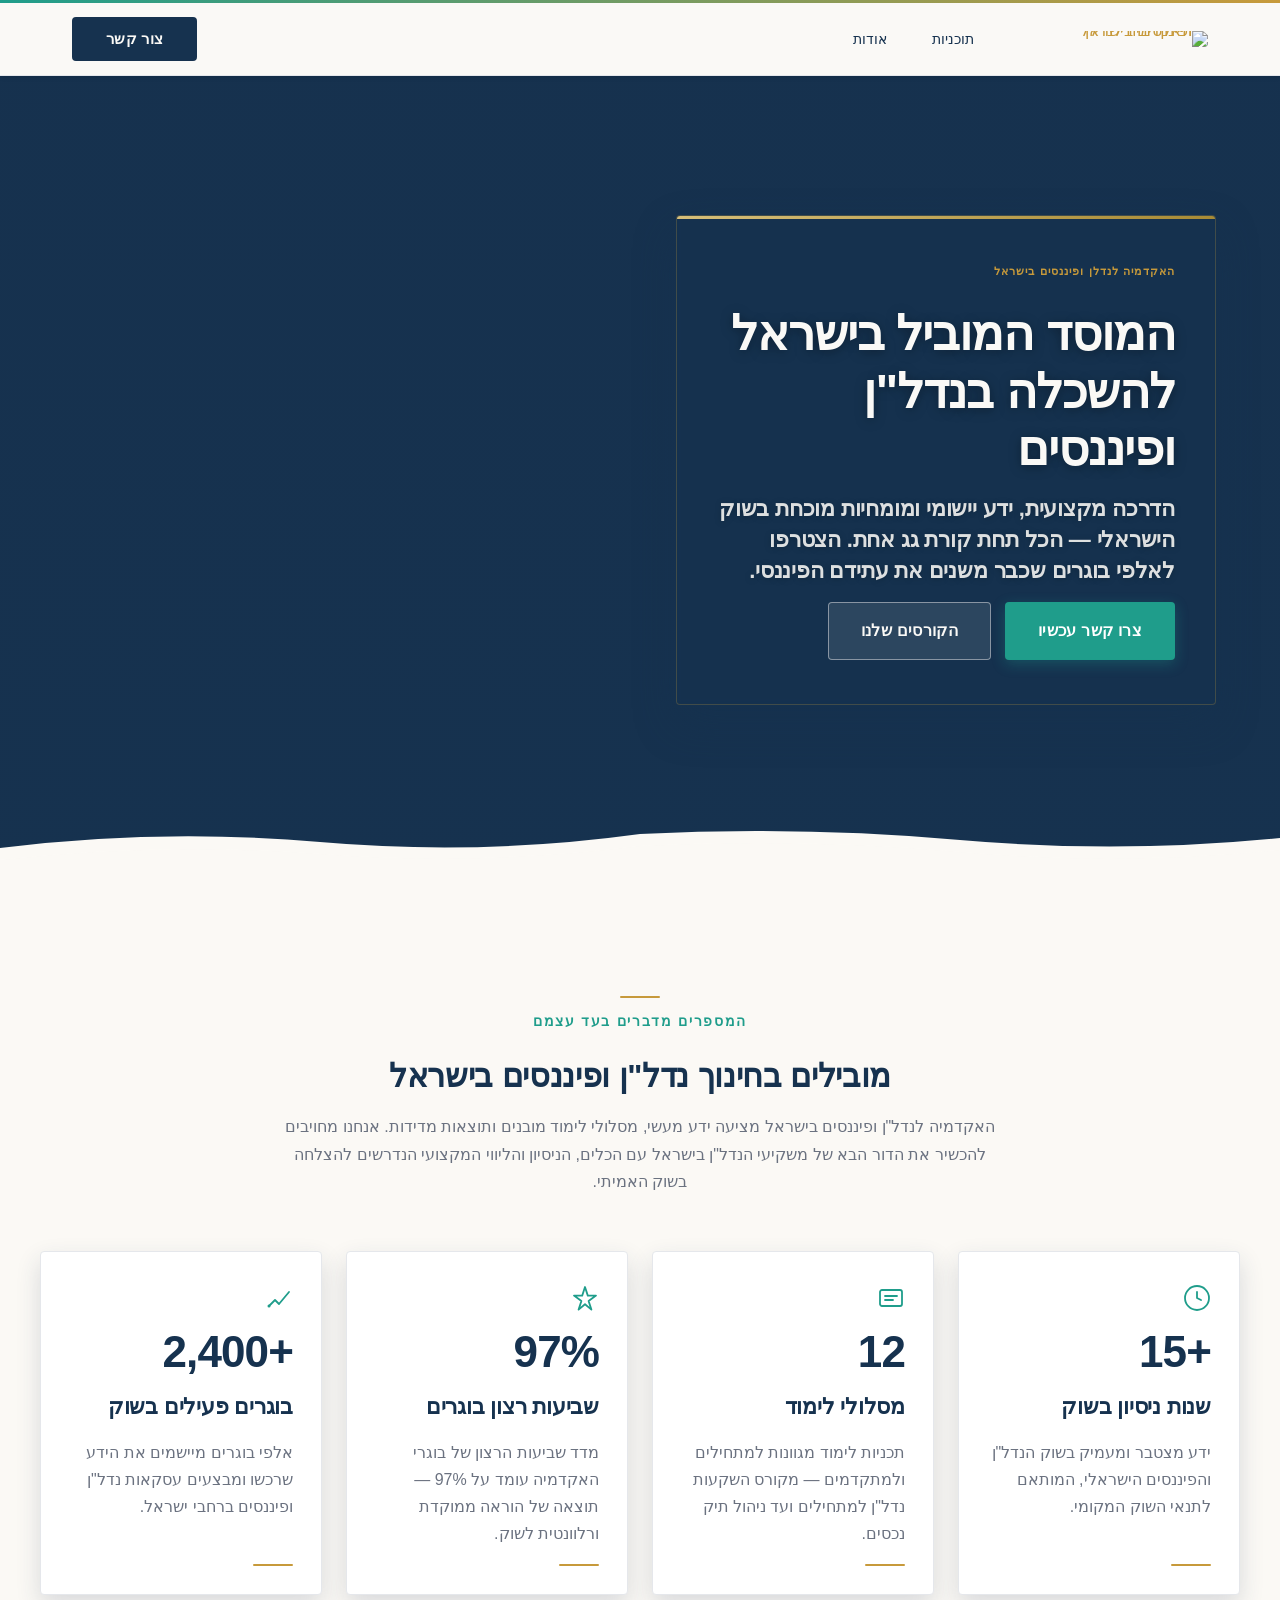
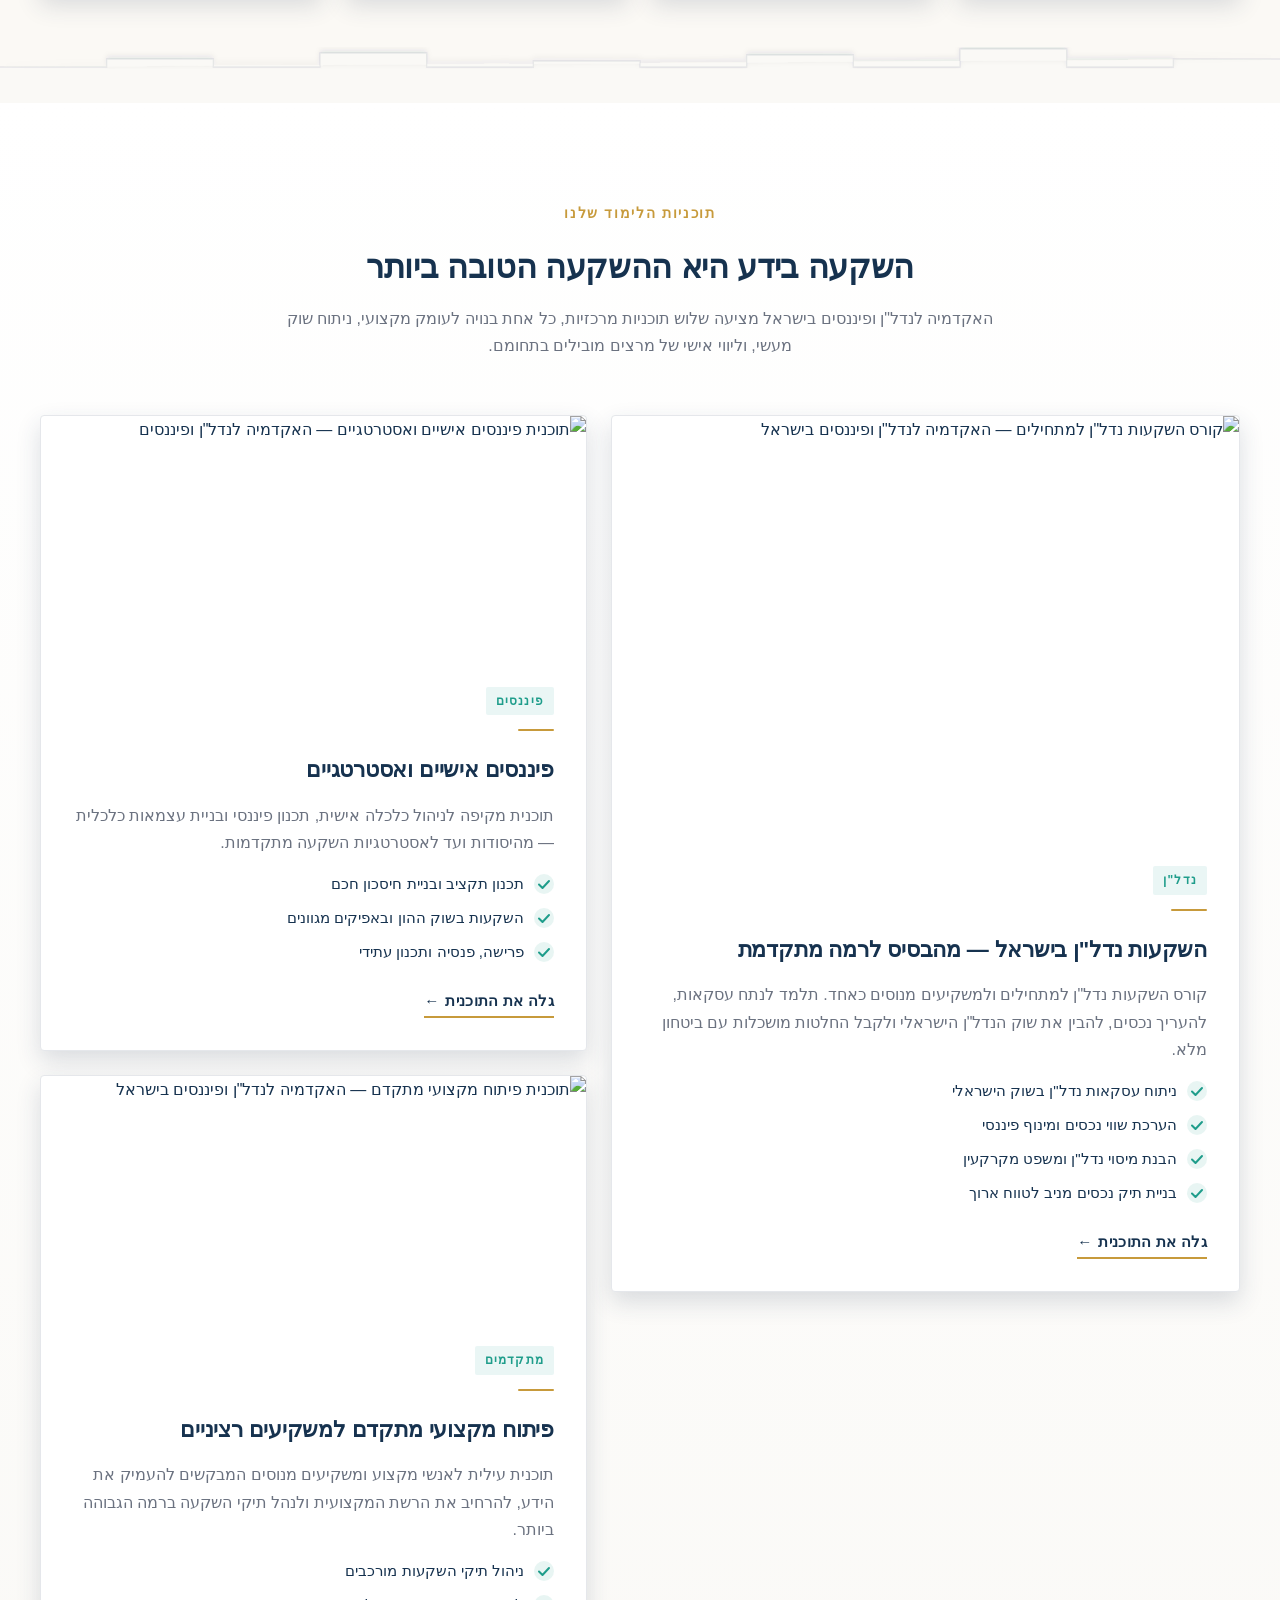
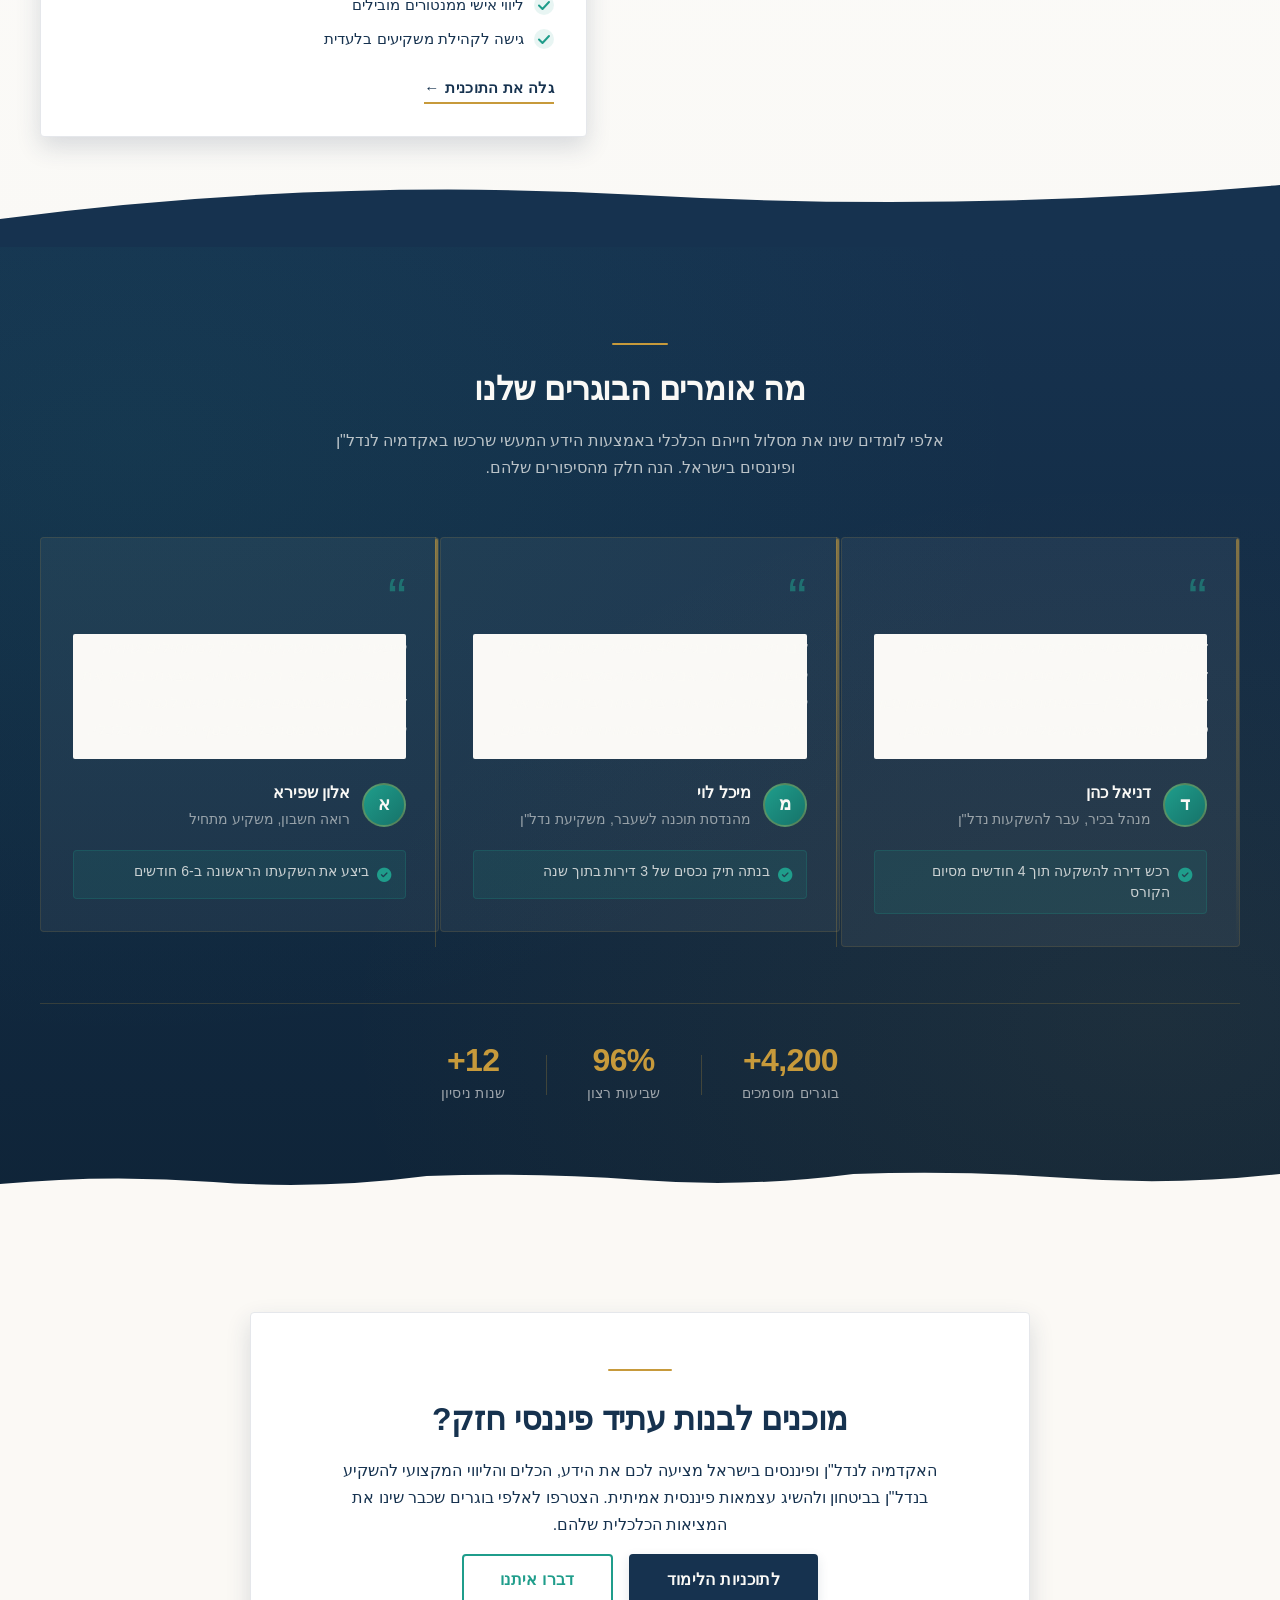
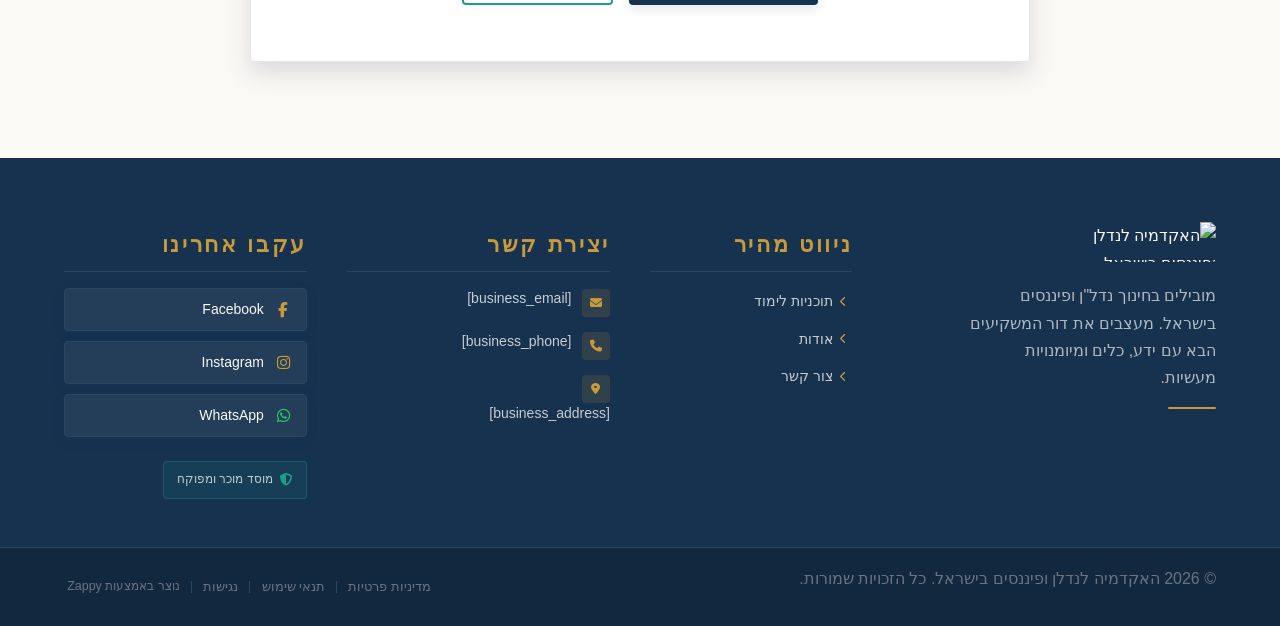
==== public/index.html @ 20defa51 "Background sync: Progressive GitHub Sync" ====
<!DOCTYPE html>
<html lang="he" dir="rtl">
<head>
    <meta charset="UTF-8">
    <meta name="viewport" content="width=device-width, initial-scale=1.0">
    <meta name="robots" content="index, follow">
    <title>קורס השקעות נדל&quot;ן למתחילים — האקדמיה לנדלן ופיננסים בישראל</title>
    <meta name="description" content="רוצה להתחיל להשקיע בנדל&quot;ן ולבנות עתיד פיננסי יציב? האקדמיה לנדל&quot;ן ופיננסים בישראל מציעה ידע מקצועי, כלים מעשיים והכשרה מובילה. הצטרף עכשיו!">
    <meta name="keywords" content="קורס השקעות נדל"ן למתחילים, אקדמיה לנדל"ן ופיננסים בישראל, השקעות נדל"ן, כיצד להשקיע בנדל"ן בישראל, חינוך פיננסי">
    
    <!-- Favicons -->
    <link rel="icon" type="image/x-icon" href="/assets/favicon.ico">
    <link rel="icon" type="image/png" sizes="16x16" href="/assets/favicon-16x16.png">
    <link rel="icon" type="image/png" sizes="32x32" href="/assets/favicon-32x32.png">
    <link rel="icon" type="image/png" sizes="48x48" href="/assets/favicon-48x48.png">
    <link rel="icon" type="image/png" sizes="192x192" href="/assets/favicon-192x192.png">
    <link rel="icon" type="image/png" sizes="512x512" href="/assets/favicon-512x512.png">
    <link rel="apple-touch-icon" href="/assets/apple-touch-icon.png">
    <!-- Zappy Analytics -->
<script>
(function() {
  'use strict';
  
  // Configuration
  var config = {
    websiteId: 'd5d5332a-2173-46cf-801d-e717e546692f',
    apiUrl: 'https://api.zappy5.com/api/analytics/track',
    sessionDuration: 30 * 60 * 1000, // 30 minutes
    visitorDuration: 30 * 24 * 60 * 60 * 1000, // 30 days
    trackPageViews: true,
    trackClicks: true,
    trackFormSubmissions: true
  };
  
  // Generate or retrieve persistent visitor ID (30 days)
  function getVisitorId() {
    var visitorKey = 'zappy_visitor_' + config.websiteId;
    var visitor = null;
    
    try {
      visitor = localStorage.getItem(visitorKey);
      if (visitor) {
        var visitorData = JSON.parse(visitor);
        var now = Date.now();
        
        // Check if visitor ID is still valid (30 days)
        if (now - visitorData.created < config.visitorDuration) {
          // Update last seen timestamp
          visitorData.lastSeen = now;
          localStorage.setItem(visitorKey, JSON.stringify(visitorData));
          return visitorData.id;
        }
      }
    } catch (e) {
      console.warn('Zappy Analytics: LocalStorage not available');
    }
    
    // Generate new visitor ID
    var newVisitorId = 'zv_' + Date.now() + '_' + Math.random().toString(36).substr(2, 9);
    
    try {
      localStorage.setItem(visitorKey, JSON.stringify({
        id: newVisitorId,
        created: Date.now(),
        lastSeen: Date.now()
      }));
    } catch (e) {
      // Continue without local storage
    }
    
    return newVisitorId;
  }
  
  // Generate or retrieve session ID (30 minutes)
  function getSessionId() {
    var sessionKey = 'zappy_session_' + config.websiteId;
    var session = null;
    
    try {
      session = sessionStorage.getItem(sessionKey);
      if (session) {
        var sessionData = JSON.parse(session);
        var now = Date.now();
        
        // Check if session is still valid
        if (now - sessionData.timestamp < config.sessionDuration) {
          // Update timestamp
          sessionData.timestamp = now;
          sessionStorage.setItem(sessionKey, JSON.stringify(sessionData));
          return sessionData.id;
        }
      }
    } catch (e) {
      console.warn('Zappy Analytics: SessionStorage not available');
    }
    
    // Generate new session ID
    var newSessionId = 'zs_' + Date.now() + '_' + Math.random().toString(36).substr(2, 9);
    
    try {
      sessionStorage.setItem(sessionKey, JSON.stringify({
        id: newSessionId,
        timestamp: Date.now()
      }));
    } catch (e) {
      // Continue without session storage
    }
    
    return newSessionId;
  }
  
  var visitorId = getVisitorId();
  var sessionId = getSessionId();
  
  // Track an event
  function trackEvent(eventType, data) {
    data = data || {};
    
    var eventData = {
      website_id: config.websiteId,
      event_type: eventType,
      page_path: window.location.pathname,
      referrer: document.referrer || 'direct',
      visitor_id: visitorId,
      session_id: sessionId,
      metadata: data
    };
    
    // Use sendBeacon if available (better for page unload events)
    if (navigator.sendBeacon) {
      var blob = new Blob([JSON.stringify(eventData)], { type: 'application/json' });
      navigator.sendBeacon(config.apiUrl, blob);
    } else {
      // Fallback to fetch
      fetch(config.apiUrl, {
        method: 'POST',
        headers: {
          'Content-Type': 'application/json'
        },
        body: JSON.stringify(eventData),
        keepalive: true
      }).catch(function(error) {
        console.warn('Zappy Analytics: Failed to track event', error);
      });
    }
  }
  
  // Track page view
  if (config.trackPageViews) {
    trackEvent('pageview', {
      title: document.title,
      url: window.location.href
    });
  }
  
  // Track clicks on important elements
  if (config.trackClicks) {
    document.addEventListener('click', function(e) {
      var target = e.target;
      
      // Track button clicks (counted as actions)
      if (target.tagName === 'BUTTON' || target.closest('button')) {
        var button = target.tagName === 'BUTTON' ? target : target.closest('button');
        trackEvent('click', {
          element: 'button',
          text: button.textContent.trim().substring(0, 100),
          id: button.id || null,
          class: button.className || null
        });
      }
      
      // Track link clicks (navigation - not counted as actions)
      else if (target.tagName === 'A' || target.closest('a')) {
        var link = target.tagName === 'A' ? target : target.closest('a');
        trackEvent('navigation', {
          element: 'link',
          text: link.textContent.trim().substring(0, 100),
          href: link.href,
          external: link.hostname !== window.location.hostname
        });
      }
    }, true);
  }
  
  // Track form submissions
  if (config.trackFormSubmissions) {
    document.addEventListener('submit', function(e) {
      var form = e.target;
      
      trackEvent('form_submit', {
        form_id: form.id || null,
        form_name: form.name || null,
        form_action: form.action || null,
        form_method: form.method || 'GET'
      });
    }, true);
  }
  
  // Track time on page (send on page unload)
  var pageLoadTime = Date.now();
  
  window.addEventListener('beforeunload', function() {
    var timeOnPage = Math.floor((Date.now() - pageLoadTime) / 1000); // in seconds
    
    trackEvent('page_unload', {
      time_on_page: timeOnPage,
      page_path: window.location.pathname
    });
  });
  
  // Expose tracking function globally for custom events
  window.zappyAnalytics = {
    track: trackEvent,
    getVisitorId: function() { return visitorId; },
    getSessionId: function() { return sessionId; }
  };
  
})();
</script>
<!-- End Zappy Analytics -->
    <meta property="og:title" content="קורס השקעות נדל&quot;ן למתחילים — האקדמיה לנדלן ופיננסים בישראל">
  <meta property="og:description" content="רוצה להתחיל להשקיע בנדל&quot;ן ולבנות עתיד פיננסי יציב? האקדמיה לנדל&quot;ן ופיננסים בישראל מציעה ידע מקצועי, כלים מעשיים והכשרה מובילה. הצטרף עכשיו!">
  <meta property="og:type" content="website">
  <meta property="og:locale" content="he_IL">
  
  <meta name="twitter:card" content="summary_large_image">
  <meta name="twitter:title" content="קורס השקעות נדל&quot;ן למתחילים — האקדמיה לנדלן ופיננסים בישראל">
  <meta name="twitter:description" content="רוצה להתחיל להשקיע בנדל&quot;ן ולבנות עתיד פיננסי יציב? האקדמיה לנדל&quot;ן ופיננסים בישראל מציעה ידע מקצועי, כלים מעשיים והכשרה מובילה. הצטרף עכשיו!">
  
  <link rel="stylesheet" href="https://cdnjs.cloudflare.com/ajax/libs/font-awesome/6.4.0/css/all.min.css">

    <!-- Favicons -->
    <link rel="icon" type="image/x-icon" href="/assets/favicon.ico">
    <link rel="icon" type="image/png" sizes="16x16" href="/assets/favicon-16x16.png">
    <link rel="icon" type="image/png" sizes="32x32" href="/assets/favicon-32x32.png">
    <link rel="icon" type="image/png" sizes="48x48" href="/assets/favicon-48x48.png">
    <link rel="icon" type="image/png" sizes="192x192" href="/assets/favicon-192x192.png">
    <link rel="icon" type="image/png" sizes="512x512" href="/assets/favicon-512x512.png">
    <link rel="apple-touch-icon" href="/assets/apple-touch-icon.png">
    <!-- Cookie Consent -->
    <link rel="stylesheet" href="https://cdn.jsdelivr.net/npm/vanilla-cookieconsent@3/dist/cookieconsent.css">
    <script src="https://cdn.jsdelivr.net/npm/vanilla-cookieconsent@3/dist/cookieconsent.umd.js"></script>
    <!-- Mickidum Accessibility Toolbar -->
    <script src="https://cdn.jsdelivr.net/gh/mickidum/acc_toolbar/acctoolbar/acctoolbar.min.js"></script>
    <link rel="stylesheet" href="/styles.css">

    <style id="zappy-dropdown-submenu-styles">
      /* ========== DESKTOP DROPDOWN SUBMENU STYLES ========== */
      /* Base styles for dropdown submenus - parent must be positioned */
      .nav-menu li:has(.sub-menu), nav li:has(.sub-menu), .navbar li:has(.sub-menu), #navMenu li:has(.sub-menu) { position: relative; }
      /* Submenu base - hidden by default */
      .nav-menu .sub-menu, nav .sub-menu, .navbar .sub-menu, #navMenu .sub-menu { display: block !important; position: absolute !important; top: 100%; left: 0; min-width: 220px; background: white; border-radius: 8px; box-shadow: 0 8px 25px rgba(0,0,0,0.15); padding: 8px 0; opacity: 0; visibility: hidden; transform: translateY(10px); transition: all 0.3s ease; z-index: 1000; list-style: none; pointer-events: none; }
      /* CRITICAL: Desktop hover styles to show dropdown */
      .nav-menu li:hover > .sub-menu, nav li:hover > .sub-menu, .navbar li:hover > .sub-menu, #navMenu li:hover > .sub-menu { opacity: 1 !important; visibility: visible !important; transform: translateY(0) !important; pointer-events: auto !important; }
      /* Submenu item styling */
      .sub-menu li { list-style: none; margin: 0; padding: 0; }
      .sub-menu a { display: block !important; padding: 10px 16px !important; color: var(--text-dark, #333) !important; font-weight: 500; text-decoration: none; white-space: nowrap; transition: background-color 0.2s; }
      .sub-menu a:hover { background-color: #f5f5f5; }
      /* RTL (Hebrew/Arabic) dropdown positioning */
      [dir="rtl"] .nav-menu .sub-menu, [dir="rtl"] nav .sub-menu, [dir="rtl"] .navbar .sub-menu, html[lang="he"] .nav-menu .sub-menu, html[lang="he"] nav .sub-menu, html[lang="he"] .navbar .sub-menu, html[lang="ar"] .nav-menu .sub-menu, html[lang="ar"] nav .sub-menu, html[lang="ar"] .navbar .sub-menu { left: auto !important; right: 0 !important; }
      /* Hide empty dropdown menus */
      .sub-menu:empty, .sub-menu:not(:has(li:not(.zappy-hidden-menu-item))), .sub-menu:not(:has(li)) { display: none !important; opacity: 0 !important; visibility: hidden !important; pointer-events: none !important; }
      /* Desktop: show submenu on Menu Group hover */
      li:has(.menu-group-title):hover > .sub-menu { opacity: 1 !important; visibility: visible !important; transform: translateY(0) !important; pointer-events: auto !important; }
      /* Menu Group title styling */
      .nav-menu > li > .menu-group-title, #navMenu > li > .menu-group-title { display: inline-block; padding: 0.5rem 1rem; cursor: default; user-select: none; }
      
      /* ========== MOBILE SUBMENU STYLES ========== */
      @media (max-width: 768px) {
        .nav-menu .sub-menu, nav .sub-menu, .navbar .sub-menu, #navMenu .sub-menu { position: static !important; transform: none !important; box-shadow: none !important; background: transparent !important; max-height: 0; overflow: hidden; opacity: 0; visibility: hidden; transition: max-height 0.3s ease, opacity 0.3s ease; padding: 0 !important; border-radius: 0 !important; }
        .sub-menu.mobile-expanded { max-height: 500px !important; opacity: 1 !important; visibility: visible !important; padding: 8px 0 8px 16px !important; }
        [dir="rtl"] .sub-menu.mobile-expanded, html[lang="he"] .sub-menu.mobile-expanded { padding: 8px 16px 8px 0 !important; }
        /* Disable hover behavior on mobile */
        .nav-menu li:hover > .sub-menu, nav li:hover > .sub-menu, .navbar li:hover > .sub-menu, #navMenu li:hover > .sub-menu { opacity: 0; visibility: hidden; pointer-events: none; }
        .nav-menu li > .sub-menu.mobile-expanded, nav li > .sub-menu.mobile-expanded, .navbar li > .sub-menu.mobile-expanded, #navMenu li > .sub-menu.mobile-expanded { opacity: 1 !important; visibility: visible !important; pointer-events: auto !important; }
        .nav-menu li:has(.sub-menu), nav li:has(.sub-menu), .navbar li:has(.sub-menu), #navMenu li:has(.sub-menu) { display: flex !important; flex-wrap: wrap !important; align-items: center !important; position: relative !important; min-height: 44px !important; }
        .nav-menu li:has(.sub-menu) > a, nav li:has(.sub-menu) > a, .navbar li:has(.sub-menu) > a, #navMenu li:has(.sub-menu) > a { flex: 1 !important; min-width: 0 !important; }
        .nav-menu li:has(.sub-menu) > .menu-group-title, nav li:has(.sub-menu) > .menu-group-title, .navbar li:has(.sub-menu) > .menu-group-title, #navMenu li:has(.sub-menu) > .menu-group-title { flex: 1 !important; min-width: 0 !important; padding: 0 !important; line-height: inherit !important; }
        .nav-menu li:has(.sub-menu) > .sub-menu, nav li:has(.sub-menu) > .sub-menu, .navbar li:has(.sub-menu) > .sub-menu, #navMenu li:has(.sub-menu) > .sub-menu { flex-basis: 100% !important; width: 100% !important; }
        .nav-menu li:has(.sub-menu) > a [class*="chevron"], .nav-menu li:has(.sub-menu) > a [class*="arrow"], .nav-menu li:has(.sub-menu) > a .fa-chevron-down, .nav-menu li:has(.sub-menu) > a .fa-angle-down, nav li:has(.sub-menu) > a [class*="chevron"], nav li:has(.sub-menu) > a [class*="arrow"], #navMenu li:has(.sub-menu) > a [class*="chevron"], #navMenu li:has(.sub-menu) > a [class*="arrow"] { display: none !important; visibility: hidden !important; }
        .mobile-submenu-toggle { display: flex !important; align-items: center !important; justify-content: center !important; width: 44px !important; height: auto !important; background: transparent !important; border: none !important; cursor: pointer !important; color: var(--text-dark) !important; position: static !important; flex-shrink: 0 !important; align-self: stretch !important; z-index: 2 !important; padding: 0 !important; margin: 0 !important; }
        .mobile-submenu-toggle::after { content: '' !important; width: 0 !important; height: 0 !important; border-left: 6px solid transparent !important; border-right: 6px solid transparent !important; border-top: 7px solid currentColor !important; transition: transform 0.3s ease !important; }
        .mobile-submenu-toggle.expanded::after { transform: rotate(180deg) !important; }
        .sub-menu a { padding: 10px 0 !important; display: block !important; color: var(--text-dark) !important; }
        .navbar .sub-menu li a, nav.navbar .sub-menu li a, .zappy-products-dropdown .sub-menu a { color: var(--text-dark) !important; }
      }
      @media (min-width: 769px) { .mobile-submenu-toggle { display: none !important; } }
    </style>

    <style id="mobile-lang-menu-deployed-css">
    @media (max-width: 768px) {
      .lang-switcher,
      .nav-cta-container .lang-switcher,
      .nav-container .lang-switcher,
      .navbar .lang-switcher,
      .navbar .nav-cta-container .lang-switcher,
      .nav-icons-left .lang-switcher,
      .nav-ecommerce-icons .lang-switcher { display: none !important; }
      .mobile-lang-menu { width: 100%; border-top: 1px solid rgba(128,128,128,0.2); padding: 8px 0 0 0; margin-top: 8px; }
      .mobile-lang-toggle { display: flex !important; align-items: center; justify-content: space-between; width: 100%; padding: 12px 16px; background: none; border: none; cursor: pointer; font-size: 15px; color: inherit; font-family: inherit; }
      .mobile-lang-toggle::after { content: ''; display: inline-block; width: 8px; height: 8px; border-right: 2px solid currentColor; border-bottom: 2px solid currentColor; transform: rotate(45deg); transition: transform 0.3s ease; margin-left: 8px; }
      .mobile-lang-toggle.expanded::after { transform: rotate(-135deg); }
      .mobile-lang-options { max-height: 0; overflow: hidden; transition: max-height 0.3s ease; }
      .mobile-lang-options.expanded { max-height: 300px; }
      .mobile-lang-option { display: flex !important; align-items: center; gap: 10px; padding: 10px 24px; text-decoration: none; color: inherit; font-size: 14px; font-family: inherit; }
      .mobile-lang-option:hover { background: rgba(128,128,128,0.1); }
      .mobile-lang-option.active { font-weight: 600; opacity: 0.7; pointer-events: none; }
      .mobile-lang-option img { width: 20px; height: 20px; border-radius: 50%; }
    }
    @media (min-width: 769px) {
      .mobile-lang-menu { display: none !important; }
    }
    </style>

    <style id="zappy-widget-visibility">
      #mic-access-tool-general-button, .mic-access-tool-general-button,
      #mic-init-access-tool .mic-access-tool-general-button, #mic-init-access-tool #mic-access-tool-general-button,
      ._access-icon, #mic-access-tool-box, .mic-access-tool-box,
      #mic-init-access-tool #mic-access-tool-box, div[id*="mic-access-tool-box"], ._access-menu {
        display: none !important; visibility: hidden !important; opacity: 0 !important; pointer-events: none !important;
      }
    </style>
</head>
<body>

  <nav class="navbar" dir="rtl">
  <button class="mobile-toggle" id="mobileToggle" aria-label="Menu">
    <svg class="hamburger-icon" width="24" height="24" viewbox="0 0 24 24" fill="none">
      <path d="M3 12h18M3 6h18M3 18h18" stroke="currentColor" stroke-width="2" stroke-linecap="round"></path>
    </svg>
    <svg class="close-icon" width="24" height="24" viewbox="0 0 24 24" fill="none" style="display: none;">
      <path d="M18 6L6 18M6 6l12 12" stroke="currentColor" stroke-width="2" stroke-linecap="round"></path>
    </svg>
  </button>

  <button class="phone-header-btn" data-phone="[business_phone]" aria-label="Call">
    <svg width="20" height="20" viewbox="0 0 24 24" fill="currentColor">
      <path d="M22 16.92v3a2 2 0 0 1-2.18 2 19.79 19.79 0 0 1-8.63-3.07 19.5 19.5 0 0 1-6-6 19.79 19.79 0 0 1-3.07-8.67A2 2 0 0 1 4.11 2h3a2 2 0 0 1 2 1.72 12.84 12.84 0 0 0 .7 2.81 2 2 0 0 1-.45 2.11L8.09 9.91a16 16 0 0 0 6 6l1.27-1.27a2 2 0 0 1 2.11-.45 12.84 12.84 0 0 0 2.81.7A2 2 0 0 1 22 16.92z"></path>
    </svg>
  </button>

  <div class="nav-container">
    <div class="nav-right-group"><div class="nav-brand">
      <a href="/" class="logo-link">
        <img src="/assets/business-logo.webp" alt="האקדמיה לנדלן ופיננסים בישראל" class="logo">
      </a>
    </div><ul class="nav-menu" id="navMenu"><li><a href="/programs">תוכניות</a></li><li><a href="/about">אודות</a></li></ul></div>

    

    <div class="nav-cta-container">
      <a href="/contact" class="nav-cta-btn">צור קשר</a>
    </div>
  </div>
</nav>
<script>

// Navbar Mobile Menu Toggle and Contrast Fix
(function() {
  // Use 'load' event instead of 'DOMContentLoaded' to ensure we run AFTER all other scripts
  window.addEventListener('load', function() {
    
    // FIX MOBILE BUTTON CONTRAST
    // Detect navbar background color and apply contrasting color to mobile buttons
    const navbar = document.querySelector('.navbar, nav, header');
    if (!navbar) {
      console.log('[Navbar] Navbar element not found');
      return;
    }
    
    // DECLARE VARIABLES EARLY to avoid Temporal Dead Zone errors
    // These are used in multiple places below
    let mobileToggle = document.getElementById('mobileToggle') ||
                       document.querySelector('.mobile-toggle') ||
                       document.querySelector('.hamburger') ||
                       document.querySelector('.hamburger-menu') ||
                       document.querySelector('.menu-toggle') ||
                       document.querySelector('.burger-menu') ||
                       document.querySelector('[aria-label="Menu"]') ||
                       document.querySelector('[aria-label="תפריט"]');
    
    const phoneBtn = document.querySelector('.phone-header-btn');
    
    const computedStyle = window.getComputedStyle(navbar);
    let bgColor = computedStyle.backgroundColor;
    
    console.log('[Navbar] Initial navbar background:', bgColor);
    
    // Check if background is transparent or rgba with 0 alpha
    const isTransparent = bgColor === 'transparent' || 
                         bgColor === 'rgba(0, 0, 0, 0)' ||
                         (bgColor.startsWith('rgba') && bgColor.includes(', 0)'));
    
    if (isTransparent) {
      // Check for background-image or gradient
      const bgImage = computedStyle.backgroundImage;
      if (bgImage && bgImage !== 'none') {
        console.log('[Navbar] Navbar has background image/gradient, using dark text');
        bgColor = 'rgb(240, 240, 240)'; // Assume light background
      } else {
        // Transparent navbar - check body background
        const bodyBg = window.getComputedStyle(document.body).backgroundColor;
        console.log('[Navbar] Navbar transparent, using body background:', bodyBg);
        bgColor = bodyBg;
      }
    }
    
    // Calculate luminance to determine if background is light or dark
    const rgb = bgColor.match(/\d+/g);
    if (rgb && rgb.length >= 3) {
      const r = parseInt(rgb[0]);
      const g = parseInt(rgb[1]);
      const b = parseInt(rgb[2]);
      const luminance = (0.299 * r + 0.587 * g + 0.114 * b) / 255;
      
      // Mobile button colors are set by Claude's AI-generated CSS (same as .nav-menu a)
      // No dynamic color overrides needed - colors come from the generated navbar CSS
      console.log('[Navbar] Mobile button colors preserved from Claude CSS (luminance:', luminance.toFixed(2) + ')');
      
      // FIX ICON SIZES - Ensure SVGs are properly sized and visible
      // INJECT CRITICAL CSS TO OVERRIDE ANY CONFLICTING RULES
      const criticalCSS = document.createElement('style');
      criticalCSS.id = 'zappy-mobile-nav-fix';
      const htmlLang = document.documentElement.lang || 'en';
      const htmlDir = document.documentElement.dir || 'ltr';
      // Check both dir attribute AND lang for RTL detection
      // dir="rtl" is the most reliable indicator
      const isRTL = htmlDir === 'rtl' || htmlLang === 'he' || htmlLang === 'ar';
      
      criticalCSS.textContent = `
        /* Hide mobile buttons on desktop, show only on mobile */
        @media (min-width: 769px) {
          .mobile-toggle,
          .phone-header-btn {
            display: none !important;
          }
        }
        
        /* Show and position mobile buttons correctly on mobile */
        @media (max-width: 768px) {
          .mobile-toggle,
          .phone-header-btn {
            position: absolute !important;
            top: 50% !important;
            transform: translateY(-50%) !important;
            z-index: 1001 !important;
            display: flex !important;
            align-items: center !important;
            justify-content: center !important;
            width: 36px !important;
            height: 36px !important;
            border-radius: 50% !important;
            border: none !important;
            cursor: pointer !important;
            padding: 6px !important;
            background: none !important;
            color: var(--nav-text, var(--text-dark)) !important;
          }
          
          /* LTR positioning (default): hamburger LEFT, phone RIGHT */
          html:not([dir="rtl"]):not([lang="he"]):not([lang="ar"]) .mobile-toggle,
          html[dir="ltr"] .mobile-toggle {
            left: 12px !important;
            right: auto !important;
          }
          html:not([dir="rtl"]):not([lang="he"]):not([lang="ar"]) .phone-header-btn,
          html[dir="ltr"] .phone-header-btn {
            right: 12px !important;
            left: auto !important;
          }
          
          /* RTL positioning: hamburger RIGHT, phone LEFT */
          html[dir="rtl"] .mobile-toggle,
          html[lang="he"] .mobile-toggle,
          html[lang="ar"] .mobile-toggle {
            right: 12px !important;
            left: auto !important;
          }
          html[dir="rtl"] .phone-header-btn,
          html[lang="he"] .phone-header-btn,
          html[lang="ar"] .phone-header-btn {
            left: 12px !important;
            right: auto !important;
          }
          
          /* CRITICAL: Ensure nav-container has min-height on mobile */
          /* All children are positioned absolutely/fixed on mobile, so height:auto collapses to 0 */
          .nav-container {
            min-height: 70px !important;
            position: relative !important;
          }
          
          /* Ensure SVG icons are properly sized and inherit color */
          .mobile-toggle svg,
          .phone-header-btn svg {
            width: 24px !important;
            height: 24px !important;
            /* Don't force display - let JavaScript control hamburger/close toggle */
          }
          
          /* Reset nav-cta-container on mobile - remove desktop box-shadow/padding */
          /* that creates a visible ghost box when CTA button is hidden */
          .nav-cta-container {
            box-shadow: none !important;
            padding: 0 !important;
          }
          
          /* Hide nav-cta-container entirely on mobile when there's no lang-switcher */
          /* (only the CTA button is inside, and it's hidden on mobile) */
          .nav-cta-container:not(:has(.lang-switcher)) {
            display: none !important;
          }
          
          /* CRITICAL: Prevent hero image fade gradient from bleeding over headline text */
          /* The .image-fade-gradient has bottom: -30px (extends below parent) */
          /* On mobile stacked layout, this overlaps the h1 text below the image */
          .hero-image-column {
            overflow: hidden !important;
          }
          .image-fade-gradient {
            bottom: 0 !important;
          }
          
          /* Hide desktop language switcher on mobile - hamburger menu handles it */
          /* High specificity to override stored CSS */
          .lang-switcher,
          .nav-cta-container .lang-switcher,
          .nav-container .lang-switcher,
          .navbar .lang-switcher,
          .navbar .nav-cta-container .lang-switcher {
            display: none !important;
          }
        }
      `;
      
      // Remove existing fix if present and inject new one
      const existing = document.getElementById('zappy-mobile-nav-fix');
      if (existing) existing.remove();
      document.head.appendChild(criticalCSS);
      
      console.log('[Navbar] Critical CSS injected for mobile nav positioning');
      
      // ONLY apply inline positioning styles on mobile viewport
      // On desktop, the CSS handles hiding these buttons with display: none
      // Inline styles were breaking desktop layout by overriding CSS
      const isMobileViewport = window.innerWidth <= 768;
      
      if (mobileToggle) {
        // Icon sizing applies to all viewports for consistency
        const hamburgerIcon = mobileToggle.querySelector('.hamburger-icon');
        const closeIcon = mobileToggle.querySelector('.close-icon');
        
        if (hamburgerIcon) {
          hamburgerIcon.style.setProperty('width', '24px', 'important');
          hamburgerIcon.style.setProperty('height', '24px', 'important');
          hamburgerIcon.style.setProperty('display', 'block', 'important'); // Show hamburger by default
        }
        if (closeIcon) {
          closeIcon.style.setProperty('width', '24px', 'important');
          closeIcon.style.setProperty('height', '24px', 'important');
          closeIcon.style.setProperty('display', 'none', 'important'); // Hide close icon by default
        }
        
        // ONLY set positioning inline styles on mobile
        if (isMobileViewport) {
          mobileToggle.style.setProperty('position', 'absolute', 'important');
          mobileToggle.style.setProperty('top', '50%', 'important');
          mobileToggle.style.setProperty('transform', 'translateY(-50%)', 'important');
          mobileToggle.style.setProperty('z-index', '1001', 'important');
          
          // Clear any inline left/right so CSS can take over based on html[dir]
          mobileToggle.style.removeProperty('left');
          mobileToggle.style.removeProperty('right');
          
          console.log('[Navbar] Mobile toggle positioning applied (mobile viewport)');
        } else {
          // On desktop, clear any positioning styles to let CSS handle it
          mobileToggle.style.removeProperty('position');
          mobileToggle.style.removeProperty('top');
          mobileToggle.style.removeProperty('transform');
          mobileToggle.style.removeProperty('z-index');
          mobileToggle.style.removeProperty('left');
          mobileToggle.style.removeProperty('right');
          console.log('[Navbar] Desktop viewport - cleared mobile toggle inline positioning');
        }
      }
      
      if (phoneBtn) {
        // Icon sizing applies to all viewports
        const phoneIcon = phoneBtn.querySelector('svg');
        if (phoneIcon) {
          phoneIcon.style.width = '24px';
          phoneIcon.style.height = '24px';
          phoneIcon.setAttribute('width', '24');
          phoneIcon.setAttribute('height', '24');
        }
        
        // ONLY set positioning inline styles on mobile
        if (isMobileViewport) {
          phoneBtn.style.setProperty('position', 'absolute', 'important');
          phoneBtn.style.setProperty('top', '50%', 'important');
          phoneBtn.style.setProperty('transform', 'translateY(-50%)', 'important');
          phoneBtn.style.setProperty('z-index', '1001', 'important');
          
          // Clear any inline left/right so CSS can take over based on html[dir]
          phoneBtn.style.removeProperty('left');
          phoneBtn.style.removeProperty('right');
          
          console.log('[Navbar] Phone button positioning applied (mobile viewport)');
        } else {
          // On desktop, clear any positioning styles to let CSS handle it
          phoneBtn.style.removeProperty('position');
          phoneBtn.style.removeProperty('top');
          phoneBtn.style.removeProperty('transform');
          phoneBtn.style.removeProperty('z-index');
          phoneBtn.style.removeProperty('left');
          phoneBtn.style.removeProperty('right');
          console.log('[Navbar] Desktop viewport - cleared phone button inline positioning');
        }
      }
    } else {
      console.log('[Navbar] Could not parse background color:', bgColor);
    }
    
    // MOBILE MENU TOGGLE
    // Re-query in case DOM changed (mobileToggle already declared at top of function)
    mobileToggle = document.getElementById('mobileToggle') ||
                   document.querySelector('.mobile-toggle') ||
                   document.querySelector('.hamburger') ||
                   document.querySelector('.hamburger-menu') ||
                   document.querySelector('.menu-toggle') ||
                   document.querySelector('.burger-menu') ||
                   document.querySelector('[aria-label="Menu"]') ||
                   document.querySelector('[aria-label="תפריט"]');
    
    // EXPANDED SEARCH: Find nav menu by ID or class
    const navMenu = document.getElementById('navMenu') ||
                  document.querySelector('.nav-menu') ||
                  document.querySelector('.nav-links') ||
                  document.querySelector('nav ul:not(.submenu)');
    
    if (!mobileToggle || !navMenu) {
      console.log('[Navbar] Mobile toggle or menu not found:', { toggle: !!mobileToggle, menu: !!navMenu });
      return;
    }
    
    // Ensure navMenu has ID for CSS targeting
    if (!navMenu.id) {
      navMenu.id = 'navMenu';
    }
    
    console.log('[Navbar] Initializing mobile menu...');
    
    // Remove any existing event listeners by cloning the button
    const newToggle = mobileToggle.cloneNode(true);
    mobileToggle.parentNode.replaceChild(newToggle, mobileToggle);
    
    // Toggle menu on button click - use newToggle now
    newToggle.addEventListener('click', function(e) {
      e.preventDefault();
      e.stopPropagation();
      
      const hamburgerIcon = this.querySelector('.hamburger-icon');
      const closeIcon = this.querySelector('.close-icon');
      const isActive = navMenu.classList.contains('active');
      
      if (isActive) {
        // Close menu
        navMenu.classList.remove('active');
        if (hamburgerIcon) hamburgerIcon.style.setProperty('display', 'block', 'important');
        if (closeIcon) closeIcon.style.setProperty('display', 'none', 'important');
        document.body.style.overflow = '';
        console.log('[Navbar] Menu closed');
      } else {
        // Open menu
        navMenu.classList.add('active');
        if (hamburgerIcon) hamburgerIcon.style.setProperty('display', 'none', 'important');
        if (closeIcon) closeIcon.style.setProperty('display', 'block', 'important');
        document.body.style.overflow = 'hidden';
        console.log('[Navbar] Menu opened');
      }
    });
    
    // Close menu when clicking nav links (but NOT dropdown toggles)
    const navLinks = navMenu.querySelectorAll('a');
    navLinks.forEach(function(link) {
      link.addEventListener('click', function() {
        // Don't close if it's a dropdown child (unless it's a real navigation link)
        if (this.getAttribute('href') === '#') return;
        
        const hamburgerIcon = newToggle.querySelector('.hamburger-icon');
        const closeIcon = newToggle.querySelector('.close-icon');
        
        navMenu.classList.remove('active');
        if (hamburgerIcon) hamburgerIcon.style.setProperty('display', 'block', 'important');
        if (closeIcon) closeIcon.style.setProperty('display', 'none', 'important');
        document.body.style.overflow = '';
        console.log('[Navbar] Menu closed (link clicked)');
      });
    });
    
    // DROPDOWN MENU TOGGLE (for mobile and touch devices)
    var dropdownToggles = navMenu.querySelectorAll('.dropdown-toggle');
    dropdownToggles.forEach(function(toggle) {
      toggle.addEventListener('click', function(e) {
        e.preventDefault();
        e.stopPropagation();
        var parent = this.closest('.nav-dropdown');
        if (!parent) return;
        
        // Close other open dropdowns at the same level
        var siblings = parent.parentNode.querySelectorAll('.nav-dropdown.open');
        siblings.forEach(function(sib) {
          if (sib !== parent) sib.classList.remove('open');
        });
        
        parent.classList.toggle('open');
        console.log('[Navbar] Dropdown toggled:', parent.classList.contains('open') ? 'open' : 'closed');
      });
    });
    
    // Close dropdowns when clicking outside
    document.addEventListener('click', function(e) {
      if (!e.target.closest('.nav-dropdown')) {
        var openDropdowns = document.querySelectorAll('.nav-dropdown.open');
        openDropdowns.forEach(function(dd) { dd.classList.remove('open'); });
      }
    });
    
    console.log('[Navbar] Dropdown handlers initialized for ' + dropdownToggles.length + ' dropdowns');
    
    // Phone button functionality (phoneBtn already declared at top of function)
    if (phoneBtn) {
      phoneBtn.addEventListener('click', function() {
        // Get phone number from placeholder in page or use default
        const phoneLinks = document.querySelectorAll('a[href^="tel:"]');
        const phoneNumber = phoneLinks.length > 0 
          ? phoneLinks[0].getAttribute('href').replace('tel:', '')
          : '[business_phone]';
        
        window.location.href = 'tel:' + phoneNumber;
        console.log('[Navbar] Phone button clicked');
      });
    }
    
    console.log('[Navbar] Mobile menu initialized successfully');
    
    // === WHATSAPP BUTTON VISIBILITY FIX ===
    // Ensure WhatsApp floating button is hidden on desktop and visible on mobile
    // IMPORTANT: Only target the floating button by its class, NOT generic wa.me links
    const handleWhatsAppVisibility = function() {
      const whatsappBtn = document.querySelector('.whatsapp-float');
      if (whatsappBtn) {
        const isDesktop = window.innerWidth >= 769;
        if (isDesktop) {
          whatsappBtn.style.setProperty('display', 'none', 'important');
          whatsappBtn.style.setProperty('visibility', 'hidden', 'important');
          whatsappBtn.style.setProperty('opacity', '0', 'important');
          whatsappBtn.style.setProperty('pointer-events', 'none', 'important');
          console.log('[WhatsApp] Button hidden on desktop');
        } else {
          whatsappBtn.style.removeProperty('display');
          whatsappBtn.style.removeProperty('visibility');
          whatsappBtn.style.removeProperty('opacity');
          whatsappBtn.style.removeProperty('pointer-events');
          console.log('[WhatsApp] Button visible on mobile');
        }
      }
    };
    
    // Run on load
    handleWhatsAppVisibility();
    
    // Run on resize with debouncing
    let resizeTimer;
    window.addEventListener('resize', function() {
      clearTimeout(resizeTimer);
      resizeTimer = setTimeout(handleWhatsAppVisibility, 100);
    });
  });
})();

</script>
  
  <main>
    <section class="index-hero-section" data-layout-spec="בית-hero" dir="rtl" data-hero-type="fullscreen-scrim">
  <!-- Background Image -->
  <div class="index-hero-bg">
    <img data-hero-bg="true" data-placeholder="index-hero-image-1" data-context="Professional Israeli academy setting: a bright, elegant conference/classroom space with large windows overlooking a modern city skyline, professionals in business attire engaged in discussion around a polished table with financial charts, architectural blueprints, and real estate models visible. Cool-toned natural light, premium institutional atmosphere, clean and sophisticated." width="1440" height="900" src="/assets/site-index-hero-image-1.webp" alt="האקדמיה לנדלן ופיננסים בישראל - סביבת לימוד מקצועית">
  </div>

  <!-- Scrim Overlay -->
  <div class="index-hero-scrim" aria-hidden="true"></div>

  <!-- Content Container -->
  <div class="index-hero-container">
    <div class="index-hero-card">
      <!-- Brass Accent Line -->
      <div class="index-hero-accent-line" aria-hidden="true"></div>

      <!-- Label -->
      <span class="index-hero-label">האקדמיה לנדלן ופיננסים בישראל</span>

      <!-- Main Headline -->
      <h1 class="index-hero-h1">המוסד המוביל בישראל<br>להשכלה בנדל"ן ופיננסים</h1>

      <!-- Supporting Subtitle -->
      <h3 class="index-hero-subtitle">הדרכה מקצועית, ידע יישומי ומומחיות מוכחת בשוק הישראלי — הכל תחת קורת גג אחת. הצטרפו לאלפי בוגרים שכבר משנים את עתידם הפיננסי.</h3>

      <!-- CTA Buttons -->
      <div class="index-hero-ctas">
        <a href="/contact" class="index-hero-btn-primary">צרו קשר עכשיו</a>
        <a href="/programs" class="index-hero-btn-secondary">הקורסים שלנו</a>
      </div>
    </div>
  </div>

  <!-- Bottom Divider -->
  <div class="index-hero-divider-wrapper">
    <svg data-no-icon-edit="true" aria-hidden="true" viewbox="0 0 1440 80" preserveaspectratio="none" xmlns="http://www.w3.org/2000/svg">
      <defs>
        <linearGradient id="heroFadeGrad" x1="0" y1="0" x2="0" y2="1">
          <stop offset="0%" stop-color="#FAF9F6" stop-opacity="0"></stop>
          <stop offset="100%" stop-color="#FAF9F6" stop-opacity="1"></stop>
        </linearGradient>
      </defs>
      <path d="M0,80 L0,28 Q180,8 360,22 T720,14 Q900,6 1080,20 T1440,18 L1440,80 Z" fill="#FBF9F5"></path>
      <path d="M0,80 L0,40 Q180,22 360,34 T720,26 Q900,18 1080,32 T1440,30 L1440,80 Z" fill="#FBF9F5"></path>
    </svg>
  </div>
</section>

<section class="index-stats-section" data-layout-spec="בית-stats" dir="rtl">
  <div class="index-stats-container">

    <!-- Intro Block -->
    <div class="index-stats-intro">
      <span class="index-stats-eyebrow">המספרים מדברים בעד עצמם</span>
      <h2 class="index-stats-heading">מובילים בחינוך נדל"ן ופיננסים בישראל</h2>
      <p class="index-stats-subtext">האקדמיה לנדל"ן ופיננסים בישראל מציעה ידע מעשי, מסלולי לימוד מובנים ותוצאות מדידות. אנחנו מחויבים להכשיר את הדור הבא של משקיעי הנדל"ן בישראל עם הכלים, הניסיון והליווי המקצועי הנדרשים להצלחה בשוק האמיתי.
      </p>
    </div>

    <!-- Metrics Grid -->
    <div class="index-stats-grid">

      <!-- Metric 1 -->
      <article class="index-stats-card">
        <div class="index-stats-card-icon">
          <svg data-element-type="icon" data-icon-type="svg" width="28" height="28" viewbox="0 0 28 28" fill="none" xmlns="http://www.w3.org/2000/svg" aria-hidden="true">
            <circle cx="14" cy="14" r="12" stroke="currentColor" stroke-width="1.8"></circle>
            <path d="M14 8v6l4 2" stroke="currentColor" stroke-width="1.8" stroke-linecap="round" stroke-linejoin="round"></path>
          </svg>
        </div>
        <div class="index-stats-card-number">+15</div>
        <h3 class="index-stats-card-title">שנות ניסיון בשוק</h3>
        <p class="index-stats-card-desc">ידע מצטבר ומעמיק בשוק הנדל"ן והפיננסים הישראלי, המותאם לתנאי השוק המקומי.</p>
        <div class="index-stats-card-rule"></div>
      </article>

      <!-- Metric 2 -->
      <article class="index-stats-card">
        <div class="index-stats-card-icon">
          <svg data-element-type="icon" data-icon-type="svg" width="28" height="28" viewbox="0 0 28 28" fill="none" xmlns="http://www.w3.org/2000/svg" aria-hidden="true">
            <rect x="3" y="6" width="22" height="16" rx="2" stroke="currentColor" stroke-width="1.8"></rect>
            <path d="M8 12h12M8 16h8" stroke="currentColor" stroke-width="1.8" stroke-linecap="round"></path>
          </svg>
        </div>
        <div class="index-stats-card-number">12</div>
        <h3 class="index-stats-card-title">מסלולי לימוד</h3>
        <p class="index-stats-card-desc">תכניות לימוד מגוונות למתחילים ולמתקדמים — מקורס השקעות נדל"ן למתחילים ועד ניהול תיק נכסים.</p>
        <div class="index-stats-card-rule"></div>
      </article>

      <!-- Metric 3 -->
      <article class="index-stats-card">
        <div class="index-stats-card-icon">
          <svg data-element-type="icon" data-icon-type="svg" width="28" height="28" viewbox="0 0 28 28" fill="none" xmlns="http://www.w3.org/2000/svg" aria-hidden="true">
            <path d="M14 3l2.8 8.6H25l-7.4 5.4 2.8 8.6L14 20.2l-6.4 5.4 2.8-8.6L3 11.6h8.2L14 3z" stroke="currentColor" stroke-width="1.8" stroke-linejoin="round"></path>
          </svg>
        </div>
        <div class="index-stats-card-number">97%</div>
        <h3 class="index-stats-card-title">שביעות רצון בוגרים</h3>
        <p class="index-stats-card-desc">מדד שביעות הרצון של בוגרי האקדמיה עומד על 97% — תוצאה של הוראה ממוקדת ורלוונטית לשוק.</p>
        <div class="index-stats-card-rule"></div>
      </article>

      <!-- Metric 4 -->
      <article class="index-stats-card">
        <div class="index-stats-card-icon">
          <svg data-element-type="icon" data-icon-type="svg" width="28" height="28" viewbox="0 0 28 28" fill="none" xmlns="http://www.w3.org/2000/svg" aria-hidden="true">
            <path d="M4 22l6-6 4 4 10-12" stroke="currentColor" stroke-width="1.8" stroke-linecap="round" stroke-linejoin="round"></path>
            <circle cx="4" cy="22" r="1.5" fill="currentColor"></circle>
          </svg>
        </div>
        <div class="index-stats-card-number">+2,400</div>
        <h3 class="index-stats-card-title">בוגרים פעילים בשוק</h3>
        <p class="index-stats-card-desc">אלפי בוגרים מיישמים את הידע שרכשו ומבצעים עסקאות נדל"ן ופיננסים ברחבי ישראל.</p>
        <div class="index-stats-card-rule"></div>
      </article>

    </div>
    <!-- end grid -->
  </div>

  <!-- Bottom Divider: stepped paper-edge -->
  <div class="index-stats-divider-wrapper">
    <svg data-no-icon-edit="true" aria-hidden="true" viewbox="0 0 1440 72" preserveaspectratio="none" xmlns="http://www.w3.org/2000/svg">
      <path d="M0,72 L0,36 L120,36 L120,28 L240,28 L240,36 L360,36 L360,22 L480,22 L480,36 L600,36 L600,30 L720,30 L720,36 L840,36 L840,24 L960,24 L960,36 L1080,36 L1080,18 L1200,18 L1200,36 L1320,36 L1320,28 L1440,28 L1440,72 Z" fill="#FAF9F6"></path>
      <filter id="step-shadow">
        <feDropShadow dx="0" dy="-2" stddeviation="3" flood-color="rgba(35,57,84,0.10)"></feDropShadow>
      </filter>
      <path d="M0,36 L120,36 L120,28 L240,28 L240,36 L360,36 L360,22 L480,22 L480,36 L600,36 L600,30 L720,30 L720,36 L840,36 L840,24 L960,24 L960,36 L1080,36 L1080,18 L1200,18 L1200,36 L1320,36 L1320,28 L1440,28" fill="#FAF9F6" stroke="rgba(35,57,84,0.08)" stroke-width="1.5" filter="url(#step-shadow)"></path>
    </svg>
  </div>

</section>

<section class="index-programs-section" data-layout-spec="בית-programs" dir="rtl">
  <div class="index-programs-container">

    <!-- Section Header -->
    <div class="index-programs-header">
      <span class="index-programs-eyebrow">תוכניות הלימוד שלנו</span>
      <h2 class="index-programs-title">השקעה בידע היא ההשקעה הטובה ביותר</h2>
      <p class="index-programs-subtitle">האקדמיה לנדל"ן ופיננסים בישראל מציעה שלוש תוכניות מרכזיות, כל אחת בנויה לעומק מקצועי, ניתוח שוק מעשי, וליווי אישי של מרצים מובילים בתחומם.</p>
    </div>

    <!-- Programs Grid -->
    <div class="index-programs-grid">

      <!-- Card 1 — Featured (Real Estate Investment) -->
      <article class="index-programs-card index-programs-card--featured">
        <div class="index-programs-card-image-wrap">
          <img data-placeholder="index-programs-image-1" data-context="Professional real estate investment education scene in Israel — modern classroom with students studying property maps, charts, and financial models. Israeli urban skyline visible through large window. Navy and gold color tones, academic setting." width="600" height="400" src="/assets/site-index-programs-image-1.webp" alt="קורס השקעות נדל&quot;ן למתחילים — האקדמיה לנדל&quot;ן ופיננסים בישראל">
        </div>
        <div class="index-programs-card-body">
          <span class="index-programs-label">נדל"ן</span>
          <div class="index-programs-accent-rule"></div>
          <h3 class="index-programs-card-title">השקעות נדל"ן בישראל — מהבסיס לרמה מתקדמת</h3>
          <p class="index-programs-card-desc">קורס השקעות נדל"ן למתחילים ולמשקיעים מנוסים כאחד. תלמד לנתח עסקאות, להעריך נכסים, להבין את שוק הנדל"ן הישראלי ולקבל החלטות מושכלות עם ביטחון מלא.</p>
          <ul class="index-programs-outcomes">
            <li><span class="index-programs-check" aria-hidden="true"><svg data-element-type="icon" data-icon-type="svg" width="16" height="16" viewbox="0 0 16 16" fill="none" xmlns="http://www.w3.org/2000/svg"><path d="M3 8.5L6.5 12L13 5" stroke="currentColor" stroke-width="2" stroke-linecap="round" stroke-linejoin="round"></path></svg></span>ניתוח עסקאות נדל"ן בשוק הישראלי</li>
            <li><span class="index-programs-check" aria-hidden="true"><svg data-element-type="icon" data-icon-type="svg" width="16" height="16" viewbox="0 0 16 16" fill="none" xmlns="http://www.w3.org/2000/svg"><path d="M3 8.5L6.5 12L13 5" stroke="currentColor" stroke-width="2" stroke-linecap="round" stroke-linejoin="round"></path></svg></span>הערכת שווי נכסים ומינוף פיננסי</li>
            <li><span class="index-programs-check" aria-hidden="true"><svg data-element-type="icon" data-icon-type="svg" width="16" height="16" viewbox="0 0 16 16" fill="none" xmlns="http://www.w3.org/2000/svg"><path d="M3 8.5L6.5 12L13 5" stroke="currentColor" stroke-width="2" stroke-linecap="round" stroke-linejoin="round"></path></svg></span>הבנת מיסוי נדל"ן ומשפט מקרקעין</li>
            <li><span class="index-programs-check" aria-hidden="true"><svg data-element-type="icon" data-icon-type="svg" width="16" height="16" viewbox="0 0 16 16" fill="none" xmlns="http://www.w3.org/2000/svg"><path d="M3 8.5L6.5 12L13 5" stroke="currentColor" stroke-width="2" stroke-linecap="round" stroke-linejoin="round"></path></svg></span>בניית תיק נכסים מניב לטווח ארוך</li>
          </ul>
          <a href="/programs/real-estate" class="index-programs-cta">גלה את התוכנית <span aria-hidden="true">←</span></a>
        </div>
      </article>

      <!-- Cards 2 & 3 — Side Column -->
      <div class="index-programs-side-col">

        <!-- Card 2 — Personal Finance -->
        <article class="index-programs-card index-programs-card--side">
          <div class="index-programs-card-image-wrap index-programs-card-image-wrap--side">
            <img data-placeholder="index-programs-image-2" data-context="Personal and strategic finance education — Israeli professional reviewing financial planning charts, budgets, and investment portfolios on a modern desk. Clean academic environment with warm lighting, navy and gold accents." width="600" height="400" src="/assets/site-index-programs-image-2.webp" alt="תוכנית פיננסים אישיים ואסטרטגיים — האקדמיה לנדל&quot;ן ופיננסים">
          </div>
          <div class="index-programs-card-body">
            <span class="index-programs-label">פיננסים</span>
            <div class="index-programs-accent-rule"></div>
            <h3 class="index-programs-card-title">פיננסים אישיים ואסטרטגיים</h3>
            <p class="index-programs-card-desc">תוכנית מקיפה לניהול כלכלה אישית, תכנון פיננסי ובניית עצמאות כלכלית — מהיסודות ועד לאסטרטגיות השקעה מתקדמות.</p>
            <ul class="index-programs-outcomes">
              <li><span class="index-programs-check" aria-hidden="true"><svg data-element-type="icon" data-icon-type="svg" width="16" height="16" viewbox="0 0 16 16" fill="none" xmlns="http://www.w3.org/2000/svg"><path d="M3 8.5L6.5 12L13 5" stroke="currentColor" stroke-width="2" stroke-linecap="round" stroke-linejoin="round"></path></svg></span>תכנון תקציב ובניית חיסכון חכם</li>
              <li><span class="index-programs-check" aria-hidden="true"><svg data-element-type="icon" data-icon-type="svg" width="16" height="16" viewbox="0 0 16 16" fill="none" xmlns="http://www.w3.org/2000/svg"><path d="M3 8.5L6.5 12L13 5" stroke="currentColor" stroke-width="2" stroke-linecap="round" stroke-linejoin="round"></path></svg></span>השקעות בשוק ההון ובאפיקים מגוונים</li>
              <li><span class="index-programs-check" aria-hidden="true"><svg data-element-type="icon" data-icon-type="svg" width="16" height="16" viewbox="0 0 16 16" fill="none" xmlns="http://www.w3.org/2000/svg"><path d="M3 8.5L6.5 12L13 5" stroke="currentColor" stroke-width="2" stroke-linecap="round" stroke-linejoin="round"></path></svg></span>פרישה, פנסיה ותכנון עתידי</li>
            </ul>
            <a href="/programs/finance" class="index-programs-cta">גלה את התוכנית <span aria-hidden="true">←</span></a>
          </div>
        </article>

        <!-- Card 3 — Advanced Professional -->
        <article class="index-programs-card index-programs-card--side">
          <div class="index-programs-card-image-wrap index-programs-card-image-wrap--side">
            <img data-placeholder="index-programs-image-3" data-context="Advanced professional development for serious real estate and finance learners in Israel — small mastermind group session with expert instructor, whiteboards with complex financial models, professional conference room setting, navy and gold tones." width="600" height="400" src="/assets/site-index-programs-image-3.webp" alt="תוכנית פיתוח מקצועי מתקדם — האקדמיה לנדל&quot;ן ופיננסים בישראל">
          </div>
          <div class="index-programs-card-body">
            <span class="index-programs-label">מתקדמים</span>
            <div class="index-programs-accent-rule"></div>
            <h3 class="index-programs-card-title">פיתוח מקצועי מתקדם למשקיעים רציניים</h3>
            <p class="index-programs-card-desc">תוכנית עילית לאנשי מקצוע ומשקיעים מנוסים המבקשים להעמיק את הידע, להרחיב את הרשת המקצועית ולנהל תיקי השקעה ברמה הגבוהה ביותר.</p>
            <ul class="index-programs-outcomes">
              <li><span class="index-programs-check" aria-hidden="true"><svg data-element-type="icon" data-icon-type="svg" width="16" height="16" viewbox="0 0 16 16" fill="none" xmlns="http://www.w3.org/2000/svg"><path d="M3 8.5L6.5 12L13 5" stroke="currentColor" stroke-width="2" stroke-linecap="round" stroke-linejoin="round"></path></svg></span>ניהול תיקי השקעות מורכבים</li>
              <li><span class="index-programs-check" aria-hidden="true"><svg data-element-type="icon" data-icon-type="svg" width="16" height="16" viewbox="0 0 16 16" fill="none" xmlns="http://www.w3.org/2000/svg"><path d="M3 8.5L6.5 12L13 5" stroke="currentColor" stroke-width="2" stroke-linecap="round" stroke-linejoin="round"></path></svg></span>ליווי אישי ממנטורים מובילים</li>
              <li><span class="index-programs-check" aria-hidden="true"><svg data-element-type="icon" data-icon-type="svg" width="16" height="16" viewbox="0 0 16 16" fill="none" xmlns="http://www.w3.org/2000/svg"><path d="M3 8.5L6.5 12L13 5" stroke="currentColor" stroke-width="2" stroke-linecap="round" stroke-linejoin="round"></path></svg></span>גישה לקהילת משקיעים בלעדית</li>
            </ul>
            <a href="/programs/advanced" class="index-programs-cta">גלה את התוכנית <span aria-hidden="true">←</span></a>
          </div>
        </article>

      </div><!-- /.index-programs-side-col -->
    </div><!-- /.index-programs-grid -->

  </div><!-- /.index-programs-container -->

  <!-- Bottom Arc Divider → dark testimonials section -->
  <div class="index-programs-divider-wrapper">
    <svg data-no-icon-edit="true" aria-hidden="true" viewbox="0 0 1200 70" preserveaspectratio="none" xmlns="http://www.w3.org/2000/svg">
      <path d="M0,70 L0,42 Q300,0 600,18 Q900,36 1200,8 L1200,70 Z" fill="#16324F"></path>
    </svg>
  </div>

</section>

<section class="index-testimonials-section" data-layout-spec="בית-testimonials" dir="rtl">
  <div class="index-testimonials-container">

    <!-- Intro Block -->
    <div class="index-testimonials-intro">
      <div class="index-testimonials-brass-rule"></div>
      <h2 class="index-testimonials-heading">מה אומרים הבוגרים שלנו</h2>
      <p class="index-testimonials-subheading">אלפי לומדים שינו את מסלול חייהם הכלכלי באמצעות הידע המעשי שרכשו באקדמיה לנדל"ן ופיננסים בישראל. הנה חלק מהסיפורים שלהם.</p>
    </div>

    <!-- Testimonials Grid -->
    <div class="index-testimonials-grid">

      <!-- Card 1 -->
      <article class="index-testimonials-card">
        <div class="index-testimonials-quote-mark" aria-hidden="true">“</div>
        <blockquote class="index-testimonials-quote">
          <p>לפני שהצטרפתי לאקדמיה לא ידעתי מאיפה להתחיל. הקורס נתן לי מפת דרכים ברורה להשקעות נדל"ן — מניתוח עסקאות ועד מימון נכון. כבר בעסקה הראשונה שלי הרגשתי בטוח ומוכן.</p>
        </blockquote>
        <footer class="index-testimonials-card-footer">
          <div class="index-testimonials-avatar" aria-hidden="true">
            <span>ד</span>
          </div>
          <div class="index-testimonials-identity">
            <cite class="index-testimonials-name">דניאל כהן</cite>
            <span class="index-testimonials-role">מנהל בכיר, עבר להשקעות נדל"ן</span>
          </div>
        </footer>
        <div class="index-testimonials-outcome">
          <span class="index-testimonials-outcome-icon" aria-hidden="true"><i class="fa fa-check-circle"></i></span>
          <span>רכש דירה להשקעה תוך 4 חודשים מסיום הקורס</span>
        </div>
      </article>

      <!-- Vertical Divider -->
      <div class="index-testimonials-divider-line" aria-hidden="true"></div>

      <!-- Card 2 -->
      <article class="index-testimonials-card">
        <div class="index-testimonials-quote-mark" aria-hidden="true">“</div>
        <blockquote class="index-testimonials-quote">
          <p>עברתי קריירה בגיל 40 מהייטק לעולם הנדל"ן. הפחד היה גדול, אבל הסגל המקצועי של האקדמיה ליווה אותי צעד אחר צעד. היום אני מנהל תיק נכסים עצמאי ומרוויח יותר מאי פעם.</p>
        </blockquote>
        <footer class="index-testimonials-card-footer">
          <div class="index-testimonials-avatar" aria-hidden="true">
            <span>מ</span>
          </div>
          <div class="index-testimonials-identity">
            <cite class="index-testimonials-name">מיכל לוי</cite>
            <span class="index-testimonials-role">מהנדסת תוכנה לשעבר, משקיעת נדל"ן</span>
          </div>
        </footer>
        <div class="index-testimonials-outcome">
          <span class="index-testimonials-outcome-icon" aria-hidden="true"><i class="fa fa-check-circle"></i></span>
          <span>בנתה תיק נכסים של 3 דירות בתוך שנה</span>
        </div>
      </article>

      <!-- Vertical Divider -->
      <div class="index-testimonials-divider-line" aria-hidden="true"></div>

      <!-- Card 3 -->
      <article class="index-testimonials-card">
        <div class="index-testimonials-quote-mark" aria-hidden="true">“</div>
        <blockquote class="index-testimonials-quote">
          <p>חיפשתי קורס השקעות נדל"ן למתחילים שיהיה מעמיק ומעשי, לא רק תיאוריה. מצאתי בדיוק את זה. הכלים הפיננסיים שלמדתי שינו לגמרי את הדרך שבה אני מסתכל על כסף ועל עתיד כלכלי.</p>
        </blockquote>
        <footer class="index-testimonials-card-footer">
          <div class="index-testimonials-avatar" aria-hidden="true">
            <span>א</span>
          </div>
          <div class="index-testimonials-identity">
            <cite class="index-testimonials-name">אלון שפירא</cite>
            <span class="index-testimonials-role">רואה חשבון, משקיע מתחיל</span>
          </div>
        </footer>
        <div class="index-testimonials-outcome">
          <span class="index-testimonials-outcome-icon" aria-hidden="true"><i class="fa fa-check-circle"></i></span>
          <span>ביצע את השקעתו הראשונה ב-6 חודשים</span>
        </div>
      </article>

    </div>
    <!-- End Grid -->

    <!-- Trust Bar -->
    <div class="index-testimonials-trust-bar">
      <div class="index-testimonials-trust-item">
        <span class="index-testimonials-trust-number">4,200+</span>
        <span class="index-testimonials-trust-label">בוגרים מוסמכים</span>
      </div>
      <div class="index-testimonials-trust-sep" aria-hidden="true"></div>
      <div class="index-testimonials-trust-item">
        <span class="index-testimonials-trust-number">96%</span>
        <span class="index-testimonials-trust-label">שביעות רצון</span>
      </div>
      <div class="index-testimonials-trust-sep" aria-hidden="true"></div>
      <div class="index-testimonials-trust-item">
        <span class="index-testimonials-trust-number">12+</span>
        <span class="index-testimonials-trust-label">שנות ניסיון</span>
      </div>
    </div>

  </div>

  <!-- Bottom Divider: brass rule expanding to shallow wave -->
  <div class="index-testimonials-bottom-divider-wrapper">
    <svg data-no-icon-edit="true" aria-hidden="true" viewbox="0 0 1200 70" preserveaspectratio="none" xmlns="http://www.w3.org/2000/svg">
      <path d="M0,70 L0,38 Q100,28 200,36 T400,30 Q500,26 600,34 T800,28 Q900,24 1000,32 T1200,28 L1200,70 Z" fill="#FBF9F5"></path>
    </svg>
  </div>

</section>

<section class="index-cta-section" data-layout-spec="בית-cta" dir="rtl">
  <div class="index-cta-container">
    <div class="index-cta-panel">
      <div class="index-cta-accent-line"></div>
      <h2 class="index-cta-heading">מוכנים לבנות עתיד פיננסי חזק?</h2>
      <p class="index-cta-description">האקדמיה לנדל"ן ופיננסים בישראל מציעה לכם את הידע, הכלים והליווי המקצועי להשקיע בנדל"ן בביטחון ולהשיג עצמאות פיננסית אמיתית. הצטרפו לאלפי בוגרים שכבר שינו את המציאות הכלכלית שלהם.</p>
      <div class="index-cta-buttons">
        <a href="/courses" class="index-cta-btn-primary">לתוכניות הלימוד</a>
        <a href="/contact" class="index-cta-btn-secondary">דברו איתנו</a>
      </div>
    </div>
  </div>
</section>
  </main>
  
  <footer class="site-footer" dir="rtl">
  <div class="footer-main">
    <div class="footer-container">
      <div class="footer-grid">

        <!-- Company Info -->
        <div class="footer-col footer-col--brand">
          <div class="footer-logo-wrap">
            <img src="/assets/business-logo.webp" alt="האקדמיה לנדלן ופיננסים בישראל" class="logo">
          </div>
          <p class="footer-tagline">מובילים בחינוך נדל"ן ופיננסים בישראל. מעצבים את דור המשקיעים הבא עם ידע, כלים ומיומנויות מעשיות.</p>
          <div class="footer-accent-line"></div>
        </div>

        <!-- Quick Links -->
        <div class="footer-col">
          <h3 class="footer-heading">ניווט מהיר</h3>
          <ul class="footer-links">
            <li><a href="/programs"><i class="fas fa-chevron-left footer-link-icon"></i>תוכניות לימוד</a></li>
            <li><a href="/about"><i class="fas fa-chevron-left footer-link-icon"></i>אודות</a></li>
            <li><a href="/contact"><i class="fas fa-chevron-left footer-link-icon"></i>צור קשר</a></li>
          </ul>
        </div>

        <!-- Contact Info -->
        <div class="footer-col">
          <h3 class="footer-heading">יצירת קשר</h3>
          <ul class="footer-contact">
            <li>
              <span class="contact-icon"><i class="fas fa-envelope"></i></span>
              <a href="mailto:[business_email]">[business_email]</a>
            </li>
            <li>
              <span class="contact-icon"><i class="fas fa-phone"></i></span>
              <a href="tel:[business_phone]">[business_phone]</a>
            </li>
            <li><a href="/"><span class="contact-icon"><i class="fas fa-map-marker-alt"></i></span>
              <span class="contact-text">[business_address]</span></a></li>
          </ul>
        </div>

        <!-- Social Media -->
        <div class="footer-col footer-col--social">
          <h3 class="footer-heading">עקבו אחרינו</h3>
          <div class="footer-social-grid">
            <a href="[facebook_handle]" aria-label="Facebook" class="social-btn"><i class="fab fa-facebook-f"></i><span>Facebook</span></a>
            <a href="[instagram_handle]" aria-label="Instagram" class="social-btn"><i class="fab fa-instagram"></i><span>Instagram</span></a>
            <a href="[whatsapp_handle]" aria-label="WhatsApp" class="social-btn social-btn--whatsapp"><i class="fab fa-whatsapp"></i><span>WhatsApp</span></a>
          </div>
          <div class="footer-badge">
            <i class="fas fa-shield-alt"></i>
            <span>מוסד מוכר ומפוקח</span>
          </div>
        </div>

      </div>
    </div>
  </div>

  <!-- Bottom Bar -->
  <div class="footer-bottom">
    <div class="footer-container">
      <div class="footer-bottom-inner">
        <p class="footer-copyright">© 2026 האקדמיה לנדלן ופיננסים בישראל. כל הזכויות שמורות.</p>
        <div class="footer-legal">
          <a href="/privacy">מדיניות פרטיות</a>
          <span class="footer-sep" aria-hidden="true"></span>
          <a href="/terms">תנאי שימוש</a>
          <span class="footer-sep" aria-hidden="true"></span>
          <a href="/accessibility">נגישות</a>
          <span class="footer-sep" aria-hidden="true"></span>
          <a href="https://zappy5.com" target="_blank" class="zappy-attribution">נוצר באמצעות Zappy</a>
        </div>
      </div>
    </div>
  </div>
</footer>
  
  <a href="https://wa.me/[whatsapp_handle]" class="whatsapp-float" aria-label="WhatsApp">
    <i class="fab fa-whatsapp"></i>
  </a>
  
  <div data-integration="accessibility:toolbar"></div>

    <script src="/script.js"></script>

    <script id="zappy-mobile-submenu-script">
    (function() {
      function initMobileSubmenuToggles() {
        if (window.innerWidth > 768) {
          document.querySelectorAll('.mobile-submenu-toggle').forEach(function(btn) { btn.remove(); });
          document.querySelectorAll('.sub-menu.mobile-expanded').forEach(function(menu) { menu.classList.remove('mobile-expanded'); });
          return;
        }
        var items = document.querySelectorAll('.nav-menu li:has(.sub-menu), nav li:has(.sub-menu), .navbar li:has(.sub-menu), #navMenu li:has(.sub-menu)');
        items.forEach(function(li) {
          if (li.querySelector('.mobile-submenu-toggle')) return;
          var submenu = li.querySelector('.sub-menu');
          var parentLink = li.querySelector(':scope > a');
          if (!submenu || !parentLink) return;
          var toggleBtn = document.createElement('button');
          toggleBtn.className = 'mobile-submenu-toggle';
          toggleBtn.setAttribute('aria-label', 'Toggle submenu');
          toggleBtn.setAttribute('type', 'button');
          parentLink.insertAdjacentElement('afterend', toggleBtn);
          toggleBtn.addEventListener('click', function(e) {
            e.preventDefault(); e.stopPropagation();
            document.querySelectorAll('.sub-menu.mobile-expanded').forEach(function(menu) {
              if (menu !== submenu) { menu.classList.remove('mobile-expanded'); var t = menu.parentElement.querySelector('.mobile-submenu-toggle'); if(t) t.classList.remove('expanded'); }
            });
            submenu.classList.toggle('mobile-expanded');
            toggleBtn.classList.toggle('expanded');
          });
        });
      }
      if (document.readyState === 'loading') { document.addEventListener('DOMContentLoaded', initMobileSubmenuToggles); }
      else { initMobileSubmenuToggles(); }
      var resizeTimer; window.addEventListener('resize', function() { clearTimeout(resizeTimer); resizeTimer = setTimeout(initMobileSubmenuToggles, 250); });
      // Re-initialize when mobile menu becomes visible (MutationObserver)
      var observer = new MutationObserver(function(mutations) {
        mutations.forEach(function(mutation) {
          if (mutation.type === 'attributes') {
            var target = mutation.target;
            if (target.classList && (target.classList.contains('active') || target.classList.contains('open'))) {
              setTimeout(initMobileSubmenuToggles, 100);
            }
          }
        });
      });
      setTimeout(function() {
        document.querySelectorAll('.mobile-menu, .nav-menu, #navMenu, nav').forEach(function(menu) {
          observer.observe(menu, { attributes: true, attributeFilter: ['class', 'style'] });
        });
      }, 500);
    })();
    </script>

    <script id="zappy-mobile-lang-menu-script">
    (function() {
      function initMobileLangMenu() {
        if (window.innerWidth > 768) {
          var existingMenu = document.querySelector('.mobile-lang-menu');
          if (existingMenu) existingMenu.remove();
          return;
        }
        if (document.querySelector('.mobile-lang-menu')) return;
        var switcher = document.querySelector('.lang-switcher');
        if (!switcher) return;
        var dropdown = switcher.querySelector('.lang-switcher-dropdown');
        if (!dropdown) return;
        var options = dropdown.querySelectorAll('.lang-option');
        if (options.length === 0) return;
        var navMenu = document.getElementById('navMenu') || document.querySelector('.nav-menu') || document.querySelector('nav ul');
        if (!navMenu) return;
        var currentLang = document.documentElement.lang || 'en';
        var langConfigs = {
          he: {name:'עברית',flag:'https://api.iconify.design/circle-flags/il.svg'},
          en: {name:'English',flag:'https://api.iconify.design/circle-flags/us.svg'},
          ar: {name:'العربية',flag:'https://api.iconify.design/circle-flags/sa.svg'},
          fr: {name:'Français',flag:'https://api.iconify.design/circle-flags/fr.svg'},
          es: {name:'Español',flag:'https://api.iconify.design/circle-flags/es.svg'},
          de: {name:'Deutsch',flag:'https://api.iconify.design/circle-flags/de.svg'},
          ru: {name:'Русский',flag:'https://api.iconify.design/circle-flags/ru.svg'},
          zh: {name:'中文',flag:'https://api.iconify.design/circle-flags/cn.svg'},
          ja: {name:'日本語',flag:'https://api.iconify.design/circle-flags/jp.svg'},
          pt: {name:'Português',flag:'https://api.iconify.design/circle-flags/br.svg'},
          it: {name:'Italiano',flag:'https://api.iconify.design/circle-flags/it.svg'},
          ko: {name:'한국어',flag:'https://api.iconify.design/circle-flags/kr.svg'}
        };
        var container = document.createElement('div');
        container.className = 'mobile-lang-menu';
        var currentConfig = langConfigs[currentLang] || {name:currentLang,flag:''};
        var toggleBtn = document.createElement('button');
        toggleBtn.className = 'mobile-lang-toggle';
        toggleBtn.type = 'button';
        var currentFlagHtml = currentConfig.flag ? '<img src="' + currentConfig.flag + '" width="20" height="20" alt="" style="border-radius:50%;margin-right:8px;margin-left:8px;">' : '';
        toggleBtn.innerHTML = currentFlagHtml + currentConfig.name;
        container.appendChild(toggleBtn);
        var optionsDiv = document.createElement('div');
        optionsDiv.className = 'mobile-lang-options';
        var currentLink = document.createElement('a');
        currentLink.className = 'mobile-lang-option active';
        currentLink.href = '#';
        currentLink.innerHTML = currentFlagHtml + currentConfig.name;
        optionsDiv.appendChild(currentLink);
        options.forEach(function(opt) {
          var link = document.createElement('a');
          link.className = 'mobile-lang-option';
          link.href = opt.getAttribute('href');
          link.innerHTML = opt.innerHTML;
          optionsDiv.appendChild(link);
        });
        container.appendChild(optionsDiv);
        navMenu.appendChild(container);
        toggleBtn.addEventListener('click', function(e) {
          e.preventDefault();
          e.stopPropagation();
          toggleBtn.classList.toggle('expanded');
          optionsDiv.classList.toggle('expanded');
        });
      }
      if (document.readyState === 'loading') { document.addEventListener('DOMContentLoaded', initMobileLangMenu); }
      else { initMobileLangMenu(); }
      window.addEventListener('resize', function() { clearTimeout(window._mlrt); window._mlrt = setTimeout(initMobileLangMenu, 250); });
    })();
    </script>
</body>
</html>
---- styles.css ----
/* Self-hosted fonts (Inter + Rubik for multi-language support) */

/* Inter font (English / LTR languages) */
@font-face {
  font-family: 'Inter';
  font-style: normal;
  font-weight: 400;
  font-display: swap;
  src: url('assets/fonts/Inter-Regular.woff2') format('woff2');
}

@font-face {
  font-family: 'Inter';
  font-style: normal;
  font-weight: 500;
  font-display: swap;
  src: url('assets/fonts/Inter-Medium.woff2') format('woff2');
}

@font-face {
  font-family: 'Inter';
  font-style: normal;
  font-weight: 600;
  font-display: swap;
  src: url('assets/fonts/Inter-SemiBold.woff2') format('woff2');
}

@font-face {
  font-family: 'Inter';
  font-style: normal;
  font-weight: 700;
  font-display: swap;
  src: url('assets/fonts/Inter-Bold.woff2') format('woff2');
}

/* Rubik font (Hebrew / RTL languages) */
@font-face {
  font-family: 'Rubik';
  font-style: normal;
  font-weight: 400;
  font-display: swap;
  src: url('assets/fonts/Rubik-Regular.woff2') format('woff2');
}

@font-face {
  font-family: 'Rubik';
  font-style: normal;
  font-weight: 500;
  font-display: swap;
  src: url('assets/fonts/Rubik-Medium.woff2') format('woff2');
}

@font-face {
  font-family: 'Rubik';
  font-style: normal;
  font-weight: 600;
  font-display: swap;
  src: url('assets/fonts/Rubik-SemiBold.woff2') format('woff2');
}

@font-face {
  font-family: 'Rubik';
  font-style: normal;
  font-weight: 700;
  font-display: swap;
  src: url('assets/fonts/Rubik-Bold.woff2') format('woff2');
}


/* Self-hosted fonts (Inter + Rubik for multi-language support) */

/* Inter font (English / LTR languages) */
@font-face {
  font-family: 'Inter';
  font-style: normal;
  font-weight: 400;
  font-display: swap;
  src: url('assets/fonts/Inter-Regular.woff2') format('woff2');
}

@font-face {
  font-family: 'Inter';
  font-style: normal;
  font-weight: 500;
  font-display: swap;
  src: url('assets/fonts/Inter-Medium.woff2') format('woff2');
}

@font-face {
  font-family: 'Inter';
  font-style: normal;
  font-weight: 600;
  font-display: swap;
  src: url('assets/fonts/Inter-SemiBold.woff2') format('woff2');
}

@font-face {
  font-family: 'Inter';
  font-style: normal;
  font-weight: 700;
  font-display: swap;
  src: url('assets/fonts/Inter-Bold.woff2') format('woff2');
}

/* Rubik font (Hebrew / RTL languages) */
@font-face {
  font-family: 'Rubik';
  font-style: normal;
  font-weight: 400;
  font-display: swap;
  src: url('assets/fonts/Rubik-Regular.woff2') format('woff2');
}

@font-face {
  font-family: 'Rubik';
  font-style: normal;
  font-weight: 500;
  font-display: swap;
  src: url('assets/fonts/Rubik-Medium.woff2') format('woff2');
}

@font-face {
  font-family: 'Rubik';
  font-style: normal;
  font-weight: 600;
  font-display: swap;
  src: url('assets/fonts/Rubik-SemiBold.woff2') format('woff2');
}

@font-face {
  font-family: 'Rubik';
  font-style: normal;
  font-weight: 700;
  font-display: swap;
  src: url('assets/fonts/Rubik-Bold.woff2') format('woff2');
}
:root {
  --primary: #16324F;
  --secondary: #1F9D8B;
  --accent: #C79A3B;
  --bg-light: #FAF9F6;
  --bg-dark: #16324F;
  --text-dark: #16324F;
  --text-light: #FAF9F6;
  --text-muted: #6B7280;
  --border-light: #E5E7EB;
  --border-dark: #2A4663;
  --nav-bg: #FAF9F6;
  --nav-text: #16324F;
  --nav-text-hover: #1F9D8B;

  --radius-sm: 2px;
  --radius-card: 4px;
  --radius-btn: 4px;
  --radius-img: 4px;
  --radius-badge: 2px;
  --radius-input: 4px;

  --shadow-subtle: 0 4px 12px rgba(35,57,84,0.12);
  --shadow-card: 0 10px 24px rgba(35,57,84,0.16);
  --shadow-elevated: 0 18px 40px rgba(35,57,84,0.22);
  --shadow-btn-hover: 0 10px 24px rgba(35,57,84,0.16);

  --spacing-section: 96px;
  --spacing-section-mobile: 56px;
  --spacing-card-padding: 32px;
  --spacing-card-gap: 24px;
  --spacing-element-gap: 16px;

  --transition-default: all 0.25s ease;
  --transition-hover: all 0.2s ease;

  --gradient-primary: linear-gradient(180deg, #25456E 0%, #1D3557 100%);
  --gradient-gold-shine: linear-gradient(180deg, #C7AE63 0%, #B49A47 100%);
  --gradient-secondary: linear-gradient(180deg, #1CAD84 0%, #169873 100%);
  --gradient-gold-accent: linear-gradient(135deg, #D7BF79 0%, #A88B35 100%);
  --gradient-dark-section: linear-gradient(180deg, #FBF9F5 0%, #F3EFE8 100%);
  --gradient-overlay-dark: linear-gradient(180deg, rgba(29,53,87,0.08) 0%, rgba(29,53,87,0.18) 100%);
  --gradient-light-section: linear-gradient(180deg, #FFFFFF 0%, #FBF9F5 100%);
  --gradient-overlay-light: linear-gradient(180deg, rgba(255,255,255,0.9) 0%, rgba(251,249,245,0.78) 100%);
}

*,
*::before,
*::after {
  box-sizing: border-box;
  margin: 0;
  padding: 0;
}

html {
  font-size: 16px !important;
  direction: rtl;
  scroll-behavior: smooth;
  -webkit-text-size-adjust: 100%;
  -moz-text-size-adjust: 100%;
  text-size-adjust: 100%;
}

body {
  font-size: 16px !important;
  line-height: 1.7 !important;
  font-family: 'Rubik', sans-serif;
  color: var(--text-dark);
  background-color: var(--bg-light);
  direction: rtl;
  text-align: right;
  -webkit-font-smoothing: antialiased;
  -moz-osx-font-smoothing: grayscale;
}

h1,
h2,
h3,
h4,
h5,
h6 {
  font-family: 'Rubik', sans-serif;
  color: var(--text-dark);
  letter-spacing: -0.01em;
}

h1 {
  font-size: 48px !important;
  font-weight: 700 !important;
  line-height: 1.2 !important;
  margin-bottom: 1rem !important;
  margin-top: 0.5rem !important;
}

h2 {
  font-size: 32px !important;
  font-weight: 600 !important;
  line-height: 1.3 !important;
  margin-bottom: 1rem !important;
  margin-top: 0.5rem !important;
}

h3 {
  font-size: 22px !important;
  font-weight: 600 !important;
  line-height: 1.4 !important;
  margin-bottom: 1rem !important;
  margin-top: 0.5rem !important;
}

h4 {
  font-size: 18px;
  font-weight: 600;
  line-height: 1.4;
  margin-bottom: 0.75rem;
  margin-top: 0.5rem;
}

h5 {
  font-size: 16px;
  font-weight: 600;
  line-height: 1.5;
  margin-bottom: 0.75rem;
  margin-top: 0.5rem;
}

h6 {
  font-size: 14px;
  font-weight: 600;
  line-height: 1.5;
  margin-bottom: 0.75rem;
  margin-top: 0.5rem;
}

p {
  font-size: 16px !important;
  font-weight: 400 !important;
  line-height: 1.7 !important;
  margin-bottom: 1rem !important;
  font-family: 'Rubik', sans-serif;
}

small,
.small-text {
  font-size: 14px !important;
  font-weight: 400 !important;
  line-height: 1.6 !important;
}

span,
div,
li,
td,
th,
label,
input,
textarea,
select,
button {
  font-family: 'Rubik', sans-serif;
}

a {
  color: var(--accent, var(--primary));
  text-decoration: none;
  transition: var(--transition-hover);
}

a:hover {
  color: var(--primary);
  text-decoration: underline;
}

.site-footer a {
  color: inherit;
}

.site-footer a:hover {
  color: inherit;
  opacity: 0.85;
}

ul,
ol {
  list-style: none;
  padding: 0;
  margin: 0;
}

img,
video,
svg {
  max-width: 100%;
  height: auto;
  display: block;
}

img {
  border-radius: var(--radius-img);
}

table {
  border-collapse: collapse;
  width: 100%;
}

input,
textarea,
select {
  border-radius: var(--radius-input);
  border: 1px solid var(--border-light);
  padding: 10px 14px;
  font-size: 16px;
  color: var(--text-dark);
  background-color: #ffffff;
  transition: var(--transition-default);
  outline: none;
  width: 100%;
}

input:focus,
textarea:focus,
select:focus {
  border-color: var(--secondary);
  box-shadow: 0 0 0 3px rgba(31, 157, 139, 0.15);
}

button {
  cursor: pointer;
  border: none;
  background: none;
  font-family: 'Rubik', sans-serif;
}

hr {
  border: none;
  border-top: 1px solid var(--border-light);
  margin: 2rem 0;
}

blockquote {
  border-right: 4px solid var(--accent);
  padding: 1rem 1.5rem;
  margin: 1.5rem 0;
  color: var(--text-muted);
  font-style: italic;
  background: var(--bg-light);
  border-radius: var(--radius-sm);
}

code,
pre {
  font-family: 'Rubik', sans-serif;
  font-size: 14px;
  background: var(--border-light);
  border-radius: var(--radius-sm);
  padding: 2px 6px;
}

pre {
  padding: 1rem;
  overflow-x: auto;
}

.container {
  max-width: 1200px;
  margin: 0 auto;
  padding: 0 20px;
  width: 100%;
}

.container-narrow {
  max-width: 800px;
  margin: 0 auto;
  padding: 0 20px;
  width: 100%;
}

.container-wide {
  max-width: 1400px;
  margin: 0 auto;
  padding: 0 20px;
  width: 100%;
}

.btn {
  display: inline-flex;
  align-items: center;
  justify-content: center;
  gap: 8px;
  border-radius: var(--radius-btn);
  padding: 14px 32px;
  font-weight: 600;
  font-size: 16px;
  text-transform: none;
  transition: var(--transition-hover);
  cursor: pointer;
  border: 2px solid transparent;
  text-decoration: none;
  line-height: 1;
  font-family: 'Rubik', sans-serif;
}

.btn:hover {
  box-shadow: var(--shadow-btn-hover);
  text-decoration: none;
  transform: translateY(-1px);
}

.btn:active {
  transform: translateY(0);
}

.btn-primary {
  background-color: var(--primary);
  color: var(--text-light);
  border-color: var(--primary);
}

.btn-primary:hover {
  background-color: #1a3d60;
  border-color: #1a3d60;
  color: var(--text-light);
}

.btn-secondary {
  background-color: var(--secondary);
  color: var(--text-light);
  border-color: var(--secondary);
}

.btn-secondary:hover {
  background-color: #1a8a79;
  border-color: #1a8a79;
  color: var(--text-light);
}

.btn-accent {
  background: var(--gradient-gold-accent);
  color: #ffffff;
  border-color: transparent;
}

.btn-accent:hover {
  opacity: 0.92;
  color: #ffffff;
}

.btn-outline {
  background-color: transparent;
  color: var(--primary);
  border-color: var(--primary);
}

.btn-outline:hover {
  background-color: var(--primary);
  color: var(--text-light);
}

.btn-outline-light {
  background-color: transparent;
  color: var(--text-light);
  border-color: var(--text-light);
}

.btn-outline-light:hover {
  background-color: var(--text-light);
  color: var(--primary);
}

.btn-sm {
  padding: 8px 20px;
  font-size: 14px;
}

.btn-lg {
  padding: 18px 44px;
  font-size: 18px;
}

.section {
  padding: var(--spacing-section) 0;
}

.section-light {
  background: var(--gradient-light-section);
}

.section-dark {
  background: var(--gradient-primary);
  color: var(--text-light);
}

.section-muted {
  background: var(--gradient-dark-section);
}

.card {
  background: #ffffff;
  border-radius: var(--radius-card);
  padding: var(--spacing-card-padding);
  box-shadow: var(--shadow-card);
  border: 1px solid var(--border-light);
  transition: var(--transition-default);
}

.card:hover {
  box-shadow: var(--shadow-elevated);
  transform: translateY(-2px);
}

.badge {
  display: inline-flex;
  align-items: center;
  justify-content: center;
  border-radius: var(--radius-badge);
  padding: 4px 10px;
  font-size: 12px;
  font-weight: 600;
  line-height: 1;
}

.badge-primary {
  background-color: var(--primary);
  color: var(--text-light);
}

.badge-secondary {
  background-color: var(--secondary);
  color: var(--text-light);
}

.badge-accent {
  background-color: var(--accent);
  color: #ffffff;
}

.text-primary { color: var(--primary); }
.text-secondary { color: var(--secondary); }
.text-accent { color: var(--accent); }
.text-muted { color: var(--text-muted); }
.text-light { color: var(--text-light); }
.text-dark { color: var(--text-dark); }

.bg-primary { background-color: var(--primary); }
.bg-secondary { background-color: var(--secondary); }
.bg-accent { background-color: var(--accent); }
.bg-light { background-color: var(--bg-light); }
.bg-dark { background-color: var(--bg-dark); }
.bg-white { background-color: #ffffff; }

.text-center { text-align: center; }
.text-right { text-align: right; }
.text-left { text-align: left; }

.d-flex { display: flex; }
.d-grid { display: grid; }
.d-block { display: block; }
.d-none { display: none; }

.flex-center {
  display: flex;
  align-items: center;
  justify-content: center;
}

.flex-between {
  display: flex;
  align-items: center;
  justify-content: space-between;
}

.flex-wrap { flex-wrap: wrap; }
.flex-column { flex-direction: column; }

.gap-sm { gap: 8px; }
.gap-md { gap: var(--spacing-element-gap); }
.gap-lg { gap: var(--spacing-card-gap); }
.gap-xl { gap: var(--spacing-card-padding); }

.mt-0 { margin-top: 0; }
.mb-0 { margin-bottom: 0; }
.mt-1 { margin-top: 0.5rem; }
.mb-1 { margin-bottom: 0.5rem; }
.mt-2 { margin-top: 1rem; }
.mb-2 { margin-bottom: 1rem; }
.mt-3 { margin-top: 1.5rem; }
.mb-3 { margin-bottom: 1.5rem; }
.mt-4 { margin-top: 2rem; }
.mb-4 { margin-bottom: 2rem; }

.w-100 { width: 100%; }
.h-100 { height: 100%; }

.visually-hidden {
  position: absolute;
  width: 1px;
  height: 1px;
  padding: 0;
  margin: -1px;
  overflow: hidden;
  clip: rect(0, 0, 0, 0);
  white-space: nowrap;
  border: 0;
}

.whatsapp-float {
  position: fixed;
  bottom: 20px;
  left: 20px;
  width: 60px;
  height: 60px;
  background: #25D366;
  color: white;
  border-radius: 50%;
  display: flex;
  align-items: center;
  justify-content: center;
  font-size: 30px;
  z-index: 999;
  box-shadow: 0 4px 12px rgba(0,0,0,0.15);
  text-decoration: none;
  transition: transform 0.3s, box-shadow 0.3s;
}

.whatsapp-float:hover {
  transform: scale(1.1);
  box-shadow: 0 6px 20px rgba(0,0,0,0.2);
  color: white;
  text-decoration: none;
}

@media (max-width: 1024px) {
  h1 { font-size: 36px !important; }
  h2 { font-size: 28px !important; }
  h3 { font-size: 20px !important; }
  p  { font-size: 15px !important; }

  .section {
    padding: 72px 0;
  }
}

@media (max-width: 768px) {
  h1 {
    font-size: 28px !important;
    margin-bottom: 1rem !important;
    margin-top: 0.5rem !important;
  }
  h2 {
    font-size: 22px !important;
    margin-bottom: 1rem !important;
    margin-top: 0.5rem !important;
  }
  h3 {
    font-size: 18px !important;
    margin-bottom: 1rem !important;
    margin-top: 0.5rem !important;
  }
  p { font-size: 14px !important; }

  .section {
    padding: var(--spacing-section-mobile) 0;
  }

  .container,
  .container-narrow,
  .container-wide {
    padding: 0 16px;
  }

  .btn {
    padding: 12px 24px;
    font-size: 15px;
  }

  .btn-lg {
    padding: 14px 32px;
    font-size: 16px;
  }

  .card {
    padding: 20px;
  }
}

@media (min-width: 769px) {
  .whatsapp-float {
    display: none !important;
  }
}

@media (max-width: 480px) {
  .container,
  .container-narrow,
  .container-wide {
    padding: 0 12px;
  }

  .btn {
    padding: 11px 20px;
    font-size: 14px;
    width: 100%;
  }

  .btn + .btn {
    margin-top: 8px;
  }
}

/* Navbar Styles */
:root {
  --nav-bg: #FAF9F6;
  --nav-text: #16324F;
  --nav-text-hover: #1F9D8B;
  --primary: #16324F;
  --secondary: #1F9D8B;
  --accent: #C79A3B;
  --bg-light: #FAF9F6;
  --bg-dark: #16324F;
  --text-dark: #16324F;
  --text-light: #FAF9F6;
  --text-muted: #6B7280;
  --border-light: #E5E7EB;
  --border-dark: #2A4663;
}

.navbar {
  background-color: var(--nav-bg);
  border-bottom: 1px solid var(--border-light);
  position: fixed;
  top: 0;
  right: 0;
  left: 0;
  z-index: 1000;
  width: 100%;
  box-shadow: 0 1px 8px rgba(22, 50, 79, 0.07);
}

.navbar::before {
  content: '';
  display: block;
  height: 3px;
  background: linear-gradient(to left, var(--accent), var(--secondary));
  width: 100%;
}

.nav-container {
  max-width: 1200px;
  margin: 0 auto;
  padding: 0 24px;
  display: flex;
  align-items: center;
  flex-direction: row-reverse;
  height: 72px;
  gap: 0;
}

.nav-brand {
  flex-shrink: 0;
  margin-left: 40px;
}

.logo-link {
  display: flex;
  align-items: center;
  text-decoration: none;
}

.logo {
  max-height: 40px;
  height: auto;
  width: auto;
  display: block;
}

.nav-menu {
  display: flex;
  flex-direction: row-reverse;
  align-items: center;
  list-style: none;
  margin: 0;
  padding: 0;
  gap: 4px;
  flex: 1;
  justify-content: flex-start;
}

.nav-item {
  position: relative;
}

.nav-link {
  display: inline-block;
  color: var(--nav-text);
  text-decoration: none;
  font-size: 15px;
  font-weight: 500;
  padding: 8px 16px;
  border-radius: 4px;
  letter-spacing: 0.01em;
  transition: all 0.2s ease;
  position: relative;
}

.nav-link::after {
  content: '';
  position: absolute;
  bottom: 4px;
  right: 16px;
  left: 16px;
  height: 2px;
  background-color: var(--accent);
  transform: scaleX(0);
  transform-origin: right center;
  transition: transform 0.2s ease;
  border-radius: 1px;
}

.nav-link:hover {
  color: var(--nav-text-hover);
  background-color: rgba(31, 157, 139, 0.06);
}

.nav-link:hover::after {
  transform: scaleX(1);
}

.nav-cta-container {
  margin-right: auto;
  flex-shrink: 0;
}

.nav-cta-btn {
  display: inline-block;
  background-color: var(--primary);
  color: var(--text-light);
  text-decoration: none;
  padding: 14px 32px;
  border-radius: 4px;
  font-size: 15px;
  font-weight: 600;
  letter-spacing: 0.02em;
  text-transform: none;
  transition: all 0.2s ease;
  border: 2px solid var(--primary);
  white-space: nowrap;
}

.nav-cta-btn:hover {
  background-color: transparent;
  color: var(--primary);
  box-shadow: 0 10px 24px rgba(35, 57, 84, 0.16);
}

.mobile-toggle {
  display: none;
  background: none;
  border: none;
  cursor: pointer;
  color: var(--nav-text);
  padding: 8px;
  border-radius: 4px;
  align-items: center;
  justify-content: center;
  transition: all 0.2s ease;
  position: absolute;
  right: 16px;
  top: 50%;
  transform: translateY(-50%);
  margin-top: 3px;
  z-index: 1001;
}

.mobile-toggle:hover {
  background-color: rgba(22, 50, 79, 0.08);
}

.phone-header-btn {
  display: none;
  background: none;
  border: none;
  cursor: pointer;
  color: var(--nav-text);
  padding: 8px;
  border-radius: 4px;
  align-items: center;
  justify-content: center;
  transition: all 0.2s ease;
  position: absolute;
  left: 16px;
  top: 50%;
  transform: translateY(-50%);
  margin-top: 3px;
  z-index: 1001;
}

.phone-header-btn:hover {
  background-color: rgba(22, 50, 79, 0.08);
  color: var(--secondary);
}

@media (max-width: 768px) {
  .navbar {
    position: fixed;
  }

  .mobile-toggle {
    display: flex;
  }

  .phone-header-btn {
    display: flex;
  }

  .nav-container {
    height: 64px;
    padding: 0 64px;
    justify-content: center;
  }

  .nav-brand {
    margin-left: 0;
  }

  .nav-menu {
    display: none;
    flex-direction: column;
    position: absolute;
    top: 100%;
    right: 0;
    left: 0;
    background-color: var(--nav-bg);
    border-top: 1px solid var(--border-light);
    border-bottom: 3px solid var(--accent);
    padding: 16px 0;
    gap: 4px;
    box-shadow: 0 8px 24px rgba(22, 50, 79, 0.12);
  }

  .nav-menu.is-open {
    display: flex;
  }

  .nav-item {
    width: 100%;
    text-align: right;
  }

  .nav-link {
    display: block;
    padding: 12px 24px;
    border-radius: 0;
    font-size: 16px;
  }

  .nav-link::after {
    display: none;
  }

  .nav-cta-container {
    display: none;
  }
}
:root {
  --nav-bg: #FAF9F6;
  --nav-text: #16324F;
  --nav-text-hover: #1F9D8B;
  --primary: #16324F;
  --secondary: #1F9D8B;
  --accent: #C79A3B;
  --bg-light: #FAF9F6;
  --bg-dark: #16324F;
  --text-dark: #16324F;
  --text-light: #FAF9F6;
  --text-muted: #6B7280;
  --border-light: #E5E7EB;
  --border-dark: #2A4663;
}

.navbar {
  background-color: var(--nav-bg);
  border-bottom: 1px solid var(--border-light);
  position: fixed;
  top: 0;
  right: 0;
  left: 0;
  z-index: 1000;
  width: 100%;
  box-shadow: 0 1px 8px rgba(22, 50, 79, 0.07);
}

.navbar::before {
  content: '';
  display: block;
  height: 3px;
  background: linear-gradient(to left, var(--accent), var(--secondary));
  width: 100%;
}

.nav-container {
  max-width: 1200px;
  margin: 0 auto;
  padding: 0 24px;
  display: flex;
  align-items: center;
  flex-direction: row-reverse;
  height: 72px;
  gap: 0;
}

.nav-brand {
  flex-shrink: 0;
  margin-left: 40px;
}

.logo-link {
  display: flex;
  align-items: center;
  text-decoration: none;
}

.logo {
  max-height: 40px;
  height: auto;
  width: auto;
  display: block;
}

.nav-menu {
  display: flex;
  flex-direction: row-reverse;
  align-items: center;
  list-style: none;
  margin: 0;
  padding: 0;
  gap: 4px;
  flex: 1;
  justify-content: flex-start;
}

.nav-item {
  position: relative;
}

.nav-link {
  display: inline-block;
  color: var(--nav-text);
  text-decoration: none;
  font-size: 15px;
  font-weight: 500;
  padding: 8px 16px;
  border-radius: 4px;
  letter-spacing: 0.01em;
  transition: all 0.2s ease;
  position: relative;
}

.nav-link::after {
  content: '';
  position: absolute;
  bottom: 4px;
  right: 16px;
  left: 16px;
  height: 2px;
  background-color: var(--accent);
  transform: scaleX(0);
  transform-origin: right center;
  transition: transform 0.2s ease;
  border-radius: 1px;
}

.nav-link:hover {
  color: var(--nav-text-hover);
  background-color: rgba(31, 157, 139, 0.06);
}

.nav-link:hover::after {
  transform: scaleX(1);
}

.nav-cta-container {
  margin-right: auto;
  flex-shrink: 0;
}

.nav-cta-btn {
  display: inline-block;
  background-color: var(--primary);
  color: var(--text-light);
  text-decoration: none;
  padding: 14px 32px;
  border-radius: 4px;
  font-size: 15px;
  font-weight: 600;
  letter-spacing: 0.02em;
  text-transform: none;
  transition: all 0.2s ease;
  border: 2px solid var(--primary);
  white-space: nowrap;
}

.nav-cta-btn:hover {
  background-color: transparent;
  color: var(--primary);
  box-shadow: 0 10px 24px rgba(35, 57, 84, 0.16);
}

.mobile-toggle {
  display: none;
  background: none;
  border: none;
  cursor: pointer;
  color: var(--nav-text);
  padding: 8px;
  border-radius: 4px;
  align-items: center;
  justify-content: center;
  transition: all 0.2s ease;
  position: absolute;
  right: 16px;
  top: 50%;
  transform: translateY(-50%);
  margin-top: 3px;
  z-index: 1001;
}

.mobile-toggle:hover {
  background-color: rgba(22, 50, 79, 0.08);
}

.phone-header-btn {
  display: none;
  background: none;
  border: none;
  cursor: pointer;
  color: var(--nav-text);
  padding: 8px;
  border-radius: 4px;
  align-items: center;
  justify-content: center;
  transition: all 0.2s ease;
  position: absolute;
  left: 16px;
  top: 50%;
  transform: translateY(-50%);
  margin-top: 3px;
  z-index: 1001;
}

.phone-header-btn:hover {
  background-color: rgba(22, 50, 79, 0.08);
  color: var(--secondary);
}

@media (max-width: 768px) {
  .navbar {
    position: fixed;
  }

  .mobile-toggle {
    display: flex;
  }

  .phone-header-btn {
    display: flex;
  }

  .nav-container {
    height: 64px;
    padding: 0 64px;
    justify-content: center;
  }

  .nav-brand {
    margin-left: 0;
  }

  .nav-menu {
    display: none;
    flex-direction: column;
    position: absolute;
    top: 100%;
    right: 0;
    left: 0;
    background-color: var(--nav-bg);
    border-top: 1px solid var(--border-light);
    border-bottom: 3px solid var(--accent);
    padding: 16px 0;
    gap: 4px;
    box-shadow: 0 8px 24px rgba(22, 50, 79, 0.12);
  }

  .nav-menu.is-open {
    display: flex;
  }

  .nav-item {
    width: 100%;
    text-align: right;
  }

  .nav-link {
    display: block;
    padding: 12px 24px;
    border-radius: 0;
    font-size: 16px;
  }

  .nav-link::after {
    display: none;
  }

  .nav-cta-container {
    display: none;
  }
}


/* ============================================
   NAVBAR LAYOUT - POST-GENERATION FIXES
   Structural layout only - colors from Claude
   ============================================ */

/* Base navbar styles - structural only, colors from AI */
.navbar {
  position: sticky;
  top: 0;
  width: 100%;
  z-index: 1000;
  /* Background color is set by Claude's CSS - don't override */
  box-shadow: 0 2px 4px rgba(0,0,0,0.1);
}

/* ============================================
   DESKTOP LAYOUT (>768px)
   ============================================ */

/* Nav container - constrains max width and provides padding */
.nav-container {
  display: flex;
  align-items: center;
  gap: 1rem;
  position: relative;
  max-width: 1400px;
  margin: 0 auto;
  padding: 1rem 2rem;
  width: 100%;
  box-sizing: border-box;
  min-height: 70px;
}

/* Logo styling (desktop) — mobile logo stays at 110px/35px, do not adjust */
.logo {
  max-height: 40px;
  max-width: 160px !important;
  height: auto;
  width: auto;
  display: block;
  object-fit: contain;
  transition: opacity 0.3s ease;
}

.logo:hover {
  opacity: 0.8;
}

.logo-link {
  display: inline-flex;
  align-items: center;
  text-decoration: none;
  line-height: 0;
}

.logo-link:focus {
  outline: none;
}

/* Remove browser default dark focus box on mouse-click; preserve for keyboard (:focus-visible). */
.navbar a:focus:not(:focus-visible),
.navbar button:focus:not(:focus-visible),
.nav-menu a:focus:not(:focus-visible) {
  outline: none;
}
.navbar a:focus-visible,
.navbar button:focus-visible,
.nav-menu a:focus-visible {
  outline: 2px solid var(--primary-color, var(--primary, #16324F));
  outline-offset: 2px;
}

/* Nav brand container */
.nav-brand {
  display: flex;
  align-items: center;
  flex-shrink: 0;
  margin: 0;
}

/* Navigation menu - positioned adjacent to logo */
.nav-menu {
  display: flex;
  list-style: none;
  gap: 0.2rem;
  margin: 0;
  padding: 0;
  align-items: center;
  flex-wrap: nowrap;
  flex: 1;
  min-width: 0;
}

.nav-menu li {
  margin: 0;
  padding: 0;
}

.nav-menu > li > a,
.nav-menu > .nav-item > a {
  text-decoration: none;
  transition: color 0.3s ease;
  font-weight: 500;
  font-size: 0.9rem;
  padding: 0.5rem 0.65rem;
  white-space: nowrap;
  color: var(--nav-text, var(--text-dark)) !important;
}

.nav-menu > li > a:hover,
.nav-menu > .nav-item > a:hover {
  color: var(--nav-text-hover, var(--secondary)) !important;
}

/* CTA Container - pushed to end of navbar */
.nav-cta-container {
  margin-left: auto;
  display: flex;
  align-items: center;
  align-self: center;
  height: auto;
  max-height: none;
  padding-top: 0;
  padding-bottom: 0;
}

.nav-cta-item {
  list-style: none;
  margin: 0;
  padding: 0;
}

/* CTA button - prevent stretching to fill navbar height.
   AI CSS provides colors/gradients/etc - we only constrain sizing.
   display: inline-flex + max-height: 44px keeps it as a compact pill. */
.nav-cta-btn {
  display: inline-flex;
  align-items: center;
  align-self: center;
  height: auto;
  max-height: 44px;
  padding-top: 0.5rem;
  padding-bottom: 0.5rem;
  white-space: nowrap;
  box-sizing: border-box;
  overflow: hidden;
}

/* ============================================
   LTR DESKTOP LAYOUT (English, Spanish, French)
   ============================================ */
html[dir="ltr"] .nav-container,
html[lang="en"] .nav-container,
html[lang="es"] .nav-container,
html[lang="fr"] .nav-container {
  justify-content: flex-start;
}

html[dir="ltr"] .nav-menu,
html[lang="en"] .nav-menu,
html[lang="es"] .nav-menu,
html[lang="fr"] .nav-menu {
  margin-left: 0;
  margin-right: 0;
}

html[dir="ltr"] .nav-cta-container,
html[lang="en"] .nav-cta-container,
html[lang="es"] .nav-cta-container,
html[lang="fr"] .nav-cta-container {
  margin-left: auto;
  margin-right: 0;
}

/* ============================================
   RTL DESKTOP LAYOUT (Hebrew, Arabic)
   ============================================ */
html[dir="rtl"] .nav-container,
html[lang="he"] .nav-container,
html[lang="ar"] .nav-container {
  flex-direction: row-reverse;
  justify-content: space-between;
}

/* CTA on the left in RTL */
html[dir="rtl"] .nav-cta-container,
html[lang="he"] .nav-cta-container,
html[lang="ar"] .nav-cta-container {
  order: -1;
  margin: 0;
}

/* Wrapper groups menu and logo together on the right */
html[dir="rtl"] .nav-right-group,
html[lang="he"] .nav-right-group,
html[lang="ar"] .nav-right-group {
  display: flex;
  align-items: center;
  gap: 1rem;
  order: 1;
  flex: 1;
  min-width: 0;
  flex-direction: row-reverse;
}

/* Within wrapper: Logo on far right, menu to its left */
html[dir="rtl"] .nav-right-group .nav-brand,
html[lang="he"] .nav-right-group .nav-brand,
html[lang="ar"] .nav-right-group .nav-brand {
  order: 2;
}

html[dir="rtl"] .nav-right-group .nav-menu,
html[lang="he"] .nav-right-group .nav-menu,
html[lang="ar"] .nav-right-group .nav-menu {
  order: 1;
}

/* ============================================
   DROPDOWN MENUS (Desktop)
   ============================================ */
.nav-dropdown {
  position: relative;
}

.dropdown-toggle {
  background: none;
  border: none;
  cursor: pointer;
  font-family: 'Rubik', sans-serif;
  font-size: 0.9rem;
  font-weight: 500;
  display: inline-flex;
  align-items: center;
  gap: 4px;
  padding: 0.5rem 0.65rem;
  color: var(--nav-text, var(--text-dark)) !important;
  transition: color 0.3s ease;
  white-space: nowrap;
}

.dropdown-toggle:hover {
  color: var(--nav-text-hover, var(--secondary)) !important;
}

.dropdown-arrow {
  width: 10px;
  height: 10px;
  flex-shrink: 0;
  transition: transform 0.2s ease;
}

.nav-dropdown:hover .dropdown-arrow,
.nav-dropdown.open .dropdown-arrow {
  transform: rotate(180deg);
}

.nav-dropdown {
  overflow: visible !important;
}

.dropdown-menu {
  display: none;
  position: absolute;
  top: calc(100% + 8px);
  min-width: 220px;
  background: var(--bg-light, #ffffff);
  box-shadow: 0 8px 24px rgba(0,0,0,0.15);
  border-radius: 8px;
  padding: 8px 0;
  z-index: 100001;
  list-style: none;
  margin: 0;
}

html[dir="rtl"] .dropdown-menu,
html[lang="he"] .dropdown-menu,
html[lang="ar"] .dropdown-menu {
  right: 0;
  left: auto;
}

html[dir="ltr"] .dropdown-menu,
html:not([dir="rtl"]):not([lang="he"]):not([lang="ar"]) .dropdown-menu {
  left: 0;
  right: auto;
}

@media (min-width: 769px) {
  .nav-dropdown:hover > .dropdown-menu {
    display: block;
  }
}

.dropdown-menu li {
  margin: 0;
  padding: 0;
}

.dropdown-menu li a {
  display: block;
  padding: 10px 20px;
  text-decoration: none;
  white-space: nowrap;
  font-weight: 400;
  font-size: 0.9em;
  color: var(--text-dark, #1a1a1a) !important;
  transition: background 0.2s ease, color 0.2s ease;
}

.dropdown-menu li a:hover {
  background: rgba(128,128,128,0.1);
  color: var(--nav-text-hover, var(--accent, var(--primary))) !important;
}

/* Desktop: Hide mobile-only elements */
@media (min-width: 769px) {
  .mobile-toggle,
  .phone-header-btn {
    display: none !important;
  }
  
  /* Hide Contact in nav-menu on desktop (it shows in CTA container instead) */
  .nav-menu .mobile-contact-link {
    display: none !important;
  }
  
  /* When .nav-right-group wrapper is absent, the nav-container has 3 direct
     children (brand, menu, CTA) with space-between. flex:1 makes the menu
     fill the gap, and justify-content:flex-start pushes items toward the
     logo side instead of centering them in the available space. */
  .nav-menu {
    flex: 1 !important;
    justify-content: flex-start !important;
  }
}

/* ============================================
   MOBILE RESPONSIVE (≤768px)
   ============================================ */
@media (max-width: 768px) {
  /* Reset nav-container for mobile */
  /* CRITICAL: Reset position properties to prevent conflict with AI-generated mobile CSS */
  /* Some AI generations set .nav-container to position:fixed for slide-out menus, */
  /* position:relative is needed so .nav-brand (position:absolute) centers within it */
  .nav-container {
    padding: 0.75rem 1rem;
    gap: 0;
    justify-content: center !important;
    position: relative !important;
    top: auto !important;
    right: auto !important;
    left: auto !important;
    height: auto !important;
    min-height: 70px !important; /* Ensure height for absolutely positioned mobile buttons */
    width: 100% !important;
  }
  
  /* Show mobile elements - positioned as direct children of navbar */
  .mobile-toggle {
    position: absolute;
    top: 50%;
    transform: translateY(-50%);
    left: 12px; /* LTR default - hamburger on left */
    right: auto;
    display: flex !important;
    align-items: center;
    justify-content: center;
    background: none;
    border: none;
    cursor: pointer;
    padding: 6px;
    z-index: 1001;
    width: 36px !important;
    height: 36px !important;
    color: var(--nav-text, var(--text-dark)) !important;
  }
  
  .phone-header-btn {
    position: absolute;
    top: 50%;
    transform: translateY(-50%);
    right: 12px; /* LTR default - phone on right */
    left: auto;
    display: flex !important;
    align-items: center;
    justify-content: center;
    background: none;
    border: none;
    cursor: pointer;
    padding: 6px;
    z-index: 1001;
    width: 36px !important;
    height: 36px !important;
    color: var(--nav-text, var(--text-dark)) !important;
  }
  
  /* Ensure logo-link is centered */
  .logo-link, .nav-brand a {
    display: flex !important;
    justify-content: center !important;
    margin: 0 auto !important;
  }
  
  .mobile-toggle svg,
  .phone-header-btn svg {
    width: 24px !important;
    height: 24px !important;
    color: inherit !important;
    fill: none !important;
    stroke: currentColor !important;
    stroke-width: 2 !important;
    transition: opacity 0.3s ease;
  }
  
  .mobile-toggle svg path,
  .phone-header-btn svg path {
    stroke: currentColor !important;
  }
  
  .mobile-toggle img,
  .phone-header-btn img {
    width: 24px !important;
    height: 24px !important;
    /* Filter removed - preserve original image colors */
    /* ColorContrastService will handle contrast adjustments */
  }
  
  .mobile-toggle:hover svg,
  .phone-header-btn:hover svg {
    opacity: 0.8;
  }
  
  /* Remove default button styles */
  .mobile-toggle:focus,
  .mobile-toggle:active,
  .phone-header-btn:focus,
  .phone-header-btn:active {
    outline: none;
    border: none;
    box-shadow: none;
  }
  
  /* Center logo on mobile - applies to both LTR and RTL */
  /* RTL selectors added for higher specificity to override desktop RTL rules */
  /* IMPORTANT: Do NOT use margin shorthand (margin: 0 auto) — it resets margin-top
     which breaks AI centering hacks (top:50% + margin-top:-Npx).
     Use explicit left/right + transform for robust vertical centering. */
  .nav-brand,
  html[dir="rtl"] .nav-brand,
  html[lang="he"] .nav-brand,
  html[lang="ar"] .nav-brand,
  html[dir="rtl"] .nav-right-group .nav-brand,
  html[lang="he"] .nav-right-group .nav-brand,
  html[lang="ar"] .nav-right-group .nav-brand {
    position: absolute !important;
    left: 50% !important;
    top: 50% !important;
    transform: translate(-50%, -50%) !important;
    margin: 0 !important;
    text-align: center;
    order: 0 !important;
  }
  
  /* Mobile logo size: fixed at 35px/110px — do not adjust, especially for e-commerce/catalog sites */
  .logo {
    max-height: 35px !important;
    max-width: 110px !important;
  }
  
  /* Hide RTL wrapper on mobile */
  .nav-right-group {
    display: contents !important;
  }
  
  /* Hide CTA container on mobile - Contact will be in hamburger menu */
  .nav-cta-container {
    display: none !important;
  }
  
  /* Mobile menu - hidden by default */
  /* CRITICAL: flex-direction: column must have !important to override any desktop rules */
  .nav-menu {
    position: fixed;
    top: 70px;
    width: 50%;
    max-width: 300px;
    /* Mobile menu is position:fixed so it CANNOT inherit background from navbar.
       When --nav-bg is transparent (hero-overlay navbars), the menu would be invisible.
       Always use a solid background derived from the palette. */
    background-color: var(--bg-light, #ffffff) !important;
    flex-direction: column !important;
    gap: 0;
    padding: 20px 0;
    box-shadow: 0 4px 12px rgba(0,0,0,0.15);
    display: none;
    z-index: 999;
    margin: 0 !important;
    /* Align menu items to top, not center */
    align-items: stretch !important;
    justify-content: flex-start !important;
  }
  
  .nav-menu.active {
    display: flex !important;
    flex-direction: column !important;
  }
  
  .nav-menu li {
    width: 100%;
  }
  
  /* Show mobile-contact-link in hamburger menu */
  .nav-menu .mobile-contact-link {
    display: block !important;
  }
  
  /* LTR mobile menu text alignment - left aligned */
  html[dir="ltr"] .nav-menu a,
  html:not([dir="rtl"]):not([lang="he"]):not([lang="ar"]) .nav-menu a {
    text-align: left !important;
  }
  
  .nav-menu a {
    display: block;
    padding: 15px 30px;
    width: 100%;
    font-weight: 500;
  }
  
  /* Mobile dropdown menus */
  .nav-dropdown {
    position: static;
  }
  
  .dropdown-toggle {
    display: flex;
    width: 100%;
    padding: 15px 30px;
    font-weight: 500;
    justify-content: space-between;
  }
  
  .dropdown-menu {
    position: static !important;
    box-shadow: none !important;
    border-radius: 0 !important;
    padding: 0 !important;
    background: rgba(128,128,128,0.06) !important;
    min-width: auto !important;
    max-height: 0 !important;
    overflow: hidden !important;
    opacity: 1 !important;
    visibility: visible !important;
    transform: none !important;
    transition: max-height 0.3s ease !important;
  }
  
  .nav-dropdown .dropdown-menu {
    display: block;
    max-height: 0 !important;
    overflow: hidden !important;
  }
  
  .nav-dropdown.open > .dropdown-menu {
    display: block !important;
    max-height: 500px !important;
    overflow: visible !important;
    padding: 0.5rem 0 !important;
  }
  
  .dropdown-menu li a {
    padding: 12px 30px 12px 50px !important;
    font-size: 0.9em;
  }
  
  html[dir="rtl"] .dropdown-menu li a,
  html[lang="he"] .dropdown-menu li a,
  html[lang="ar"] .dropdown-menu li a {
    padding: 12px 50px 12px 30px !important;
  }

  /* Mobile submenu links: use nav panel text color instead of desktop submenu color.
     Desktop submenu uses light bg + dark text, but mobile submenu is inline (transparent)
     within the nav panel which may be dark. Cannot use 'inherit' because the container
     chain (.sub-menu, li) has dark color — only nav <a> tags get light color explicitly. */
  .navbar .sub-menu li a,
  nav.navbar .sub-menu li a,
  .nav-menu .sub-menu a,
  .zappy-products-dropdown .sub-menu a,
  .sub-menu a {
    color: var(--nav-text, var(--text-dark)) !important;
  }
  .mobile-submenu-toggle {
    color: var(--nav-text, var(--text-dark)) !important;
  }

  /* Force sub-menu hidden by default on mobile */
  .navbar .zappy-products-dropdown .sub-menu,
  .navbar .zappy-products-dropdown > .sub-menu {
    display: none !important;
    position: static !important;
    max-height: 0 !important;
    overflow: hidden !important;
     !important;
    visibility: hidden !important;
    pointer-events: none !important;
    box-shadow: none !important;
    border: none !important;
    padding: 0 !important;
    transform: none !important;
  }
  /* Disable hover-triggered dropdowns on mobile — only open via click (.open class) */
  .navbar .zappy-products-dropdown:hover .sub-menu,
  .navbar .zappy-products-dropdown:hover > .sub-menu,
  .navbar .zappy-products-dropdown:focus-within .sub-menu,
  .navbar .zappy-products-dropdown:focus-within > .sub-menu,
  .navbar .menu-item-has-children:hover > .sub-menu,
  .navbar .nav-dropdown:hover > .dropdown-menu {
    display: none !important;
     !important;
    visibility: hidden !important;
    max-height: 0 !important;
    pointer-events: none !important;
  }
  .navbar .zappy-products-dropdown.open .sub-menu,
  .navbar .zappy-products-dropdown.open > .sub-menu,
  .navbar .zappy-products-dropdown .sub-menu.mobile-expanded,
  .navbar .zappy-products-dropdown > .sub-menu.mobile-expanded,
  .navbar .menu-item-has-children.open > .sub-menu,
  .navbar .menu-item-has-children > .sub-menu.mobile-expanded,
  .navbar .nav-dropdown.open > .dropdown-menu {
    display: block !important;
    opacity: 1 !important;
    visibility: visible !important;
    max-height: 500px !important;
    pointer-events: auto !important;
    position: static !important;
    overflow: visible !important;
    padding: 0.5rem 0 !important;
  }

  /* Prevent hero image fade gradient from bleeding over headline text below */
  /* The .image-fade-gradient has bottom: -30px which extends below parent; */
  /* on mobile stacked layout this overlaps the h1 text */
  .hero-image-column {
    overflow: hidden !important;
  }
  .image-fade-gradient {
    bottom: 0 !important;
  }
}

/* ============================================
   LTR POSITIONING (English, Spanish, French, etc.)
   For LTR mobile: hamburger on LEFT, phone on RIGHT
   Uses !important to override any inline styles
   ============================================ */
@media (max-width: 768px) {
  html[dir="ltr"] .mobile-toggle,
  html:not([dir="rtl"]):not([lang="he"]):not([lang="ar"]) .mobile-toggle {
    left: 12px !important;
    right: auto !important;
  }
  
  html[dir="ltr"] .phone-header-btn,
  html:not([dir="rtl"]):not([lang="he"]):not([lang="ar"]) .phone-header-btn {
    right: 12px !important;
    left: auto !important;
  }
  
  html[dir="ltr"] .nav-menu,
  html:not([dir="rtl"]):not([lang="he"]):not([lang="ar"]) .nav-menu {
    left: 0 !important;
    right: auto !important;
  }
}

/* ============================================
   RTL POSITIONING (Hebrew, Arabic)
   For RTL mobile: hamburger on RIGHT, phone on LEFT
   (natural mirror of LTR layout)
   Uses !important to override any inline styles
   ============================================ */
@media (max-width: 768px) {
  html[dir="rtl"] .mobile-toggle,
  html[lang="he"] .mobile-toggle,
  html[lang="ar"] .mobile-toggle {
    left: auto !important;
    right: 12px !important;
  }
  
  html[dir="rtl"] .phone-header-btn,
  html[lang="he"] .phone-header-btn,
  html[lang="ar"] .phone-header-btn {
    left: 12px !important;
    right: auto !important;
  }
  
  html[dir="rtl"] .nav-menu,
  html[lang="he"] .nav-menu,
  html[lang="ar"] .nav-menu {
    right: 0 !important;
    left: auto !important;
  }
  
  html[dir="rtl"] .nav-menu a,
  html[lang="he"] .nav-menu a,
  html[lang="ar"] .nav-menu a {
    text-align: right !important;
  }
  
  /* Hide desktop language switcher on mobile - hamburger menu handles it */
  /* High specificity to override stored CSS */
  .lang-switcher,
  .nav-cta-container .lang-switcher,
  .nav-container .lang-switcher,
  .navbar .lang-switcher,
  .navbar .nav-cta-container .lang-switcher {
    display: none !important;
  }
}

/* ============================================
   CLONED SITE NAVBAR FIXES
   For sites without nav-right-group wrapper
   ============================================ */

/* Force navbar to be truly full width */
header {
  width: 100% !important;
  max-width: 100% !important;
  margin: 0 !important;
  padding: 0 !important;
  box-sizing: border-box !important;
}

.navbar {
  width: 100% !important;
  max-width: 100% !important;
  margin: 0 !important;
  left: 0 !important;
  right: 0 !important;
}

nav.navbar {
  position: fixed;
  top: 0;
  left: 0;
  right: 0;
  width: 100vw !important;
  max-width: none !important;
}

/* Constrained nav-container - content limited to 1200px and centered */
.nav-container {
  width: 100% !important;
  max-width: 1200px !important;
  margin: 0 auto !important;
  padding: 0 2rem !important;
  box-sizing: border-box !important;
  display: flex !important;
  align-items: center !important;
  justify-content: space-between !important;
}

/* RTL layout for cloned sites (without nav-right-group) */
/* Base RTL styles - apply to all screens */
html[dir="rtl"] .nav-container,
html[lang="he"] .nav-container,
html[lang="ar"] .nav-container {
  justify-content: space-between !important;
}

/* Logo stays on right in RTL - DESKTOP ONLY */
/* On mobile, logo should be centered (handled by mobile media query) */
@media (min-width: 769px) {
  html[dir="rtl"] .nav-brand,
  html[dir="rtl"] .logo-link,
  html[lang="he"] .nav-brand,
  html[lang="he"] .logo-link,
  html[lang="ar"] .nav-brand,
  html[lang="ar"] .logo-link {
    order: 2 !important;
    margin-left: 1.5rem !important;
  }
}

/* Base RTL nav-menu styles - display:flex but NOT flex-direction (that's desktop-only) */
html[dir="rtl"] .nav-menu,
html[lang="he"] .nav-menu,
html[lang="ar"] .nav-menu {
  order: 1 !important;
  margin-right: 0 !important;
  margin-left: 0 !important;
}

/* CTA button pushed to far left in RTL */
html[dir="rtl"] .cta-button,
html[dir="rtl"] a.cta-button,
html[dir="rtl"] .nav-cta-btn,
html[lang="he"] .cta-button,
html[lang="he"] a.cta-button,
html[lang="he"] .nav-cta-btn,
html[lang="ar"] .cta-button,
html[lang="ar"] a.cta-button,
html[lang="ar"] .nav-cta-btn {
  order: 0 !important;
  margin-right: auto !important;
  margin-left: 0 !important;
}

/* DESKTOP ONLY: Horizontal flex layout for RTL navbar - prevents breaking mobile vertical menu */
@media (min-width: 769px) {
  html[dir="rtl"] .nav-container,
  html[lang="he"] .nav-container,
  html[lang="ar"] .nav-container {
    flex-direction: row-reverse !important;
  }
  
  html[dir="rtl"] .nav-menu,
  html[lang="he"] .nav-menu,
  html[lang="ar"] .nav-menu {
    display: flex !important;
    flex-direction: row !important;
    align-items: center !important;
    gap: 1.5rem !important;
    /* flex:1 ensures menu fills space between brand and CTA so items
       stay adjacent to the logo instead of centering when the
       .nav-right-group wrapper is absent (cloned sites, etc.).
       justify-content: flex-start pushes items toward the logo
       (in RTL, flex-start = right side, adjacent to the brand). */
    flex: 1 !important;
    justify-content: flex-start !important;
  }
}

/* ============================================
   END NAVBAR FIXES
   ============================================ */

/* Post-generation fix: Remove main element margin-top and padding-top */
main { margin-top: 0 !important; padding-top: 0 !important; }


/* Footer Styles */
:root {
  --primary: #16324F;
  --secondary: #1F9D8B;
  --accent: #C79A3B;
  --bg-light: #FAF9F6;
  --bg-dark: #16324F;
  --text-dark: #16324F;
  --text-light: #FAF9F6;
  --text-muted: #6B7280;
  --border-light: #E5E7EB;
  --border-dark: #2A4663;
}

.site-footer {
  font-family: 'Rubik', sans-serif;
  direction: rtl;
  background-color: var(--bg-dark);
  color: var(--text-light);
}

.footer-container {
  max-width: 1200px;
  margin: 0 auto;
  padding: 0 1.5rem;
}

/* ── MAIN SECTION ── */
.footer-main {
  padding: 4rem 0 3rem;
  border-bottom: 1px solid var(--border-dark);
}

.footer-grid {
  display: grid;
  grid-template-columns: 1.6fr 1fr 1.3fr 1.2fr;
  gap: 2.5rem;
  align-items: start;
}

/* ── BRAND COL ── */
.footer-logo-wrap {
  margin-bottom: 1.25rem;
  min-height: 40px;
  display: flex;
  align-items: center;
}

.footer-logo-wrap .logo {
  display: block;
  max-width: 150px;
  height: auto;
  object-fit: contain;
}

.footer-tagline {
  font-size: 0.875rem;
  line-height: 1.75;
  color: rgba(250, 249, 246, 0.68);
  margin: 0 0 1.25rem;
  max-width: 28ch;
}

.footer-accent-line {
  width: 48px;
  height: 2px;
  background: var(--accent);
  border-radius: 2px;
}

/* ── HEADINGS ── */
.footer-heading {
  font-size: 0.8rem;
  font-weight: 700;
  letter-spacing: 0.12em;
  text-transform: uppercase;
  color: var(--accent);
  margin: 0 0 1.25rem;
  padding-bottom: 0.6rem;
  border-bottom: 1px solid var(--border-dark);
}

/* ── NAV LINKS ── */
.footer-links {
  list-style: none;
  margin: 0;
  padding: 0;
  display: flex;
  flex-direction: column;
  gap: 0.6rem;
}

.footer-links li a {
  display: flex;
  align-items: center;
  gap: 0.45rem;
  color: rgba(250, 249, 246, 0.78);
  text-decoration: none;
  font-size: 0.9rem;
  line-height: 1.5;
  border-radius: 4px;
  padding: 0.2rem 0.3rem;
  transition: all 0.2s ease;
}

.footer-links li a:hover {
  color: var(--text-light);
  padding-right: 0.6rem;
}

.footer-link-icon {
  font-size: 0.65rem;
  color: var(--accent);
  flex-shrink: 0;
  transition: all 0.2s ease;
}

.footer-links li a:hover .footer-link-icon {
  color: var(--secondary);
}

/* ── CONTACT ── */
.footer-contact {
  list-style: none;
  margin: 0;
  padding: 0;
  display: flex;
  flex-direction: column;
  gap: 0.9rem;
}

.footer-contact li {
  display: flex;
  align-items: flex-start;
  gap: 0.65rem;
}

.contact-icon {
  display: flex;
  align-items: center;
  justify-content: center;
  width: 28px;
  height: 28px;
  background: rgba(199, 154, 59, 0.15);
  border-radius: 4px;
  flex-shrink: 0;
  margin-top: 0.05rem;
}

.contact-icon i {
  font-size: 0.75rem;
  color: var(--accent);
}

.footer-contact a,
.footer-contact .contact-text {
  font-size: 0.875rem;
  color: rgba(250, 249, 246, 0.78);
  text-decoration: none;
  line-height: 1.55;
  transition: all 0.2s ease;
}

.footer-contact a:hover {
  color: var(--text-light);
}

/* ── SOCIAL ── */
.footer-social-grid {
  display: flex;
  flex-direction: column;
  gap: 0.6rem;
  margin-bottom: 1.5rem;
}

.social-btn {
  display: flex;
  align-items: center;
  gap: 0.65rem;
  padding: 0.55rem 0.85rem;
  border-radius: 4px;
  background: rgba(255, 255, 255, 0.06);
  border: 1px solid var(--border-dark);
  color: rgba(250, 249, 246, 0.82);
  text-decoration: none;
  font-size: 0.875rem;
  transition: all 0.2s ease;
  box-shadow: 0 4px 12px rgba(35, 57, 84, 0.12);
}

.social-btn i {
  font-size: 0.95rem;
  width: 18px;
  text-align: center;
  color: var(--accent);
  transition: all 0.2s ease;
}

.social-btn:hover {
  background: rgba(199, 154, 59, 0.12);
  border-color: var(--accent);
  color: var(--text-light);
  transform: translateX(-3px);
}

.social-btn:hover i {
  color: var(--accent);
}

.social-btn--whatsapp i {
  color: #25D366;
}

.social-btn--whatsapp:hover {
  border-color: #25D366;
  background: rgba(37, 211, 102, 0.1);
}

.social-btn--whatsapp:hover i {
  color: #25D366;
}

/* ── BADGE ── */
.footer-badge {
  display: inline-flex;
  align-items: center;
  gap: 0.45rem;
  padding: 0.45rem 0.8rem;
  background: rgba(31, 157, 139, 0.12);
  border: 1px solid rgba(31, 157, 139, 0.3);
  border-radius: 4px;
  font-size: 0.78rem;
  color: rgba(250, 249, 246, 0.75);
}

.footer-badge i {
  color: var(--secondary);
  font-size: 0.8rem;
}

/* ── BOTTOM BAR ── */
.footer-bottom {
  background: rgba(0, 0, 0, 0.2);
  padding: 1.1rem 0;
}

.footer-bottom-inner {
  display: flex;
  align-items: center;
  justify-content: space-between;
  flex-wrap: wrap;
  gap: 0.75rem;
}

.footer-copyright {
  font-size: 0.8rem;
  color: rgba(250, 249, 246, 0.55);
  margin: 0;
}

.footer-legal {
  display: flex;
  align-items: center;
  flex-wrap: wrap;
  gap: 0.5rem;
}

.footer-legal a {
  font-size: 0.8rem;
  color: rgba(250, 249, 246, 0.6);
  text-decoration: none;
  border-radius: 4px;
  padding: 0.1rem 0.2rem;
  transition: all 0.2s ease;
}

.footer-legal a:hover {
  color: var(--text-light);
}

.footer-sep {
  display: inline-block;
  width: 1px;
  height: 12px;
  background: var(--border-dark);
  vertical-align: middle;
}

.zappy-attribution {
  font-size: 0.78rem !important;
  color: rgba(199, 154, 59, 0.7) !important;
  text-decoration: none;
  border-radius: 4px;
  transition: all 0.2s ease;
}

.zappy-attribution:hover {
  color: var(--accent) !important;
}

/* ── RESPONSIVE ── */
@media (max-width: 1024px) {
  .footer-grid {
    grid-template-columns: 1fr 1fr;
    gap: 2.5rem 2rem;
  }

  .footer-col--brand {
    grid-column: 1 / -1;
  }

  .footer-tagline {
    max-width: 100%;
  }
}

@media (max-width: 767px) {
  .footer-main {
    padding: 3rem 0 2.5rem;
  }

  .footer-grid {
    grid-template-columns: 1fr;
    gap: 2rem;
  }

  .footer-col--brand {
    grid-column: auto;
  }

  .footer-social-grid {
    flex-direction: row;
    flex-wrap: wrap;
  }

  .social-btn {
    flex: 1 1 calc(50% - 0.3rem);
    min-width: 120px;
  }

  .footer-bottom-inner {
    flex-direction: column;
    align-items: flex-start;
    gap: 0.6rem;
  }

  .footer-legal {
    gap: 0.4rem;
  }
}


/* Footer Contrast Guard — overrides dark-on-dark text */
.site-footer .contact-list a,
.site-footer .contact-list li,
.site-footer .contact-list span,
.site-footer .footer-legal a,
.site-footer .copyright p,
.site-footer .footer-description,
.site-footer .footer-bottom a,
.site-footer .footer-bottom p,
.site-footer .footer-bottom span:not(.separator) {
  color: #6B7280 !important;
}
.site-footer .contact-list a:hover,
.site-footer .footer-legal a:hover,
.site-footer .footer-bottom a:hover {
  color: #FAF9F6 !important;
}
.site-footer .footer-legal .separator {
  color: #2A4663 !important;
}
/* index-hero */
.index-hero-section {
  position: relative;
  width: 100%;
  min-height: 100vh;
  overflow: visible;
  background: var(--bg-dark);
  color: var(--text-light);
  display: flex;
  align-items: center;
  padding-bottom: 80px;
}

/* ── Background Image ── */
.index-hero-section .index-hero-bg {
  position: absolute;
  inset: 0;
  z-index: 0;
  overflow: hidden;
}

.index-hero-section .index-hero-bg img {
  display: block;
  width: 100%;
  height: 100%;
  object-fit: cover;
  object-position: center center;
  border-radius: 0;
}

/* ── Scrim Overlay ── */
.index-hero-section .index-hero-scrim {
  position: absolute;
  inset: 0;
  z-index: 1;
  pointer-events: none;
  background-color: rgba(22, 50, 79, 0.55);
  background-image:
    linear-gradient(
      to bottom,
      rgba(22, 50, 79, 0.25) 0%,
      rgba(22, 50, 79, 0.65) 55%,
      rgba(22, 50, 79, 0.82) 100%
    );
}

/* ── Container ── */
.index-hero-section .index-hero-container {
  position: relative;
  z-index: 10;
  width: 100%;
  max-width: 1200px;
  margin: 0 auto;
  padding: 140px 24px 40px;
  display: flex;
  justify-content: flex-start;
  align-items: center;
}

/* ── Card ── */
.index-hero-section .index-hero-card {
  background: rgba(22, 50, 79, 0.72);
  backdrop-filter: blur(2px);
  border: 1px solid rgba(199, 154, 59, 0.25);
  border-radius: 4px;
  padding: 40px 40px 44px;
  max-width: 540px;
  width: 100%;
  box-shadow: 0 18px 40px rgba(22, 50, 79, 0.38);
  position: relative;
}

/* ── Brass Accent Line ── */
.index-hero-section .index-hero-accent-line {
  position: absolute;
  top: 0;
  inset-inline-start: 0;
  inset-inline-end: 0;
  height: 3px;
  border-radius: 4px 4px 0 0;
  background: linear-gradient(135deg, #D7BF79 0%, #A88B35 100%);
}

/* ── Label ── */
.index-hero-section .index-hero-label {
  display: inline-block;
  font-family: 'Rubik', sans-serif;
  font-size: 11px;
  font-weight: 700;
  letter-spacing: 0.1em;
  text-transform: uppercase;
  color: var(--accent);
  margin-bottom: 16px;
  text-align: right;
}

/* ── H1 ── */
.index-hero-section .index-hero-h1 {
  font-family: 'Rubik', sans-serif;
  font-size: 3rem;
  font-weight: 800;
  line-height: 1.2;
  letter-spacing: -0.02em;
  color: var(--text-light);
  margin: 0 0 20px 0;
  text-align: right;
  text-shadow: 0 2px 12px rgba(0, 0, 0, 0.35);
}

/* ── Subtitle H3 ── */
.index-hero-section .index-hero-subtitle {
  font-family: 'Rubik', sans-serif;
  font-size: 1.0625rem;
  font-weight: 400;
  line-height: 1.75;
  color: rgba(250, 249, 246, 0.88);
  margin: 0 0 32px 0;
  text-align: right;
  text-shadow: 0 1px 6px rgba(0, 0, 0, 0.25);
}

/* ── CTA Buttons ── */
.index-hero-section .index-hero-ctas {
  display: flex;
  flex-direction: row;
  gap: 14px;
  flex-wrap: wrap;
  justify-content: flex-start;
}

.index-hero-section .index-hero-btn-primary {
  display: inline-block;
  background: var(--secondary);
  color: #FFFFFF;
  font-family: 'Rubik', sans-serif;
  font-size: 1rem;
  font-weight: 700;
  letter-spacing: 0.02em;
  padding: 14px 32px;
  border-radius: 4px;
  border: 1px solid rgba(31, 157, 139, 0.7);
  text-decoration: none;
  box-shadow: 0 4px 14px rgba(31, 157, 139, 0.32);
  transition: all 0.25s ease;
  white-space: nowrap;
}

.index-hero-section .index-hero-btn-primary:hover {
  background: #178a79;
  box-shadow: 0 10px 24px rgba(31, 157, 139, 0.4);
  transform: translateY(-2px);
  color: #FFFFFF;
}

.index-hero-section .index-hero-btn-secondary {
  display: inline-block;
  background: rgba(250, 249, 246, 0.10);
  color: var(--text-light);
  font-family: 'Rubik', sans-serif;
  font-size: 1rem;
  font-weight: 600;
  letter-spacing: 0.02em;
  padding: 14px 32px;
  border-radius: 4px;
  border: 1px solid rgba(250, 249, 246, 0.45);
  text-decoration: none;
  transition: all 0.25s ease;
  white-space: nowrap;
}

.index-hero-section .index-hero-btn-secondary:hover {
  background: rgba(250, 249, 246, 0.20);
  border-color: rgba(250, 249, 246, 0.75);
  box-shadow: 0 10px 24px rgba(22, 50, 79, 0.22);
  transform: translateY(-2px);
  color: var(--text-light);
}

/* ── Bottom Divider ── */
.index-hero-section .index-hero-divider-wrapper {
  position: absolute;
  bottom: 0;
  left: 0;
  width: 100%;
  height: 80px;
  pointer-events: none;
  z-index: 5;
}

.index-hero-section .index-hero-divider-wrapper svg {
  display: block;
  width: 100%;
  height: 100%;
}

/* ── Responsive: Tablet ── */
@media (max-width: 1024px) {
  .index-hero-section .index-hero-card {
    max-width: 480px;
  }
}

/* ── Responsive: Mobile ── */
@media (max-width: 768px) {
  .index-hero-section {
    min-height: 100svh;
    align-items: flex-start;
    padding-bottom: 80px;
  }

  .index-hero-section .index-hero-container {
    padding: 110px 16px 32px;
    justify-content: center;
  }

  .index-hero-section .index-hero-card {
    max-width: 100%;
    padding: 28px 24px 32px;
  }

  .index-hero-section .index-hero-h1 {
    font-size: 2rem;
    line-height: 1.25;
  }

  .index-hero-section .index-hero-subtitle {
    font-size: 0.9375rem;
    line-height: 1.7;
    margin-bottom: 24px;
  }

  .index-hero-section .index-hero-ctas {
    flex-direction: column;
    gap: 12px;
  }

  .index-hero-section .index-hero-btn-primary,
  .index-hero-section .index-hero-btn-secondary {
    width: 100%;
    text-align: center;
    padding: 14px 24px;
  }
}

/* index-stats */
.index-stats-section {
  position: relative;
  overflow: visible;
  background: #FBF9F5;
  color: var(--text-dark);
  padding: 96px 24px 108px;
  direction: rtl;
}

.index-stats-section .index-stats-container {
  max-width: 1200px;
  margin: 0 auto;
  width: 100%;
}

/* ── Intro Block ─────────────────────────────────────────── */
.index-stats-section .index-stats-intro {
  text-align: center;
  max-width: 720px;
  margin: 0 auto 56px;
}

.index-stats-section .index-stats-eyebrow {
  display: inline-block;
  font-family: 'Rubik', sans-serif;
  font-size: 0.875rem;
  font-weight: 700;
  letter-spacing: 0.12em;
  text-transform: uppercase;
  color: var(--secondary);
  margin-bottom: 14px;
  position: relative;
}

.index-stats-section .index-stats-eyebrow::before {
  content: '';
  display: block;
  width: 40px;
  height: 2px;
  background: var(--accent);
  margin: 0 auto 12px;
  border-radius: 1px;
}

.index-stats-section .index-stats-heading {
  font-family: 'Rubik', sans-serif;
  font-size: 2rem;
  font-weight: 700;
  line-height: 1.3;
  color: var(--text-dark);
  margin: 0 0 20px;
  text-align: center;
}

.index-stats-section .index-stats-subtext {
  font-family: 'Rubik', sans-serif;
  font-size: 1rem;
  line-height: 1.7;
  color: var(--text-muted);
  text-align: center;
  margin: 0;
  max-width: none !important;
}

/* ── Metrics Grid ────────────────────────────────────────── */
.index-stats-section .index-stats-grid {
  display: grid;
  grid-template-columns: repeat(4, 1fr);
  gap: 24px;
  direction: rtl;
}

/* ── Metric Card ─────────────────────────────────────────── */
.index-stats-section .index-stats-card {
  background: #FFFFFF;
  border: 1px solid var(--border-light);
  border-radius: 4px;
  padding: 32px 28px 28px;
  box-shadow: 0 10px 24px rgba(35,57,84,0.16);
  display: flex;
  flex-direction: column;
  align-items: flex-start;
  text-align: right;
  position: relative;
  transition: transform 0.25s ease, box-shadow 0.25s ease;
  min-width: 0;
}

.index-stats-section .index-stats-card:hover {
  transform: translateY(-2px);
  box-shadow: 0 18px 40px rgba(35,57,84,0.22);
}

.index-stats-section .index-stats-card-icon {
  color: var(--secondary);
  margin-bottom: 18px;
  line-height: 1;
  flex-shrink: 0;
}

.index-stats-section .index-stats-card-number {
  font-family: 'Rubik', sans-serif;
  font-size: 2.75rem;
  font-weight: 800;
  line-height: 1;
  color: var(--primary);
  margin-bottom: 10px;
  letter-spacing: -0.02em;
}

.index-stats-section .index-stats-card-title {
  font-family: 'Rubik', sans-serif;
  font-size: 1.125rem;
  font-weight: 700;
  line-height: 1.4;
  color: var(--text-dark);
  margin: 0 0 12px;
}

.index-stats-section .index-stats-card p.index-stats-card-desc,
.index-stats-section .index-stats-card-desc {
  font-family: 'Rubik', sans-serif;
  font-size: 1rem;
  line-height: 1.7;
  color: var(--text-muted);
  margin: 0 0 20px;
  flex: 1;
}

.index-stats-section .index-stats-card-rule {
  width: 40px;
  height: 2px;
  background: var(--accent);
  border-radius: 1px;
  margin-top: auto;
}

/* ── Bottom Divider ──────────────────────────────────────── */
.index-stats-section .index-stats-divider-wrapper {
  position: absolute;
  bottom: 0;
  left: 0;
  width: 100%;
  height: 72px;
  pointer-events: none;
  z-index: 5;
}

.index-stats-section .index-stats-divider-wrapper svg {
  display: block;
  width: 100%;
  height: 100%;
}

/* ── Responsive: Tablet ──────────────────────────────────── */
@media (max-width: 1024px) {
  .index-stats-section .index-stats-grid {
    grid-template-columns: repeat(2, 1fr);
  }

  .index-stats-section .index-stats-heading {
    font-size: 1.75rem;
  }
}

/* ── Responsive: Mobile ──────────────────────────────────── */
@media (max-width: 768px) {
  .index-stats-section {
    padding: 56px 16px 96px;
  }

  .index-stats-section .index-stats-intro {
    margin-bottom: 36px;
  }

  .index-stats-section .index-stats-heading {
    font-size: 1.5rem;
  }

  .index-stats-section .index-stats-grid {
    grid-template-columns: 1fr !important;
    gap: 16px;
  }

  .index-stats-section .index-stats-card {
    padding: 24px 20px 20px;
  }

  .index-stats-section .index-stats-card-number {
    font-size: 2.25rem;
  }
}

@media (max-width: 480px) {
  .index-stats-section .index-stats-card-number {
    font-size: 2rem;
  }
}

/* index-programs */
.index-programs-section {
  position: relative;
  overflow: visible;
  background-color: #FAF9F6;
  background-image: linear-gradient(180deg, #FFFFFF 0%, #FAF9F6 100%);
  color: var(--text-dark);
  padding: 96px 24px 110px;
  direction: rtl;
}

.index-programs-section .index-programs-container {
  max-width: 1200px;
  margin: 0 auto;
  position: relative;
  z-index: 1;
}

/* ── Section Header ──────────────────────────────────── */
.index-programs-section .index-programs-header {
  text-align: center;
  max-width: 720px;
  margin: 0 auto 56px;
}

.index-programs-section .index-programs-eyebrow {
  display: inline-block;
  font-family: 'Rubik', sans-serif;
  font-size: 0.875rem;
  font-weight: 700;
  letter-spacing: 0.12em;
  text-transform: uppercase;
  color: var(--accent);
  margin-bottom: 14px;
}

.index-programs-section .index-programs-title {
  font-family: 'Rubik', sans-serif;
  font-size: 2rem;
  font-weight: 800;
  line-height: 1.3;
  letter-spacing: -0.01em;
  color: var(--text-dark);
  margin: 0 0 18px;
}

.index-programs-section .index-programs-subtitle {
  font-family: 'Rubik', sans-serif;
  font-size: 1rem;
  line-height: 1.75;
  color: var(--text-muted);
  margin: 0;
  text-align: center;
}

/* ── Programs Grid ───────────────────────────────────── */
.index-programs-section .index-programs-grid {
  display: grid;
  grid-template-columns: 1fr;
  gap: 24px;
  direction: rtl;
}

@media (min-width: 900px) {
  .index-programs-section .index-programs-grid {
    grid-template-columns: 1.15fr 1fr;
    align-items: start;
  }
}

/* Side column stacks the two smaller cards */
.index-programs-section .index-programs-side-col {
  display: flex;
  flex-direction: column;
  gap: 24px;
}

/* ── Card Base ───────────────────────────────────────── */
.index-programs-section .index-programs-card {
  background: #FFFFFF;
  border: 1px solid var(--border-light);
  border-radius: 4px;
  box-shadow: 0 10px 24px rgba(35,57,84,0.16);
  overflow: hidden;
  transition: transform 0.25s ease, box-shadow 0.25s ease;
  display: flex;
  flex-direction: column;
}

.index-programs-section .index-programs-card:hover {
  transform: translateY(-2px);
  box-shadow: 0 18px 40px rgba(35,57,84,0.22);
}

/* ── Card Image ──────────────────────────────────────── */
.index-programs-section .index-programs-card-image-wrap {
  width: 100%;
  overflow: hidden;
  aspect-ratio: 3/2;
  flex-shrink: 0;
}

.index-programs-section .index-programs-card-image-wrap img {
  width: 100%;
  height: 100%;
  object-fit: cover;
  display: block;
  border-radius: 0;
}

/* Side cards get a shorter image */
.index-programs-section .index-programs-card-image-wrap--side {
  aspect-ratio: 16/7;
}

/* ── Card Body ───────────────────────────────────────── */
.index-programs-section .index-programs-card-body {
  padding: 32px;
  display: flex;
  flex-direction: column;
  gap: 0;
  flex: 1;
}

/* ── Category Label ──────────────────────────────────── */
.index-programs-section .index-programs-label {
  display: inline-block;
  font-family: 'Rubik', sans-serif;
  font-size: 0.75rem;
  font-weight: 700;
  letter-spacing: 0.1em;
  text-transform: uppercase;
  color: var(--secondary);
  background: rgba(31,157,139,0.09);
  border-radius: 2px;
  padding: 4px 10px;
  margin-bottom: 14px;
  align-self: flex-start;
}

/* ── Brass Accent Rule ───────────────────────────────── */
.index-programs-section .index-programs-accent-rule {
  width: 36px;
  height: 2px;
  background: var(--accent);
  margin-bottom: 16px;
  border-radius: 1px;
}

/* ── Card Title ──────────────────────────────────────── */
.index-programs-section .index-programs-card-title {
  font-family: 'Rubik', sans-serif;
  font-size: 1.375rem;
  font-weight: 700;
  line-height: 1.4;
  color: var(--text-dark);
  margin: 0 0 12px;
}

/* ── Card Description ────────────────────────────────── */
.index-programs-section .index-programs-card-desc {
  font-family: 'Rubik', sans-serif;
  font-size: 1rem;
  line-height: 1.7;
  color: var(--text-muted);
  margin: 0 0 20px;
}

/* ── Outcome List ────────────────────────────────────── */
.index-programs-section .index-programs-outcomes {
  list-style: none;
  margin: 0 0 24px;
  padding: 0;
  display: flex;
  flex-direction: column;
  gap: 10px;
}

.index-programs-section .index-programs-outcomes li {
  display: flex;
  flex-direction: row;
  align-items: flex-start;
  gap: 10px;
  font-family: 'Rubik', sans-serif;
  font-size: 0.9375rem;
  line-height: 1.6;
  color: var(--text-dark);
  text-align: right;
}

.index-programs-section .index-programs-check {
  display: flex;
  align-items: center;
  justify-content: center;
  flex-shrink: 0;
  width: 20px;
  height: 20px;
  background: rgba(31,157,139,0.1);
  border-radius: 50%;
  color: var(--secondary);
  margin-top: 2px;
}

.index-programs-section .index-programs-check svg {
  display: block;
}

/* ── CTA Link ────────────────────────────────────────── */
.index-programs-section .index-programs-cta {
  display: inline-flex;
  align-items: center;
  gap: 6px;
  font-family: 'Rubik', sans-serif;
  font-size: 0.9375rem;
  font-weight: 700;
  color: var(--primary);
  text-decoration: none;
  letter-spacing: 0.02em;
  border-bottom: 2px solid var(--accent);
  padding-bottom: 2px;
  margin-top: auto;
  align-self: flex-start;
  transition: color 0.2s ease, border-color 0.2s ease;
}

.index-programs-section .index-programs-cta:hover {
  color: var(--secondary);
  border-color: var(--secondary);
}

/* ── Bottom Arc Divider ──────────────────────────────── */
.index-programs-section .index-programs-divider-wrapper {
  position: absolute;
  bottom: 0;
  left: 0;
  width: 100%;
  height: 70px;
  pointer-events: none;
  z-index: 5;
}

.index-programs-section .index-programs-divider-wrapper svg {
  display: block;
  width: 100%;
  height: 100%;
}

/* ── Responsive — Mobile ─────────────────────────────── */
@media (max-width: 768px) {
  .index-programs-section {
    padding: 56px 16px 90px;
  }

  .index-programs-section .index-programs-header {
    margin-bottom: 36px;
  }

  .index-programs-section .index-programs-title {
    font-size: 1.6rem;
  }

  .index-programs-section .index-programs-grid {
    grid-template-columns: 1fr !important;
  }

  .index-programs-section .index-programs-card-body {
    padding: 24px 20px;
  }

  .index-programs-section .index-programs-card-image-wrap--side {
    aspect-ratio: 16/8;
  }

  .index-programs-section .index-programs-card-title {
    font-size: 1.2rem;
  }
}

/* index-testimonials */
.index-testimonials-section {
  position: relative;
  overflow: visible;
  background-color: #16324F;
  background-image:
    radial-gradient(ellipse at 10% 20%, rgba(31,157,139,0.08) 0%, transparent 55%),
    radial-gradient(ellipse at 90% 80%, rgba(199,154,59,0.07) 0%, transparent 50%),
    linear-gradient(180deg, #16324F 0%, #0f2438 100%);
  color: var(--text-light);
  padding: 96px 24px 110px;
  direction: rtl;
}

.index-testimonials-section .index-testimonials-container {
  max-width: 1200px;
  margin: 0 auto;
  position: relative;
  z-index: 1;
}

/* ── Intro Block ── */
.index-testimonials-section .index-testimonials-intro {
  text-align: center;
  margin-bottom: 56px;
}

.index-testimonials-section .index-testimonials-brass-rule {
  width: 56px;
  height: 2px;
  background: var(--accent);
  margin: 0 auto 24px;
  border-radius: 1px;
}

.index-testimonials-section .index-testimonials-heading {
  font-family: 'Rubik', sans-serif;
  font-size: 2rem;
  font-weight: 700;
  line-height: 1.3;
  color: var(--text-light);
  margin: 0 0 16px;
  letter-spacing: -0.01em;
}

.index-testimonials-section .index-testimonials-subheading {
  font-family: 'Rubik', sans-serif;
  font-size: 1rem;
  line-height: 1.7;
  color: rgba(250, 249, 246, 0.72);
  max-width: 620px;
  margin: 0 auto;
  text-align: center;
}

/* ── Grid ── */
.index-testimonials-section .index-testimonials-grid {
  display: grid;
  grid-template-columns: 1fr 1px 1fr 1px 1fr;
  gap: 0;
  align-items: start;
  margin-bottom: 56px;
  direction: rtl;
}

/* ── Vertical Divider Line ── */
.index-testimonials-section .index-testimonials-divider-line {
  width: 1px;
  background: rgba(199, 154, 59, 0.25);
  min-height: 100%;
  align-self: stretch;
  margin: 0 4px;
}

/* ── Card ── */
.index-testimonials-section .index-testimonials-card {
  background: rgba(255, 255, 255, 0.055);
  border: 1px solid rgba(199, 154, 59, 0.15);
  border-radius: 4px;
  padding: 32px;
  display: flex;
  flex-direction: column;
  gap: 20px;
  transition: transform 0.25s ease, box-shadow 0.25s ease;
  position: relative;
  overflow: hidden;
}

.index-testimonials-section .index-testimonials-card::before {
  content: '';
  position: absolute;
  inset-inline-start: 0;
  top: 0;
  width: 3px;
  height: 100%;
  background: linear-gradient(180deg, var(--accent) 0%, transparent 100%);
  opacity: 0.6;
  border-radius: 4px 0 0 4px;
}

.index-testimonials-section .index-testimonials-card:hover {
  transform: translateY(-2px);
  box-shadow: 0 18px 40px rgba(35, 57, 84, 0.35);
}

/* ── Quote Mark ── */
.index-testimonials-section .index-testimonials-quote-mark {
  font-family: 'Rubik', sans-serif;
  font-size: 3.5rem;
  line-height: 1;
  color: var(--secondary);
  opacity: 0.55;
  margin-bottom: -12px;
  user-select: none;
}

/* ── Quote Text ── */
.index-testimonials-section .index-testimonials-quote {
  margin: 0;
  padding: 0;
  border: none;
}

.index-testimonials-section .index-testimonials-quote p {
  font-family: 'Rubik', sans-serif;
  font-size: 1rem;
  line-height: 1.75;
  color: rgba(250, 249, 246, 0.88);
  margin: 0;
  text-align: right;
  font-style: italic;
}

/* ── Card Footer ── */
.index-testimonials-section .index-testimonials-card-footer {
  display: flex;
  flex-direction: row;
  align-items: center;
  gap: 12px;
  direction: rtl;
}

.index-testimonials-section .index-testimonials-avatar {
  width: 44px;
  height: 44px;
  border-radius: 50%;
  background: linear-gradient(135deg, var(--secondary) 0%, #16736a 100%);
  display: flex;
  align-items: center;
  justify-content: center;
  flex-shrink: 0;
  border: 2px solid rgba(199, 154, 59, 0.35);
}

.index-testimonials-section .index-testimonials-avatar span {
  font-family: 'Rubik', sans-serif;
  font-size: 1.1rem;
  font-weight: 700;
  color: var(--text-light);
  line-height: 1;
}

.index-testimonials-section .index-testimonials-identity {
  display: flex;
  flex-direction: column;
  gap: 3px;
  text-align: right;
}

.index-testimonials-section .index-testimonials-name {
  font-family: 'Rubik', sans-serif;
  font-size: 1rem;
  font-weight: 700;
  color: var(--text-light);
  font-style: normal;
  display: block;
}

.index-testimonials-section .index-testimonials-role {
  font-family: 'Rubik', sans-serif;
  font-size: 0.875rem;
  line-height: 1.5;
  color: rgba(250, 249, 246, 0.55);
  display: block;
}

/* ── Outcome Statement ── */
.index-testimonials-section .index-testimonials-outcome {
  display: flex;
  flex-direction: row;
  align-items: flex-start;
  gap: 8px;
  background: rgba(31, 157, 139, 0.12);
  border: 1px solid rgba(31, 157, 139, 0.22);
  border-radius: 4px;
  padding: 10px 14px;
  direction: rtl;
}

.index-testimonials-section .index-testimonials-outcome-icon {
  color: var(--secondary);
  font-size: 0.9rem;
  margin-top: 2px;
  flex-shrink: 0;
}

.index-testimonials-section .index-testimonials-outcome span:last-child {
  font-family: 'Rubik', sans-serif;
  font-size: 0.875rem;
  line-height: 1.5;
  color: rgba(250, 249, 246, 0.78);
  text-align: right;
}

/* ── Trust Bar ── */
.index-testimonials-section .index-testimonials-trust-bar {
  display: flex;
  flex-direction: row;
  align-items: center;
  justify-content: center;
  gap: 0;
  border-top: 1px solid rgba(199, 154, 59, 0.2);
  padding-top: 40px;
  direction: rtl;
  flex-wrap: wrap;
}

.index-testimonials-section .index-testimonials-trust-item {
  display: flex;
  flex-direction: column;
  align-items: center;
  gap: 6px;
  padding: 0 40px;
  text-align: center;
}

.index-testimonials-section .index-testimonials-trust-number {
  font-family: 'Rubik', sans-serif;
  font-size: 2rem;
  font-weight: 800;
  color: var(--accent);
  line-height: 1;
  letter-spacing: -0.02em;
}

.index-testimonials-section .index-testimonials-trust-label {
  font-family: 'Rubik', sans-serif;
  font-size: 0.875rem;
  color: rgba(250, 249, 246, 0.6);
  letter-spacing: 0.02em;
  text-align: center;
}

.index-testimonials-section .index-testimonials-trust-sep {
  width: 1px;
  height: 40px;
  background: rgba(199, 154, 59, 0.25);
  flex-shrink: 0;
}

/* ── Bottom Divider ── */
.index-testimonials-section .index-testimonials-bottom-divider-wrapper {
  position: absolute;
  bottom: 0;
  left: 0;
  width: 100%;
  height: 70px;
  pointer-events: none;
  z-index: 5;
}

.index-testimonials-section .index-testimonials-bottom-divider-wrapper svg {
  display: block;
  width: 100%;
  height: 100%;
}

/* ── Responsive ── */
@media (max-width: 900px) {
  .index-testimonials-section .index-testimonials-grid {
    grid-template-columns: 1fr;
    gap: 24px;
  }

  .index-testimonials-section .index-testimonials-divider-line {
    display: none;
  }

  .index-testimonials-section .index-testimonials-trust-item {
    padding: 0 20px;
  }
}

@media (max-width: 768px) {
  .index-testimonials-section {
    padding: 56px 16px 90px;
  }

  .index-testimonials-section .index-testimonials-intro {
    margin-bottom: 36px;
  }

  .index-testimonials-section .index-testimonials-heading {
    font-size: 1.6rem;
  }

  .index-testimonials-section .index-testimonials-card {
    padding: 24px 20px;
  }

  .index-testimonials-section .index-testimonials-trust-bar {
    gap: 0;
    flex-wrap: wrap;
    row-gap: 20px;
  }

  .index-testimonials-section .index-testimonials-trust-sep {
    display: none;
  }

  .index-testimonials-section .index-testimonials-trust-item {
    flex: 1 1 33%;
    padding: 0 8px;
  }

  .index-testimonials-section .index-testimonials-trust-number {
    font-size: 1.6rem;
  }
}

/* index-cta */
.index-cta-section {
  background: #FBF9F5;
  color: var(--text-dark);
  padding: 96px 24px;
  position: relative;
  overflow: visible;
}

.index-cta-section .index-cta-container {
  max-width: 1200px;
  margin: 0 auto;
  display: flex;
  justify-content: center;
  align-items: center;
}

.index-cta-section .index-cta-panel {
  background: #FFFFFF;
  border: 1px solid var(--border-light);
  border-radius: 4px;
  box-shadow: 0 10px 24px rgba(35,57,84,0.16);
  padding: 56px 64px;
  max-width: 780px;
  width: 100%;
  text-align: center;
  position: relative;
  direction: rtl;
}

.index-cta-section .index-cta-accent-line {
  width: 64px;
  height: 2px;
  background: var(--accent);
  margin: 0 auto 28px auto;
  border-radius: 1px;
}

.index-cta-section .index-cta-heading {
  font-family: 'Rubik', sans-serif;
  font-size: 2rem;
  font-weight: 700;
  line-height: 1.3;
  color: var(--text-dark);
  margin: 0 0 20px 0;
  letter-spacing: -0.01em;
  text-align: center;
}

.index-cta-section .index-cta-description {
  font-family: 'Rubik', sans-serif;
  font-size: 16px;
  line-height: 1.7;
  color: var(--text-dark);
  margin: 0 0 40px 0;
  text-align: center;
  max-width: 600px;
  margin-inline: auto;
  margin-bottom: 40px;
}

.index-cta-section .index-cta-buttons {
  display: flex;
  flex-direction: row;
  justify-content: center;
  align-items: center;
  gap: 16px;
  flex-wrap: wrap;
}

.index-cta-section .index-cta-btn-primary {
  display: inline-block;
  background: var(--primary);
  color: var(--text-light);
  font-family: 'Rubik', sans-serif;
  font-size: 16px;
  font-weight: 600;
  line-height: 1.2;
  letter-spacing: 0.02em;
  padding: 14px 36px;
  border-radius: 4px;
  border: 2px solid var(--primary);
  text-decoration: none;
  transition: all 0.25s ease;
  box-shadow: 0 4px 12px rgba(35,57,84,0.12);
  white-space: nowrap;
}

.index-cta-section .index-cta-btn-primary:hover {
  background: #1a3d5f;
  border-color: #1a3d5f;
  box-shadow: 0 10px 24px rgba(35,57,84,0.16);
  transform: translateY(-2px);
}

.index-cta-section .index-cta-btn-secondary {
  display: inline-block;
  background: transparent;
  color: var(--secondary);
  font-family: 'Rubik', sans-serif;
  font-size: 16px;
  font-weight: 600;
  line-height: 1.2;
  letter-spacing: 0.02em;
  padding: 14px 36px;
  border-radius: 4px;
  border: 2px solid var(--secondary);
  text-decoration: none;
  transition: all 0.25s ease;
  white-space: nowrap;
}

.index-cta-section .index-cta-btn-secondary:hover {
  background: var(--secondary);
  color: var(--text-light);
  box-shadow: 0 10px 24px rgba(35,57,84,0.16);
  transform: translateY(-2px);
}

@media (max-width: 768px) {
  .index-cta-section {
    padding: 56px 16px;
  }

  .index-cta-section .index-cta-panel {
    padding: 40px 24px;
  }

  .index-cta-section .index-cta-heading {
    font-size: 1.6rem;
  }

  .index-cta-section .index-cta-buttons {
    flex-direction: column;
    align-items: center;
    gap: 12px;
  }

  .index-cta-section .index-cta-btn-primary,
  .index-cta-section .index-cta-btn-secondary {
    width: 100%;
    text-align: center;
    padding: 14px 24px;
  }
}

/* programs-overview */
.programs-overview-section {
  background: #FAF9F6;
  background-image: linear-gradient(180deg, #FAF9F6 0%, #F3EFE8 100%);
  background-color: #FAF9F6;
  color: var(--text-dark);
  padding: 120px 24px 80px;
  position: relative;
  overflow: visible;
  direction: rtl;
  font-family: 'Rubik', sans-serif;
}

.programs-overview-section .programs-overview-container {
  max-width: 1200px;
  margin: 0 auto;
  position: relative;
  z-index: 1;
}

/* Accent Rule */
.programs-overview-section .programs-overview-accent-rule {
  width: 56px;
  height: 2px;
  background-color: var(--accent);
  margin-inline-start: auto;
  margin-inline-end: auto;
  margin-bottom: 32px;
}

/* Header */
.programs-overview-section .programs-overview-header {
  text-align: center;
  max-width: 720px;
  margin: 0 auto 64px;
}

.programs-overview-section .programs-overview-title {
  font-size: 3rem;
  font-weight: 800;
  line-height: 1.2;
  color: var(--text-dark);
  letter-spacing: -0.01em;
  margin: 0 0 24px;
}

.programs-overview-section .programs-overview-lead {
  font-size: 1rem;
  line-height: 1.7;
  color: var(--text-muted);
  margin: 0;
  text-align: center;
}

/* Grid */
.programs-overview-section .programs-overview-grid {
  display: grid;
  grid-template-columns: repeat(3, 1fr);
  gap: 24px;
  direction: rtl;
  align-items: start;
}

/* Card Base */
.programs-overview-section .programs-overview-card {
  background: #FFFFFF;
  border: 1px solid var(--border-light);
  border-radius: 4px;
  padding: 32px;
  box-shadow: 0 10px 24px rgba(35, 57, 84, 0.16);
  transition: transform 0.25s ease, box-shadow 0.25s ease;
  position: relative;
  display: flex;
  flex-direction: column;
  gap: 0;
}

.programs-overview-section .programs-overview-card:hover {
  transform: translateY(-2px);
  box-shadow: 0 18px 40px rgba(35, 57, 84, 0.22);
}

/* Featured Card */
.programs-overview-section .programs-overview-card--featured {
  border-color: var(--accent);
  border-width: 2px;
  box-shadow: 0 10px 24px rgba(35, 57, 84, 0.16), 0 0 0 1px rgba(199, 154, 59, 0.18);
}

.programs-overview-section .programs-overview-card--featured:hover {
  box-shadow: 0 18px 40px rgba(35, 57, 84, 0.22), 0 0 0 1px rgba(199, 154, 59, 0.25);
}

/* Featured Label */
.programs-overview-section .programs-card-featured-label {
  position: absolute;
  top: -13px;
  inset-inline-start: 50%;
  transform: translateX(50%);
  background-color: var(--accent);
  color: #FFFFFF;
  font-size: 0.75rem;
  font-weight: 700;
  letter-spacing: 0.04em;
  padding: 4px 14px;
  border-radius: 2px;
  white-space: nowrap;
}

/* Icon Wrap */
.programs-overview-section .programs-card-icon-wrap {
  width: 56px;
  height: 56px;
  border-radius: 4px;
  background-color: #F3EFE8;
  border: 1px solid var(--border-light);
  display: flex;
  align-items: center;
  justify-content: center;
  margin-bottom: 20px;
  color: var(--primary);
  flex-shrink: 0;
}

.programs-overview-section .programs-overview-card--featured .programs-card-icon-wrap {
  background-color: rgba(199, 154, 59, 0.10);
  border-color: rgba(199, 154, 59, 0.28);
  color: var(--accent);
}

/* Card Content */
.programs-overview-section .programs-card-content {
  display: flex;
  flex-direction: column;
  gap: 12px;
  flex: 1;
}

/* Badge */
.programs-overview-section .programs-card-badge {
  display: inline-block;
  font-size: 0.75rem;
  font-weight: 700;
  letter-spacing: 0.06em;
  text-transform: uppercase;
  color: var(--secondary);
  border: 1px solid var(--secondary);
  border-radius: 2px;
  padding: 3px 10px;
  width: fit-content;
}

.programs-overview-section .programs-overview-card--featured .programs-card-badge {
  color: var(--accent);
  border-color: var(--accent);
}

/* Card Title */
.programs-overview-section .programs-card-title {
  font-size: 1.375rem;
  font-weight: 700;
  line-height: 1.4;
  color: var(--text-dark);
  margin: 0;
}

/* Card Description */
.programs-overview-section .programs-card-desc {
  font-size: 1rem;
  line-height: 1.7;
  color: var(--text-muted);
  margin: 0;
}

/* Fit List */
.programs-overview-section .programs-card-fit {
  list-style: none;
  padding: 0;
  margin: 4px 0 0;
  display: flex;
  flex-direction: column;
  gap: 10px;
}

.programs-overview-section .programs-card-fit li {
  display: flex;
  flex-direction: row;
  align-items: center;
  gap: 10px;
  font-size: 0.875rem;
  line-height: 1.6;
  color: var(--text-dark);
}

.programs-overview-section .programs-card-fit li svg {
  flex-shrink: 0;
  color: var(--secondary);
}

.programs-overview-section .programs-overview-card--featured .programs-card-fit li svg {
  color: var(--accent);
}

/* CTA Link */
.programs-overview-section .programs-card-cta {
  display: inline-block;
  margin-top: 20px;
  font-size: 0.875rem;
  font-weight: 700;
  letter-spacing: 0.02em;
  color: var(--primary);
  text-decoration: none;
  border-bottom: 2px solid var(--border-light);
  padding-bottom: 2px;
  transition: all 0.25s ease;
  width: fit-content;
}

.programs-overview-section .programs-card-cta:hover {
  color: var(--secondary);
  border-bottom-color: var(--secondary);
}

.programs-overview-section .programs-card-cta--featured {
  color: var(--accent);
  border-bottom-color: rgba(199, 154, 59, 0.35);
}

.programs-overview-section .programs-card-cta--featured:hover {
  color: var(--primary);
  border-bottom-color: var(--primary);
}

/* Bottom Divider */
.programs-overview-section .programs-overview-divider-wrapper {
  margin-top: 64px;
  padding: 0 0;
  position: relative;
  display: flex;
  flex-direction: column;
  align-items: center;
  gap: 0;
}

.programs-overview-section .programs-overview-inset-rule {
  width: calc(100% - 96px);
  max-width: 1104px;
  height: 1px;
  background-color: var(--border-light);
  position: relative;
  display: flex;
  align-items: center;
  justify-content: center;
}

.programs-overview-section .programs-overview-notch {
  position: absolute;
  bottom: -8px;
  left: 50%;
  transform: translateX(-50%);
  width: 0;
  height: 0;
  border-left: 10px solid transparent;
  border-right: 10px solid transparent;
  border-top: 8px solid var(--border-light);
}

.programs-overview-section .programs-overview-notch::after {
  content: '';
  position: absolute;
  top: -10px;
  left: 50%;
  transform: translateX(-50%);
  width: 0;
  height: 0;
  border-left: 8px solid transparent;
  border-right: 8px solid transparent;
  border-top: 7px solid #F3EFE8;
}

/* ── Responsive ── */
@media (max-width: 1024px) {
  .programs-overview-section .programs-overview-grid {
    grid-template-columns: repeat(2, 1fr);
  }

  .programs-overview-section .programs-overview-card:last-child {
    grid-column: span 2;
    max-width: 560px;
    margin-inline-start: auto;
    margin-inline-end: auto;
    width: 100%;
  }
}

@media (max-width: 768px) {
  .programs-overview-section {
    padding: 100px 16px 56px;
  }

  .programs-overview-section .programs-overview-header {
    margin-bottom: 40px;
  }

  .programs-overview-section .programs-overview-title {
    font-size: 2rem;
  }

  .programs-overview-section .programs-overview-grid {
    grid-template-columns: 1fr !important;
  }

  .programs-overview-section .programs-overview-card:last-child {
    grid-column: span 1 !important;
    max-width: 100%;
  }

  .programs-overview-section .programs-overview-inset-rule {
    width: calc(100% - 32px);
  }

  .programs-overview-section .programs-overview-divider-wrapper {
    margin-top: 40px;
  }

  .programs-card-featured-label {
    inset-inline-start: 32px;
    transform: none;
  }
}

/* programs-curriculum */
.programs-curriculum-section {
  position: relative;
  overflow: visible;
  background: #FAF9F6;
  color: var(--text-dark);
  padding: 96px 0 72px;
  direction: rtl;
}

.programs-curriculum-section .programs-curriculum-container {
  max-width: 1200px;
  margin: 0 auto;
  padding: 0 32px;
  position: relative;
  z-index: 1;
}

/* ── Two-Column Grid ── */
.programs-curriculum-section .programs-curriculum-grid {
  display: grid;
  grid-template-columns: 1fr 420px;
  gap: 64px;
  align-items: start;
  direction: rtl;
}

/* ── Content Column ── */
.programs-curriculum-section .curriculum-content-col {
  display: flex;
  flex-direction: column;
  gap: 0;
}

.programs-curriculum-section .curriculum-accent-rule {
  width: 48px;
  height: 2px;
  background: var(--accent);
  margin-bottom: 20px;
  border-radius: 1px;
}

.programs-curriculum-section .curriculum-heading {
  font-family: 'Rubik', sans-serif;
  font-size: 2rem;
  font-weight: 800;
  line-height: 1.3;
  color: var(--text-dark);
  letter-spacing: -0.01em;
  margin: 0 0 20px 0;
  text-align: right;
}

.programs-curriculum-section .curriculum-intro {
  font-family: 'Rubik', sans-serif;
  font-size: 16px;
  line-height: 1.75;
  color: var(--text-muted);
  margin: 0 0 40px 0;
  text-align: right;
  max-width: 560px;
}

/* ── Curriculum Pillars List ── */
.programs-curriculum-section .curriculum-pillars {
  list-style: none;
  margin: 0;
  padding: 0;
  display: flex;
  flex-direction: column;
  gap: 0;
}

.programs-curriculum-section .pillar-item {
  display: grid;
  grid-template-columns: 48px 1fr;
  gap: 20px;
  align-items: start;
  padding: 24px 0;
  border-bottom: 1px solid var(--border-light);
  transition: var(--transition-default);
}

.programs-curriculum-section .pillar-item:first-child {
  border-top: 1px solid var(--border-light);
}

.programs-curriculum-section .pillar-item:hover {
  background: rgba(199, 154, 59, 0.04);
  border-radius: var(--radius-card);
  padding-inline-end: 12px;
  padding-inline-start: 12px;
  margin-inline-start: -12px;
  margin-inline-end: -12px;
}

.programs-curriculum-section .pillar-number-wrap {
  display: flex;
  align-items: flex-start;
  justify-content: center;
  padding-top: 2px;
}

.programs-curriculum-section .pillar-number {
  font-family: 'Rubik', sans-serif;
  font-size: 14px;
  font-weight: 700;
  color: var(--accent);
  letter-spacing: 0.04em;
  line-height: 1;
  display: block;
  background: rgba(199, 154, 59, 0.1);
  border-radius: 2px;
  padding: 4px 6px;
  min-width: 36px;
  text-align: center;
}

.programs-curriculum-section .pillar-body {
  display: flex;
  flex-direction: column;
  gap: 6px;
}

.programs-curriculum-section .pillar-title {
  font-family: 'Rubik', sans-serif;
  font-size: 1.125rem;
  font-weight: 700;
  line-height: 1.4;
  color: var(--text-dark);
  margin: 0;
  text-align: right;
}

.programs-curriculum-section .pillar-desc {
  font-family: 'Rubik', sans-serif;
  font-size: 16px;
  line-height: 1.7;
  color: var(--text-muted);
  margin: 0;
  text-align: right;
}

/* ── Image Column ── */
.programs-curriculum-section .curriculum-image-col {
  position: sticky;
  top: 120px;
}

.programs-curriculum-section .curriculum-image-wrap {
  position: relative;
  display: inline-block;
  width: 100%;
}

.programs-curriculum-section .curriculum-image-wrap img {
  width: 100%;
  height: auto;
  aspect-ratio: 4/5;
  object-fit: cover;
  border-radius: var(--radius-card);
  box-shadow: 0 10px 24px rgba(35, 57, 84, 0.16);
  display: block;
}

.programs-curriculum-section .curriculum-image-badge {
  position: absolute;
  bottom: -20px;
  inset-inline-start: -20px;
  background: var(--bg-dark);
  color: var(--text-light);
  border-radius: var(--radius-card);
  padding: 16px 20px;
  display: flex;
  flex-direction: row;
  align-items: center;
  gap: 12px;
  box-shadow: 0 10px 24px rgba(35, 57, 84, 0.22);
  min-width: 120px;
  direction: rtl;
}

.programs-curriculum-section .curriculum-image-badge .badge-number {
  font-family: 'Rubik', sans-serif;
  font-size: 2rem;
  font-weight: 800;
  color: var(--accent);
  line-height: 1;
  flex-shrink: 0;
}

.programs-curriculum-section .curriculum-image-badge .badge-label {
  font-family: 'Rubik', sans-serif;
  font-size: 13px;
  font-weight: 600;
  color: var(--text-light);
  line-height: 1.4;
  text-align: right;
}

/* ── Bottom Divider ── */
.programs-curriculum-section .curriculum-divider-wrapper {
  position: absolute;
  bottom: 0;
  left: 0;
  width: 100%;
  height: 72px;
  pointer-events: none;
  z-index: 5;
}

.programs-curriculum-section .curriculum-divider-wrapper svg {
  display: block;
  width: 100%;
  height: 100%;
}

/* ── Responsive: Tablet ── */
@media (max-width: 1024px) {
  .programs-curriculum-section .programs-curriculum-grid {
    grid-template-columns: 1fr 340px;
    gap: 40px;
  }
}

/* ── Responsive: Mobile ── */
@media (max-width: 768px) {
  .programs-curriculum-section {
    padding: 56px 0 72px;
  }

  .programs-curriculum-section .programs-curriculum-container {
    padding: 0 16px;
  }

  .programs-curriculum-section .programs-curriculum-grid {
    grid-template-columns: 1fr;
    gap: 40px;
  }

  /* On mobile, image comes AFTER content */
  .programs-curriculum-section .curriculum-image-col {
    position: static;
    
  }

  .programs-curriculum-section .curriculum-content-col {
    
  }

  .programs-curriculum-section .curriculum-intro {
    max-width: 100%;
  }

  .programs-curriculum-section .curriculum-image-wrap img {
    aspect-ratio: 3/2;
  }

  .programs-curriculum-section .curriculum-image-badge {
    inset-inline-start: 12px;
    bottom: -16px;
    padding: 12px 16px;
    min-width: 100px;
  }

  .programs-curriculum-section .curriculum-image-badge .badge-number {
    font-size: 1.5rem;
  }

  .programs-curriculum-section .curriculum-image-badge .badge-label {
    font-size: 12px;
  }

  .programs-curriculum-section .pillar-item {
    grid-template-columns: 44px 1fr;
    gap: 14px;
    padding: 18px 0;
  }

  .programs-curriculum-section .pillar-item:hover {
    padding-inline-end: 8px;
    padding-inline-start: 8px;
    margin-inline-start: -8px;
    margin-inline-end: -8px;
  }

  .programs-curriculum-section .curriculum-heading {
    font-size: 1.625rem;
  }
}
/* ZAPPY_POSTGEN_GUARD_RTL_ORDER:תוכניות-curriculum — stripped 2 order declaration(s) conflicting with RTL grid */


/* programs-benefits */
.programs-benefits-section {
  position: relative;
  overflow: visible;
  background-color: #F3EFE8;
  background-image:
    linear-gradient(180deg, #FAF9F6 0%, #F3EFE8 100%);
  color: var(--text-dark);
  padding: 96px 24px 80px;
  direction: rtl;
  font-family: 'Rubik', sans-serif;
}

.programs-benefits-section .programs-benefits-container {
  max-width: 1200px;
  margin: 0 auto;
  position: relative;
  z-index: 1;
}

/* ── Section Header ── */
.programs-benefits-section .programs-benefits-header {
  text-align: center;
  margin-bottom: 56px;
  max-width: 720px;
  margin-inline: auto;
  margin-bottom: 56px;
}

.programs-benefits-section .programs-benefits-eyebrow {
  display: inline-block;
  font-size: 0.8125rem;
  font-weight: 700;
  letter-spacing: 0.1em;
  text-transform: uppercase;
  color: var(--secondary);
  border-bottom: 2px solid var(--accent);
  padding-bottom: 4px;
  margin-bottom: 18px;
}

.programs-benefits-section .programs-benefits-title {
  font-size: 2rem;
  font-weight: 800;
  line-height: 1.3;
  letter-spacing: -0.01em;
  color: var(--text-dark);
  margin: 0 0 16px;
  text-align: center;
}

.programs-benefits-section .programs-benefits-subtitle {
  font-size: 1rem;
  line-height: 1.7;
  color: var(--text-muted);
  margin: 0;
  text-align: center;
}

/* ── Benefits Grid ── */
.programs-benefits-section .programs-benefits-grid {
  display: grid;
  grid-template-columns: repeat(3, 1fr);
  gap: 24px;
  direction: rtl;
  align-items: stretch;
}

/* ── Benefit Card ── */
.programs-benefits-section .programs-benefit-card {
  background: #FFFFFF;
  border: 1px solid var(--border-light);
  border-radius: 4px;
  padding: 32px;
  box-shadow: 0 10px 24px rgba(35, 57, 84, 0.16);
  display: flex;
  flex-direction: column;
  align-items: flex-start;
  gap: 16px;
  transition: transform 0.25s ease, box-shadow 0.25s ease;
  text-align: right;
  position: relative;
  overflow: hidden;
}

.programs-benefits-section .programs-benefit-card::before {
  content: '';
  position: absolute;
  top: 0;
  inset-inline-start: 0;
  width: 3px;
  height: 0;
  background: linear-gradient(180deg, var(--accent) 0%, var(--secondary) 100%);
  border-radius: 0 0 2px 2px;
  transition: height 0.3s ease;
}

.programs-benefits-section .programs-benefit-card:hover {
  transform: translateY(-2px);
  box-shadow: 0 18px 40px rgba(35, 57, 84, 0.22);
}

.programs-benefits-section .programs-benefit-card:hover::before {
  height: 100%;
}

/* ── Icon Wrap ── */
.programs-benefits-section .programs-benefit-icon-wrap {
  width: 56px;
  height: 56px;
  background-color: #EDF6F4;
  border-radius: 4px;
  display: flex;
  align-items: center;
  justify-content: center;
  color: var(--secondary);
  flex-shrink: 0;
  transition: background-color 0.25s ease, color 0.25s ease;
}

.programs-benefits-section .programs-benefit-card:hover .programs-benefit-icon-wrap {
  background-color: var(--secondary);
  color: #FFFFFF;
}

/* ── Card Content ── */
.programs-benefits-section .programs-benefit-content {
  flex: 1;
}

.programs-benefits-section .programs-benefit-title-card {
  font-size: 1.125rem;
  font-weight: 700;
  line-height: 1.4;
  color: var(--text-dark);
  margin: 0 0 10px;
  text-align: right;
}

.programs-benefits-section .programs-benefit-desc {
  font-size: 1rem;
  line-height: 1.7;
  color: var(--text-muted);
  margin: 0;
  text-align: right;
}

/* ── Bottom Divider ── */
.programs-benefits-section .programs-benefits-divider-wrapper {
  position: absolute;
  bottom: 0;
  left: 0;
  width: 100%;
  height: 60px;
  pointer-events: none;
  z-index: 5;
}

.programs-benefits-section .programs-benefits-divider-wrapper svg {
  display: block;
  width: 100%;
  height: 100%;
}

/* ── Responsive: Tablet ── */
@media (max-width: 1024px) {
  .programs-benefits-section .programs-benefits-grid {
    grid-template-columns: repeat(2, 1fr);
  }
}

/* ── Responsive: Mobile ── */
@media (max-width: 768px) {
  .programs-benefits-section {
    padding: 56px 16px 72px;
  }

  .programs-benefits-section .programs-benefits-header {
    margin-bottom: 36px;
  }

  .programs-benefits-section .programs-benefits-title {
    font-size: 1.5rem;
  }

  .programs-benefits-section .programs-benefits-grid {
    grid-template-columns: 1fr !important;
    gap: 16px;
  }

  .programs-benefits-section .programs-benefit-card {
    padding: 24px;
    gap: 12px;
  }

  .programs-benefits-section .programs-benefit-icon-wrap {
    width: 48px;
    height: 48px;
  }

  .programs-benefits-section .programs-benefits-divider-wrapper {
    height: 40px;
  }
}

/* programs-comparison-table */
.programs-comparison-table-section {
  position: relative;
  overflow: visible;
  background-color: #FAF9F6;
  background-image: linear-gradient(180deg, #FAF9F6 0%, #F3EFE8 100%);
  color: var(--text-dark);
  padding: 96px 24px 120px;
  direction: rtl;
}

.programs-comparison-table-section .pct-container {
  max-width: 1200px;
  margin: 0 auto;
  position: relative;
  z-index: 1;
}

/* ── Header ───────────────────────────────────────────── */
.programs-comparison-table-section .pct-header {
  text-align: center;
  margin-bottom: 56px;
}

.programs-comparison-table-section .pct-accent-rule {
  width: 56px;
  height: 2px;
  background: var(--accent);
  margin: 0 auto 24px;
}

.programs-comparison-table-section .pct-title {
  font-family: 'Rubik', sans-serif;
  font-size: 2rem;
  font-weight: 800;
  line-height: 1.3;
  color: var(--text-dark);
  letter-spacing: -0.01em;
  margin: 0 0 20px;
}

.programs-comparison-table-section .pct-subtitle {
  font-family: 'Rubik', sans-serif;
  font-size: 1rem;
  line-height: 1.7;
  color: var(--text-muted);
  max-width: 680px;
  margin: 0 auto;
  text-align: center;
}

/* ── Table Wrapper ────────────────────────────────────── */
.programs-comparison-table-section .pct-table-wrapper {
  overflow-x: auto;
  -webkit-overflow-scrolling: touch;
  border-radius: var(--radius-card, 4px);
  box-shadow: 0 10px 24px rgba(35,57,84,0.16);
  border: 1px solid var(--border-light);
  background: #ffffff;
}

/* ── Table ────────────────────────────────────────────── */
.programs-comparison-table-section .pct-table {
  width: 100%;
  min-width: 720px;
  border-collapse: collapse;
  table-layout: fixed;
  font-family: 'Rubik', sans-serif;
}

/* ── Table Head ───────────────────────────────────────── */
.programs-comparison-table-section .pct-thead-row {
  background: var(--primary);
}

.programs-comparison-table-section .pct-th {
  padding: 28px 24px;
  text-align: right;
  vertical-align: middle;
  border-inline-start: 1px solid var(--border-dark);
  color: var(--text-light);
}

.programs-comparison-table-section .pct-th:first-child {
  border-inline-start: none;
  width: 22%;
}

.programs-comparison-table-section .pct-th-program {
  width: 26%;
}

.programs-comparison-table-section .pct-th-featured {
  background: rgba(199,154,59,0.18);
  border-top: 3px solid var(--accent);
  position: relative;
}

.programs-comparison-table-section .pct-program-header {
  display: flex;
  flex-direction: column;
  align-items: flex-start;
  gap: 8px;
}

.programs-comparison-table-section .pct-program-badge {
  display: inline-block;
  font-size: 0.75rem;
  font-weight: 700;
  letter-spacing: 0.06em;
  text-transform: uppercase;
  padding: 3px 10px;
  border-radius: 2px;
  color: var(--text-light);
}

.programs-comparison-table-section .pct-badge-basic {
  background: rgba(255,255,255,0.2);
  border: 1px solid rgba(255,255,255,0.35);
}

.programs-comparison-table-section .pct-badge-advanced {
  background: var(--accent);
  color: #ffffff;
}

.programs-comparison-table-section .pct-badge-expert {
  background: var(--secondary);
  color: #ffffff;
}

.programs-comparison-table-section .pct-program-name {
  font-size: 1rem;
  font-weight: 700;
  line-height: 1.3;
  color: var(--text-light);
}

/* ── Table Body Rows ──────────────────────────────────── */
.programs-comparison-table-section .pct-row {
  border-bottom: 1px solid var(--border-light);
  transition: background 0.2s ease;
}

.programs-comparison-table-section .pct-row:last-child {
  border-bottom: none;
}

.programs-comparison-table-section .pct-row-alt {
  background: #F9F7F4;
}

.programs-comparison-table-section .pct-row-outcome {
  border-top: 2px solid var(--accent);
}

.programs-comparison-table-section .pct-row-cta {
  background: #F3EFE8;
}

/* ── Table Cells ──────────────────────────────────────── */
.programs-comparison-table-section .pct-td {
  padding: 28px 24px;
  vertical-align: top;
  text-align: right;
  border-inline-start: 1px solid var(--border-light);
  color: var(--text-dark);
}

.programs-comparison-table-section .pct-td:first-child {
  border-inline-start: none;
}

.programs-comparison-table-section .pct-td-featured {
  background: rgba(199,154,59,0.06);
  border-inline-start: 1px solid rgba(199,154,59,0.25);
  border-inline-end: 1px solid rgba(199,154,59,0.25);
}

.programs-comparison-table-section .pct-td-label {
  background: #ffffff;
  border-inline-start: none;
  vertical-align: middle;
}

.programs-comparison-table-section .pct-td-cta {
  vertical-align: middle;
  text-align: center;
}

.programs-comparison-table-section .pct-td-cta-label {
  vertical-align: middle;
  text-align: right;
  font-size: 0.875rem;
  font-weight: 700;
  color: var(--text-muted);
  letter-spacing: 0.04em;
  text-transform: uppercase;
}

/* ── Label Column ─────────────────────────────────────── */
.programs-comparison-table-section .pct-label-inner {
  display: flex;
  flex-direction: row;
  align-items: center;
  gap: 10px;
}

.programs-comparison-table-section .pct-label-icon {
  display: flex;
  align-items: center;
  justify-content: center;
  width: 36px;
  height: 36px;
  border-radius: 50%;
  background: var(--primary);
  color: var(--text-light);
  flex-shrink: 0;
}

.programs-comparison-table-section .pct-label-icon svg {
  width: 16px;
  height: 16px;
  stroke: currentColor;
}

.programs-comparison-table-section .pct-label-text {
  font-size: 0.9375rem;
  font-weight: 700;
  color: var(--text-dark);
  line-height: 1.3;
}

/* ── Cell Content ─────────────────────────────────────── */
.programs-comparison-table-section .pct-cell-text {
  font-size: 1rem;
  line-height: 1.7;
  color: var(--text-muted);
  margin: 0;
}

.programs-comparison-table-section .pct-outcome-text {
  color: var(--text-dark);
  font-weight: 500;
}

.programs-comparison-table-section .pct-cell-list {
  list-style: none;
  padding: 0;
  margin: 0;
  display: flex;
  flex-direction: column;
  gap: 8px;
}

.programs-comparison-table-section .pct-cell-list li {
  display: flex;
  flex-direction: row;
  align-items: flex-start;
  gap: 8px;
  font-size: 1rem;
  line-height: 1.5;
  color: var(--text-muted);
  padding-inline-start: 0;
}

.programs-comparison-table-section .pct-cell-list li::before {
  content: '';
  display: inline-block;
  width: 6px;
  height: 6px;
  border-radius: 50%;
  background: var(--border-light);
  flex-shrink: 0;
  margin-top: 8px;
}

.programs-comparison-table-section .pct-cell-list-featured li::before {
  background: var(--accent);
}

/* ── Depth Meter ──────────────────────────────────────── */
.programs-comparison-table-section .pct-depth-meter {
  margin-bottom: 12px;
}

.programs-comparison-table-section .pct-depth-bar {
  height: 4px;
  background: var(--border-light);
  border-radius: 2px;
  margin-bottom: 6px;
  overflow: hidden;
}

.programs-comparison-table-section .pct-depth-fill {
  height: 100%;
  background: var(--primary);
  border-radius: 2px;
  opacity: 0.5;
}

.programs-comparison-table-section .pct-depth-fill-featured {
  background: var(--accent);
  opacity: 1;
}

.programs-comparison-table-section .pct-depth-fill-expert {
  background: var(--secondary);
  opacity: 0.85;
}

.programs-comparison-table-section .pct-depth-label {
  font-size: 0.8125rem;
  font-weight: 600;
  color: var(--text-muted);
  letter-spacing: 0.02em;
}

/* ── Duration Badge ───────────────────────────────────── */
.programs-comparison-table-section .pct-duration-badge {
  display: inline-block;
  font-size: 1rem;
  font-weight: 700;
  color: var(--primary);
  background: rgba(22,50,79,0.07);
  border: 1px solid var(--border-light);
  border-radius: 2px;
  padding: 6px 16px;
  letter-spacing: 0.02em;
}

.programs-comparison-table-section .pct-duration-featured {
  background: rgba(199,154,59,0.12);
  border-color: rgba(199,154,59,0.4);
  color: #8a6520;
}

/* ── CTA Buttons ──────────────────────────────────────── */
.programs-comparison-table-section .pct-cta-btn {
  display: inline-block;
  font-family: 'Rubik', sans-serif;
  font-size: 0.9375rem;
  font-weight: 700;
  letter-spacing: 0.02em;
  padding: 12px 24px;
  border-radius: 4px;
  text-decoration: none;
  transition: all 0.25s ease;
  border: 2px solid transparent;
  cursor: pointer;
  white-space: nowrap;
}

.programs-comparison-table-section .pct-cta-primary {
  background: var(--accent);
  color: #ffffff;
  border-color: var(--accent);
  box-shadow: 0 4px 12px rgba(199,154,59,0.3);
}

.programs-comparison-table-section .pct-cta-primary:hover {
  background: #b5882e;
  border-color: #b5882e;
  box-shadow: 0 8px 20px rgba(199,154,59,0.4);
  transform: translateY(-1px);
}

.programs-comparison-table-section .pct-cta-secondary {
  background: transparent;
  color: var(--primary);
  border-color: var(--primary);
}

.programs-comparison-table-section .pct-cta-secondary:hover {
  background: var(--primary);
  color: var(--text-light);
  box-shadow: 0 8px 20px rgba(22,50,79,0.2);
  transform: translateY(-1px);
}

/* ── Footnote ─────────────────────────────────────────── */
.programs-comparison-table-section .pct-footnote {
  margin-top: 32px;
  text-align: center;
  font-size: 0.875rem;
  line-height: 1.6;
  color: var(--text-muted);
}

.programs-comparison-table-section .pct-footnote-link {
  color: var(--secondary);
  text-decoration: underline;
  font-weight: 600;
  transition: color 0.2s ease;
}

.programs-comparison-table-section .pct-footnote-link:hover {
  color: var(--primary);
}

/* ── Bottom Divider ───────────────────────────────────── */
.programs-comparison-table-section .pct-divider-wrapper {
  position: absolute;
  bottom: 0;
  left: 0;
  width: 100%;
  height: 80px;
  pointer-events: none;
  z-index: 5;
}

.programs-comparison-table-section .pct-divider-wrapper svg {
  display: block;
  width: 100%;
  height: 100%;
}

/* ── Responsive ───────────────────────────────────────── */
@media (max-width: 768px) {
  .programs-comparison-table-section {
    padding: 56px 16px 100px;
  }

  .programs-comparison-table-section .pct-header {
    margin-bottom: 36px;
  }

  .programs-comparison-table-section .pct-title {
    font-size: 1.5rem;
  }

  .programs-comparison-table-section .pct-subtitle {
    font-size: 0.9375rem;
  }

  .programs-comparison-table-section .pct-table {
    min-width: 640px;
  }

  .programs-comparison-table-section .pct-th {
    padding: 20px 14px;
  }

  .programs-comparison-table-section .pct-td {
    padding: 20px 14px;
  }

  .programs-comparison-table-section .pct-label-inner {
    flex-direction: column;
    align-items: flex-start;
    gap: 6px;
  }

  .programs-comparison-table-section .pct-label-icon {
    width: 28px;
    height: 28px;
  }

  .programs-comparison-table-section .pct-cta-btn {
    padding: 10px 16px;
    font-size: 0.875rem;
  }

  .programs-comparison-table-section .pct-table-wrapper {
    border-radius: 4px;
  }
}

/* programs-success-stories */
.programs-success-stories-section {
  direction: rtl;
  background-color: #16324F;
  background-image:
    radial-gradient(ellipse at 10% 0%, rgba(199,154,59,0.07) 0%, transparent 55%),
    radial-gradient(ellipse at 90% 100%, rgba(31,157,139,0.08) 0%, transparent 50%),
    linear-gradient(180deg, #16324F 0%, #0f2338 100%);
  color: var(--text-light);
  padding: var(--spacing-section, 96px) 24px;
  position: relative;
  overflow: visible;
}

.programs-success-stories-section .pss-container {
  max-width: 1200px;
  margin: 0 auto;
  width: 100%;
}

/* ── HEADER ── */
.programs-success-stories-section .pss-header {
  text-align: center;
  margin-bottom: 64px;
}

.programs-success-stories-section .pss-eyebrow {
  display: inline-block;
  font-family: 'Rubik', sans-serif;
  font-size: 13px;
  font-weight: 700;
  letter-spacing: 0.14em;
  text-transform: uppercase;
  color: var(--accent);
  margin-bottom: 16px;
}

.programs-success-stories-section .pss-accent-line {
  width: 48px;
  height: 2px;
  background: var(--accent);
  margin: 0 auto 20px;
  border-radius: 1px;
}

.programs-success-stories-section .pss-title {
  font-family: 'Rubik', sans-serif;
  font-size: 2rem;
  font-weight: 800;
  line-height: 1.3;
  color: var(--text-light);
  letter-spacing: -0.01em;
  margin: 0 0 20px;
}

.programs-success-stories-section .pss-subtitle {
  font-family: 'Rubik', sans-serif;
  font-size: 1rem;
  line-height: 1.7;
  color: rgba(250, 249, 246, 0.72);
  max-width: 600px;
  margin: 0 auto;
}

/* ── GRID ── */
.programs-success-stories-section .pss-grid {
  display: grid;
  grid-template-columns: repeat(3, 1fr);
  gap: var(--spacing-card-gap, 24px);
  direction: rtl;
  margin-bottom: 64px;
}

/* ── CARD ── */
.programs-success-stories-section .pss-card {
  background: rgba(255, 255, 255, 0.06);
  border: 1px solid var(--border-dark);
  border-radius: var(--radius-card, 4px);
  padding: var(--spacing-card-padding, 32px);
  display: flex;
  flex-direction: column;
  gap: 0;
  box-shadow: 0 10px 24px rgba(35, 57, 84, 0.16);
  transition: transform 0.25s ease, box-shadow 0.25s ease;
  position: relative;
}

.programs-success-stories-section .pss-card::before {
  content: '';
  position: absolute;
  inset-inline-start: 0;
  top: 0;
  width: 3px;
  height: 48px;
  background: var(--accent);
  border-radius: 0 0 2px 0;
}

.programs-success-stories-section .pss-card:hover {
  transform: translateY(-2px);
  box-shadow: 0 18px 40px rgba(35, 57, 84, 0.22);
}

/* ── CARD TOP ── */
.programs-success-stories-section .pss-card-top {
  display: flex;
  flex-direction: row;
  align-items: center;
  gap: 14px;
  margin-bottom: 20px;
}

.programs-success-stories-section .pss-avatar-wrap {
  flex-shrink: 0;
  width: 56px;
  height: 56px;
  border-radius: 50%;
  overflow: hidden;
  border: 2px solid var(--accent);
  background: var(--border-dark);
}

.programs-success-stories-section .pss-avatar {
  width: 100%;
  height: 100%;
  object-fit: cover;
  display: block;
  border-radius: 50%;
}

.programs-success-stories-section .pss-identity {
  display: flex;
  flex-direction: column;
  gap: 2px;
}

.programs-success-stories-section .pss-name {
  font-family: 'Rubik', sans-serif;
  font-size: 1.1rem;
  font-weight: 700;
  line-height: 1.3;
  color: var(--text-light);
  margin: 0;
}

.programs-success-stories-section .pss-role {
  font-family: 'Rubik', sans-serif;
  font-size: 0.875rem;
  font-weight: 400;
  color: rgba(250, 249, 246, 0.55);
  line-height: 1.4;
}

/* ── BRASS RULE ── */
.programs-success-stories-section .pss-brass-rule {
  width: 100%;
  height: 1px;
  background: linear-gradient(to left, transparent, rgba(199,154,59,0.45), transparent);
  margin-bottom: 22px;
}

/* ── CARD BODY ── */
.programs-success-stories-section .pss-body {
  display: flex;
  flex-direction: column;
  gap: 18px;
  flex: 1;
  margin-bottom: 24px;
}

.programs-success-stories-section .pss-block {
  display: flex;
  flex-direction: column;
  gap: 5px;
}

.programs-success-stories-section .pss-label {
  font-family: 'Rubik', sans-serif;
  font-size: 11px;
  font-weight: 700;
  letter-spacing: 0.12em;
  text-transform: uppercase;
  color: var(--accent);
  line-height: 1.4;
}

.programs-success-stories-section .pss-text {
  font-family: 'Rubik', sans-serif;
  font-size: 1rem;
  line-height: 1.7;
  color: rgba(250, 249, 246, 0.80);
  margin: 0;
}

/* ── CARD FOOTER / QUOTE ── */
.programs-success-stories-section .pss-card-footer {
  border-top: 1px solid rgba(255, 255, 255, 0.08);
  padding-top: 20px;
  display: flex;
  flex-direction: column;
  gap: 10px;
}

.programs-success-stories-section .pss-quote-icon {
  color: var(--accent);
  font-size: 18px;
  opacity: 0.7;
  text-align: start;
}

.programs-success-stories-section .pss-quote {
  font-family: 'Rubik', sans-serif;
  font-size: 0.9375rem;
  font-style: italic;
  line-height: 1.6;
  color: rgba(250, 249, 246, 0.65);
  margin: 0;
  padding: 0;
  border: none;
  text-align: start;
}

/* ── STATS ROW ── */
.programs-success-stories-section .pss-bottom-stat-row {
  display: flex;
  flex-direction: row;
  align-items: center;
  justify-content: center;
  gap: 0;
  border: 1px solid var(--border-dark);
  border-radius: var(--radius-card, 4px);
  background: rgba(255, 255, 255, 0.04);
  padding: 32px 24px;
  direction: rtl;
}

.programs-success-stories-section .pss-stat {
  display: flex;
  flex-direction: column;
  align-items: center;
  gap: 6px;
  flex: 1;
  text-align: center;
}

.programs-success-stories-section .pss-stat-number {
  font-family: 'Rubik', sans-serif;
  font-size: 2rem;
  font-weight: 800;
  color: var(--accent);
  line-height: 1.1;
  letter-spacing: -0.01em;
}

.programs-success-stories-section .pss-stat-label {
  font-family: 'Rubik', sans-serif;
  font-size: 0.875rem;
  font-weight: 400;
  color: rgba(250, 249, 246, 0.60);
  line-height: 1.4;
}

.programs-success-stories-section .pss-stat-divider {
  width: 1px;
  height: 48px;
  background: var(--border-dark);
  flex-shrink: 0;
}

/* ── RESPONSIVE ── */
@media (max-width: 1024px) {
  .programs-success-stories-section .pss-grid {
    grid-template-columns: repeat(2, 1fr);
  }
}

@media (max-width: 768px) {
  .programs-success-stories-section {
    padding: var(--spacing-section-mobile, 56px) 16px;
  }

  .programs-success-stories-section .pss-header {
    margin-bottom: 40px;
  }

  .programs-success-stories-section .pss-title {
    font-size: 1.625rem;
  }

  .programs-success-stories-section .pss-grid {
    grid-template-columns: 1fr !important;
    gap: 20px;
    margin-bottom: 40px;
  }

  .programs-success-stories-section .pss-card {
    padding: 24px;
  }

  .programs-success-stories-section .pss-bottom-stat-row {
    flex-direction: column;
    gap: 24px;
    padding: 24px 16px;
  }

  .programs-success-stories-section .pss-stat-divider {
    width: 48px;
    height: 1px;
  }

  .programs-success-stories-section .pss-stat-number {
    font-size: 1.75rem;
  }
}

/* about-intro */
.about-intro-section {
  position: relative;
  overflow: visible;
  background: #F3EFE8;
  color: var(--text-dark);
  padding: 140px 0 96px;
  direction: rtl;
}

.about-intro-section .about-intro-container {
  max-width: 1200px;
  margin: 0 auto;
  padding: 0 32px;
}

/* ── Two-column grid ── */
.about-intro-section .about-intro-grid {
  display: grid;
  grid-template-columns: 1fr 480px;
  gap: 80px;
  align-items: center;
  direction: rtl;
}

/* ── Content Column ── */
.about-intro-section .about-intro-content {
  position: relative;
  z-index: 1;
}

.about-intro-section .about-intro-accent-line {
  width: 56px;
  height: 3px;
  background: var(--accent);
  margin-bottom: 28px;
  border-radius: 2px;
}

.about-intro-section .about-intro-heading {
  font-family: 'Rubik', sans-serif;
  font-size: 2.75rem;
  font-weight: 800;
  line-height: 1.2;
  color: var(--text-dark);
  letter-spacing: -0.01em;
  margin: 0 0 28px 0;
  text-align: right;
}

.about-intro-section .about-intro-lead {
  font-family: 'Rubik', sans-serif;
  font-size: 1.125rem;
  line-height: 1.75;
  color: var(--text-dark);
  margin: 0 0 20px 0;
  text-align: right;
  font-weight: 500;
}

.about-intro-section .about-intro-body {
  font-family: 'Rubik', sans-serif;
  font-size: 1rem;
  line-height: 1.75;
  color: var(--text-muted);
  margin: 0 0 40px 0;
  text-align: right;
}

/* ── Trust List ── */
.about-intro-section .about-intro-trust-list {
  list-style: none;
  margin: 0;
  padding: 0;
  display: flex;
  flex-direction: column;
  gap: 20px;
}

.about-intro-section .about-intro-trust-item {
  display: grid;
  grid-template-columns: 44px 1fr;
  align-items: flex-start;
  gap: 0;
  direction: rtl;
}

.about-intro-section .about-intro-trust-icon {
  display: flex;
  align-items: center;
  justify-content: center;
  width: 40px;
  height: 40px;
  background: rgba(199, 154, 59, 0.12);
  border-radius: 50%;
  color: var(--accent);
  flex-shrink: 0;
  margin-top: 2px;
}

.about-intro-section .about-intro-trust-text {
  display: flex;
  flex-direction: column;
  gap: 3px;
  padding-inline-start: 14px;
  text-align: right;
}

.about-intro-section .about-intro-trust-text strong {
  font-family: 'Rubik', sans-serif;
  font-size: 1rem;
  font-weight: 700;
  color: var(--text-dark);
  line-height: 1.4;
}

.about-intro-section .about-intro-trust-text span {
  font-family: 'Rubik', sans-serif;
  font-size: 0.875rem;
  line-height: 1.6;
  color: var(--text-muted);
}

/* ── Image Column ── */
.about-intro-section .about-intro-image-col {
  position: relative;
  z-index: 1;
}

.about-intro-section .about-intro-image-wrapper {
  position: relative;
  border-radius: 4px;
  overflow: visible;
}

.about-intro-section .about-intro-img {
  display: block;
  width: 100%;
  height: 620px;
  object-fit: cover;
  border-radius: 4px;
  box-shadow: 0 18px 40px rgba(35, 57, 84, 0.22);
}

/* ── Floating Badge ── */
.about-intro-section .about-intro-badge {
  position: absolute;
  bottom: -24px;
  inset-inline-start: -28px;
  background: var(--primary);
  color: var(--text-light);
  border-radius: 4px;
  padding: 20px 24px;
  display: flex;
  flex-direction: column;
  align-items: center;
  gap: 4px;
  box-shadow: 0 10px 24px rgba(35, 57, 84, 0.22);
  min-width: 120px;
  text-align: center;
}

.about-intro-section .about-intro-badge-number {
  font-family: 'Rubik', sans-serif;
  font-size: 2rem;
  font-weight: 800;
  color: var(--accent);
  line-height: 1;
}

.about-intro-section .about-intro-badge-label {
  font-family: 'Rubik', sans-serif;
  font-size: 0.8rem;
  font-weight: 600;
  color: var(--text-light);
  line-height: 1.4;
  text-align: center;
}

/* ── Bottom Divider ── */
.about-intro-section .about-intro-divider-wrapper {
  position: absolute;
  bottom: 0;
  left: 0;
  width: 100%;
  height: 72px;
  pointer-events: none;
  z-index: 5;
}

.about-intro-section .about-intro-divider-wrapper svg {
  display: block;
  width: 100%;
  height: 100%;
}

/* ── Responsive ── */
@media (max-width: 1024px) {
  .about-intro-section .about-intro-grid {
    grid-template-columns: 1fr 380px;
    gap: 48px;
  }

  .about-intro-section .about-intro-heading {
    font-size: 2.25rem;
  }

  .about-intro-section .about-intro-img {
    height: 520px;
  }
}

@media (max-width: 768px) {
  .about-intro-section {
    padding: 100px 0 80px;
  }

  .about-intro-section .about-intro-container {
    padding: 0 16px;
  }

  .about-intro-section .about-intro-grid {
    grid-template-columns: 1fr;
    gap: 40px;
  }

  .about-intro-section .about-intro-heading {
    font-size: 1.75rem;
    margin-bottom: 20px;
  }

  .about-intro-section .about-intro-lead {
    font-size: 1rem;
  }

  .about-intro-section .about-intro-body {
    margin-bottom: 28px;
  }

  .about-intro-section .about-intro-img {
    height: 380px;
  }

  .about-intro-section .about-intro-badge {
    position: static;
    display: inline-flex;
    flex-direction: row;
    align-items: center;
    gap: 12px;
    margin-top: 16px;
    padding: 14px 20px;
    border-radius: 4px;
  }

  .about-intro-section .about-intro-badge-number {
    font-size: 1.5rem;
  }

  .about-intro-section .about-intro-trust-item {
    grid-template-columns: 44px 1fr;
  }
}

/* about-values */
.about-values-section {
  position: relative;
  overflow: visible;
  background-color: #F3EFE8;
  background-image:
    linear-gradient(180deg, #FAF9F6 0%, #EDE8DF 100%);
  color: var(--text-dark);
  padding: 96px 24px calc(96px + 60px);
  direction: rtl;
}

.about-values-section .about-values-container {
  max-width: 1200px;
  margin: 0 auto;
}

/* ── Header ── */
.about-values-section .about-values-header {
  text-align: center;
  margin-block-end: 56px;
}

.about-values-section .about-values-accent-line {
  width: 48px;
  height: 2px;
  background-color: var(--accent);
  margin: 0 auto 20px;
  border-radius: 1px;
}

.about-values-section .about-values-title {
  font-family: 'Rubik', sans-serif;
  font-size: 2rem;
  font-weight: 800;
  line-height: 1.3;
  letter-spacing: -0.01em;
  color: var(--text-dark);
  margin: 0 0 16px;
}

.about-values-section .about-values-subtitle {
  font-family: 'Rubik', sans-serif;
  font-size: 1rem;
  line-height: 1.7;
  color: var(--text-muted);
  max-width: 620px;
  margin: 0 auto;
  text-align: center;
}

/* ── Grid ── */
.about-values-section .about-values-grid {
  display: grid;
  grid-template-columns: repeat(2, 1fr);
  gap: 24px;
  direction: rtl;
}

/* ── Card ── */
.about-values-section .about-value-card {
  background: #FFFFFF;
  border: 1px solid var(--border-light);
  border-radius: 4px;
  padding: 32px;
  box-shadow: 0 10px 24px rgba(35, 57, 84, 0.16);
  display: flex;
  flex-direction: column;
  gap: 16px;
  transition: transform 0.25s ease, box-shadow 0.25s ease;
  text-align: right;
}

.about-values-section .about-value-card:hover {
  transform: translateY(-2px);
  box-shadow: 0 18px 40px rgba(35, 57, 84, 0.22);
}

/* ── Icon ── */
.about-values-section .about-value-icon-wrap {
  display: flex;
  align-items: center;
  justify-content: flex-start;
  width: 56px;
  height: 56px;
  background-color: rgba(31, 157, 139, 0.08);
  border-radius: 4px;
  color: var(--secondary);
  flex-shrink: 0;
  padding: 12px;
  box-sizing: border-box;
}

.about-values-section .about-value-icon-wrap svg {
  display: block;
  width: 100%;
  height: 100%;
}

/* ── Card Content ── */
.about-values-section .about-value-content {
  display: flex;
  flex-direction: column;
  gap: 10px;
}

.about-values-section .about-value-title {
  font-family: 'Rubik', sans-serif;
  font-size: 1.375rem;
  font-weight: 700;
  line-height: 1.4;
  color: var(--text-dark);
  margin: 0;
}

.about-values-section .about-value-card p {
  font-family: 'Rubik', sans-serif;
  font-size: 1rem;
  line-height: 1.7;
  color: var(--text-muted);
  margin: 0;
}

/* ── Bottom brass rule divider (visual accent above divider) ── */
.about-values-section .about-values-container::after {
  content: '';
  display: block;
  width: 80px;
  height: 2px;
  background-color: var(--accent);
  margin: 56px auto 0;
  border-radius: 1px;
}

/* ── SVG Section Transition Divider ── */
.about-values-section .about-values-divider-wrapper {
  position: absolute;
  bottom: 0;
  left: 0;
  width: 100%;
  height: 60px;
  pointer-events: none;
  z-index: 5;
}

.about-values-section .about-values-divider-wrapper svg {
  display: block;
  width: 100%;
  height: 100%;
}

/* ── Responsive: Tablet ── */
@media (max-width: 900px) {
  .about-values-section .about-values-grid {
    grid-template-columns: repeat(2, 1fr);
    gap: 16px;
  }
}

/* ── Responsive: Mobile ── */
@media (max-width: 768px) {
  .about-values-section {
    padding: 56px 16px calc(56px + 60px);
  }

  .about-values-section .about-values-header {
    margin-block-end: 36px;
  }

  .about-values-section .about-values-title {
    font-size: 1.625rem;
  }

  .about-values-section .about-values-grid {
    grid-template-columns: 1fr !important;
    gap: 16px;
  }

  .about-values-section .about-value-card {
    padding: 24px;
  }

  .about-values-section .about-values-container::after {
    margin-top: 36px;
  }
}

/* about-team */
.about-team-section {
  direction: rtl;
  position: relative;
  overflow: visible;
  background-color: #FBF9F5;
  background-image:
    linear-gradient(to right, rgba(228,221,210,0.22) 1px, transparent 1px),
    linear-gradient(to bottom, rgba(228,221,210,0.22) 1px, transparent 1px);
  background-size: 24px 24px;
  color: var(--text-dark);
  padding: 96px 24px 140px;
}

.about-team-section .about-team-container {
  max-width: 1200px;
  margin: 0 auto;
  position: relative;
  z-index: 1;
}

/* ── Section Header ── */
.about-team-section .about-team-header {
  text-align: center;
  margin-bottom: 56px;
}

.about-team-section .about-team-eyebrow {
  display: inline-block;
  font-family: 'Rubik', sans-serif;
  font-size: 0.875rem;
  font-weight: 600;
  letter-spacing: 0.12em;
  text-transform: uppercase;
  color: var(--accent);
  margin-bottom: 12px;
}

.about-team-section .about-team-title {
  font-family: 'Rubik', sans-serif;
  font-size: 2rem;
  font-weight: 700;
  line-height: 1.3;
  color: var(--text-dark);
  margin: 0 0 16px 0;
  max-width: none !important;
}

.about-team-section .about-team-rule {
  width: 48px;
  height: 2px;
  background-color: var(--accent);
  margin: 0 auto 20px auto;
}

.about-team-section .about-team-subtitle {
  font-family: 'Rubik', sans-serif;
  font-size: 1rem;
  line-height: 1.7;
  color: var(--text-muted);
  max-width: 640px;
  margin: 0 auto;
  text-align: center;
}

/* ── Team Grid ── */
.about-team-section .about-team-grid {
  display: grid;
  grid-template-columns: repeat(3, 1fr);
  gap: 24px;
  direction: rtl;
  margin-bottom: 56px;
}

/* ── Team Card ── */
.about-team-section .about-team-card {
  background: #FFFFFF;
  border: 1px solid var(--border-light);
  border-radius: 4px;
  box-shadow: 0 10px 24px rgba(35,57,84,0.16);
  overflow: hidden;
  display: flex;
  flex-direction: column;
  transition: transform 0.25s ease, box-shadow 0.25s ease;
}

.about-team-section .about-team-card:hover {
  transform: translateY(-2px);
  box-shadow: 0 18px 40px rgba(35,57,84,0.22);
}

/* ── Portrait ── */
.about-team-section .about-team-portrait-wrap {
  position: relative;
  width: 100%;
  overflow: hidden;
  flex-shrink: 0;
}

.about-team-section .about-team-portrait {
  display: block;
  width: 100%;
  height: 280px;
  object-fit: cover;
  object-position: top center;
  border-radius: 0;
  border: none;
  box-shadow: none;
  transition: transform 0.4s ease;
}

.about-team-section .about-team-card:hover .about-team-portrait {
  transform: scale(1.02);
}

.about-team-section .about-team-accent-bar {
  position: absolute;
  bottom: 0;
  right: 0;
  left: 0;
  height: 3px;
  background: linear-gradient(90deg, var(--secondary) 0%, var(--accent) 100%);
}

/* ── Card Body ── */
.about-team-section .about-team-card-body {
  padding: 28px 28px 32px;
  display: flex;
  flex-direction: column;
  flex: 1;
  text-align: right;
}

.about-team-section .about-team-specialty-badge {
  display: inline-block;
  align-self: flex-start;
  background-color: rgba(199,154,59,0.10);
  color: var(--accent);
  border: 1px solid rgba(199,154,59,0.30);
  border-radius: 2px;
  font-family: 'Rubik', sans-serif;
  font-size: 0.75rem;
  font-weight: 600;
  letter-spacing: 0.06em;
  padding: 4px 10px;
  margin-bottom: 12px;
  text-transform: uppercase;
}

.about-team-section .about-team-name {
  font-family: 'Rubik', sans-serif;
  font-size: 1.375rem;
  font-weight: 700;
  line-height: 1.4;
  color: var(--text-dark);
  margin: 0 0 4px 0;
}

.about-team-section .about-team-role {
  font-family: 'Rubik', sans-serif;
  font-size: 0.875rem;
  font-weight: 600;
  color: var(--secondary);
  margin: 0 0 14px 0;
  line-height: 1.6;
}

.about-team-section .about-team-bio {
  font-family: 'Rubik', sans-serif;
  font-size: 1rem;
  line-height: 1.7;
  color: var(--text-muted);
  margin: 0 0 20px 0;
  flex: 1;
}

/* ── Credentials ── */
.about-team-section .about-team-credentials {
  display: flex;
  flex-direction: column;
  gap: 6px;
  border-top: 1px solid var(--border-light);
  padding-top: 16px;
  margin-top: auto;
}

.about-team-section .about-team-cred-item {
  display: flex;
  flex-direction: row;
  align-items: center;
  gap: 8px;
  font-family: 'Rubik', sans-serif;
  font-size: 0.875rem;
  line-height: 1.6;
  color: var(--text-dark);
}

.about-team-section .about-team-cred-item i {
  color: var(--accent);
  font-size: 0.875rem;
  flex-shrink: 0;
  width: 16px;
  text-align: center;
}

/* ── CTA Strip ── */
.about-team-section .about-team-cta-strip {
  display: flex;
  flex-direction: row;
  align-items: center;
  justify-content: center;
  gap: 24px;
  background: var(--bg-dark);
  border-radius: 4px;
  padding: 28px 40px;
  box-shadow: 0 10px 24px rgba(35,57,84,0.16);
  flex-wrap: wrap;
}

.about-team-section .about-team-cta-text {
  font-family: 'Rubik', sans-serif;
  font-size: 1rem;
  font-weight: 600;
  color: var(--text-light);
  margin: 0;
  line-height: 1.5;
  text-align: center;
}

.about-team-section .about-team-cta-btn {
  display: inline-block;
  font-family: 'Rubik', sans-serif;
  font-size: 1rem;
  font-weight: 600;
  letter-spacing: 0.02em;
  color: var(--text-dark);
  background-color: var(--accent);
  border-radius: 4px;
  padding: 14px 32px;
  text-decoration: none;
  transition: all 0.25s ease;
  white-space: nowrap;
  border: 2px solid var(--accent);
}

.about-team-section .about-team-cta-btn:hover {
  background-color: transparent;
  color: var(--accent);
  box-shadow: 0 10px 24px rgba(35,57,84,0.16);
}

/* ── Bottom Divider ── */
.about-team-section .about-team-divider-wrapper {
  position: absolute;
  bottom: 0;
  left: 0;
  width: 100%;
  height: 70px;
  pointer-events: none;
  z-index: 5;
}

.about-team-section .about-team-divider-wrapper svg {
  display: block;
  width: 100%;
  height: 100%;
}

/* ── Responsive: Tablet ── */
@media (max-width: 1024px) and (min-width: 769px) {
  .about-team-section .about-team-grid {
    grid-template-columns: repeat(3, 1fr);
    gap: 16px;
  }

  .about-team-section .about-team-card-body {
    padding: 20px 20px 24px;
  }

  .about-team-section .about-team-portrait {
    height: 240px;
  }
}

/* ── Responsive: Mobile ── */
@media (max-width: 768px) {
  .about-team-section {
    padding: 56px 16px 110px;
  }

  .about-team-section .about-team-header {
    margin-bottom: 36px;
  }

  .about-team-section .about-team-title {
    font-size: 1.6rem;
  }

  .about-team-section .about-team-grid {
    grid-template-columns: 1fr !important;
    gap: 20px;
  }

  .about-team-section .about-team-portrait {
    height: 260px;
  }

  .about-team-section .about-team-card-body {
    padding: 20px 20px 24px;
  }

  .about-team-section .about-team-cta-strip {
    flex-direction: column;
    gap: 16px;
    padding: 24px 20px;
    text-align: center;
  }

  .about-team-section .about-team-cta-btn {
    width: 100%;
    text-align: center;
  }

  .about-team-section .about-team-specialty-badge {
    align-self: flex-start;
  }
}

/* about-methodology */
.about-methodology-section {
  background-color: #16324F;
  background-image:
    radial-gradient(ellipse at 15% 20%, rgba(199,154,59,0.07) 0%, transparent 55%),
    radial-gradient(ellipse at 85% 80%, rgba(31,157,139,0.06) 0%, transparent 55%),
    linear-gradient(180deg, #16324F 0%, #0F2438 100%);
  color: var(--text-light);
  padding: 96px 24px;
  position: relative;
  overflow: visible;
  direction: rtl;
}

.about-methodology-section .about-methodology-container {
  max-width: 1200px;
  margin: 0 auto;
  padding: 0;
}

.about-methodology-section .about-methodology-header {
  text-align: center;
  margin-bottom: 72px;
}

.about-methodology-section .about-methodology-accent-line {
  width: 48px;
  height: 2px;
  background-color: var(--accent);
  margin: 0 auto 24px;
}

.about-methodology-section .about-methodology-title {
  font-family: 'Rubik', sans-serif;
  font-size: 2rem;
  font-weight: 800;
  line-height: 1.3;
  color: var(--text-light);
  letter-spacing: -0.01em;
  margin: 0 0 16px;
}

.about-methodology-section .about-methodology-subtitle {
  font-family: 'Rubik', sans-serif;
  font-size: 1rem;
  line-height: 1.7;
  color: rgba(250,249,246,0.72);
  max-width: 620px;
  margin: 0 auto;
  text-align: center;
}

.about-methodology-section .about-methodology-steps {
  display: grid;
  grid-template-columns: repeat(4, 1fr);
  gap: 0;
  position: relative;
  direction: rtl;
}

.about-methodology-section .about-methodology-connector {
  display: none;
}

.about-methodology-section .about-methodology-step {
  position: relative;
  padding: 32px 24px 32px;
  background: rgba(255,255,255,0.05);
  border: 1px solid rgba(199,154,59,0.15);
  border-radius: 4px;
  margin: 0 8px;
  transition: transform 0.25s ease, box-shadow 0.25s ease, background 0.25s ease;
  display: flex;
  flex-direction: column;
  align-items: flex-end;
  text-align: right;
}

.about-methodology-section .about-methodology-step::before {
  content: '';
  position: absolute;
  top: 0;
  right: 0;
  width: 100%;
  height: 2px;
  background: linear-gradient(to left, var(--accent), transparent);
  border-radius: 4px 4px 0 0;
  
  transition: opacity 0.25s ease;
}

.about-methodology-section .about-methodology-step:hover {
  background: rgba(255,255,255,0.09);
  box-shadow: 0 18px 40px rgba(35,57,84,0.22);
  transform: translateY(-2px);
}

.about-methodology-section .about-methodology-step:hover::before {
  opacity: 1;
}

.about-methodology-section .about-methodology-step-number {
  font-family: 'Rubik', sans-serif;
  font-size: 3rem;
  font-weight: 800;
  line-height: 1;
  color: var(--accent);
  letter-spacing: -0.03em;
  margin-bottom: 20px;
  display: block;
  text-align: right;
  width: 100%;
}

.about-methodology-section .about-methodology-step-content {
  width: 100%;
}

.about-methodology-section .about-methodology-step-title {
  font-family: 'Rubik', sans-serif;
  font-size: 1.375rem;
  font-weight: 700;
  line-height: 1.4;
  color: var(--text-light);
  margin: 0 0 12px;
  text-align: right;
}

.about-methodology-section .about-methodology-step-text {
  font-family: 'Rubik', sans-serif;
  font-size: 1rem;
  line-height: 1.7;
  color: rgba(250,249,246,0.70);
  margin: 0;
  text-align: right;
}

@media (min-width: 1024px) {
  .about-methodology-section .about-methodology-steps {
    position: relative;
  }

  .about-methodology-section .about-methodology-connector {
    display: block;
    position: absolute;
    top: 40px;
    right: calc(12.5% + 16px);
    left: calc(12.5% + 16px);
    height: 1px;
    background: linear-gradient(to left, var(--accent), rgba(199,154,59,0.15), var(--accent));
    z-index: 0;
    pointer-events: none;
  }

  .about-methodology-section .about-methodology-step {
    z-index: 1;
  }
}

@media (max-width: 1023px) and (min-width: 601px) {
  .about-methodology-section .about-methodology-steps {
    grid-template-columns: repeat(2, 1fr);
    gap: 16px;
  }

  .about-methodology-section .about-methodology-step {
    margin: 0;
  }
}

@media (max-width: 600px) {
  .about-methodology-section {
    padding: 56px 16px;
  }

  .about-methodology-section .about-methodology-header {
    margin-bottom: 40px;
  }

  .about-methodology-section .about-methodology-title {
    font-size: 1.6rem;
  }

  .about-methodology-section .about-methodology-subtitle {
    font-size: 1rem;
  }

  .about-methodology-section .about-methodology-steps {
    grid-template-columns: 1fr;
    gap: 16px;
  }

  .about-methodology-section .about-methodology-step {
    margin: 0;
    padding: 24px 20px;
  }

  .about-methodology-section .about-methodology-step-number {
    font-size: 2.2rem;
    margin-bottom: 12px;
  }

  .about-methodology-section .about-methodology-step-title {
    font-size: 1.2rem;
  }
}

/* contact-contact-intro */
.contact-contact-intro-section {
  position: relative;
  overflow: visible;
  background: #FBF9F5;
  background-image:
    linear-gradient(180deg, #FAF9F6 0%, #F3EFE8 100%);
  background-color: #FAF9F6;
  color: var(--text-dark);
  padding: 140px 24px 96px;
  direction: rtl;
}

.contact-contact-intro-section .contact-intro-container {
  max-width: 900px;
  margin: 0 auto;
  display: flex;
  flex-direction: column;
  align-items: center;
  gap: 48px;
}

/* Accent rule */
.contact-contact-intro-section .contact-intro-accent-rule {
  width: 56px;
  height: 2px;
  background: var(--accent);
  border-radius: 2px;
  flex-shrink: 0;
}

/* Heading block */
.contact-contact-intro-section .contact-intro-heading-block {
  text-align: center;
  max-width: 680px;
}

.contact-contact-intro-section .contact-intro-h1 {
  font-family: 'Rubik', sans-serif;
  font-size: 3rem;
  font-weight: 800;
  line-height: 1.2;
  letter-spacing: -0.01em;
  color: var(--text-dark);
  margin: 0 0 20px 0;
}

.contact-contact-intro-section .contact-intro-lead {
  font-family: 'Rubik', sans-serif;
  font-size: 1rem;
  line-height: 1.75;
  color: var(--text-muted);
  margin: 0;
  text-align: center;
}

/* Info strip */
.contact-contact-intro-section .contact-intro-strip {
  width: 100%;
  background: #FFFFFF;
  border: 1px solid var(--border-light);
  border-radius: 4px;
  box-shadow: 0 10px 24px rgba(35,57,84,0.16);
  display: flex;
  flex-direction: row;
  align-items: stretch;
  gap: 0;
  overflow: hidden;
}

/* Strip item */
.contact-contact-intro-section .contact-intro-strip-item {
  flex: 1 1 0;
  display: flex;
  flex-direction: row;
  align-items: flex-start;
  gap: 16px;
  padding: 32px 28px;
  transition: background var(--transition-default, all 0.25s ease);
}

.contact-contact-intro-section .contact-intro-strip-item:hover {
  background: #FAF9F6;
}

/* Strip icon */
.contact-contact-intro-section .contact-intro-strip-icon-wrap {
  flex-shrink: 0;
  width: 48px;
  height: 48px;
  background: linear-gradient(135deg, rgba(199,154,59,0.12) 0%, rgba(31,157,139,0.10) 100%);
  border-radius: 4px;
  display: flex;
  align-items: center;
  justify-content: center;
  color: var(--accent);
  margin-top: 2px;
}

/* Strip content */
.contact-contact-intro-section .contact-intro-strip-content {
  flex: 1;
  display: flex;
  flex-direction: column;
  gap: 8px;
}

.contact-contact-intro-section .contact-intro-strip-title {
  font-family: 'Rubik', sans-serif;
  font-size: 1.375rem;
  font-weight: 700;
  line-height: 1.4;
  color: var(--text-dark);
  margin: 0;
}

.contact-contact-intro-section .contact-intro-strip-text {
  font-family: 'Rubik', sans-serif;
  font-size: 1rem;
  line-height: 1.7;
  color: var(--text-muted);
  margin: 0;
}

/* Vertical dividers between strip items */
.contact-contact-intro-section .contact-intro-strip-divider {
  width: 1px;
  background: var(--border-light);
  flex-shrink: 0;
  align-self: stretch;
}

/* Bottom SVG divider */
.contact-contact-intro-section .contact-intro-divider-wrapper {
  position: absolute;
  bottom: 0;
  left: 0;
  width: 100%;
  height: 64px;
  pointer-events: none;
  z-index: 5;
}

.contact-contact-intro-section .contact-intro-divider-wrapper svg {
  display: block;
  width: 100%;
  height: 100%;
}

/* ── RESPONSIVE ── */
@media (max-width: 900px) {
  .contact-contact-intro-section .contact-intro-strip {
    flex-direction: column;
  }

  .contact-contact-intro-section .contact-intro-strip-divider {
    width: 100%;
    height: 1px;
    align-self: auto;
  }

  .contact-contact-intro-section .contact-intro-strip-item {
    padding: 24px 20px;
  }
}

@media (max-width: 768px) {
  .contact-contact-intro-section {
    padding: 100px 16px 80px;
  }

  .contact-contact-intro-section .contact-intro-container {
    gap: 32px;
  }

  .contact-contact-intro-section .contact-intro-h1 {
    font-size: 2rem;
  }

  .contact-contact-intro-section .contact-intro-lead {
    font-size: 1rem;
  }

  .contact-contact-intro-section .contact-intro-strip-item {
    flex-direction: row;
    gap: 14px;
    padding: 20px 16px;
  }

  .contact-contact-intro-section .contact-intro-strip-icon-wrap {
    width: 40px;
    height: 40px;
  }

  .contact-contact-intro-section .contact-intro-strip-title {
    font-size: 1.1rem;
  }
}

/* contact-contact-details */
.contact-contact-details-section {
  position: relative;
  overflow: visible;
  background-color: #F3EFE8;
  background-image:
    linear-gradient(to right, rgba(228,221,210,0.22) 1px, transparent 1px),
    linear-gradient(to bottom, rgba(228,221,210,0.22) 1px, transparent 1px);
  background-size: 24px 24px;
  color: var(--text-dark);
  padding: 96px 24px 120px;
  direction: rtl;
  font-family: 'Rubik', sans-serif;
}

/* ─── CONTAINER ─────────────────────────────────────────────── */
.contact-contact-details-section .contact-details-container {
  max-width: 1200px;
  margin: 0 auto;
  display: grid;
  grid-template-columns: 1fr 1fr;
  gap: 64px;
  align-items: start;
  direction: rtl;
}

/* ─── LEFT COLUMN (info) ─────────────────────────────────────── */
.contact-contact-details-section .contact-details-info {
  display: flex;
  flex-direction: column;
  gap: 32px;
}

/* ─── HEADER ─────────────────────────────────────────────────── */
.contact-contact-details-section .contact-details-header {
  display: flex;
  flex-direction: column;
  gap: 12px;
}

.contact-contact-details-section .contact-details-accent-line {
  width: 48px;
  height: 2px;
  background: var(--accent);
  border-radius: 2px;
  margin-inline-start: 0;
}

.contact-contact-details-section .contact-details-title {
  font-size: 2rem;
  font-weight: 800;
  line-height: 1.3;
  color: var(--text-dark);
  letter-spacing: -0.01em;
  margin: 0;
  text-align: right;
}

.contact-contact-details-section .contact-details-subtitle {
  font-size: 1rem;
  line-height: 1.7;
  color: var(--text-muted);
  margin: 0;
  text-align: right;
  max-width: 520px;
}

/* ─── CARDS GRID ─────────────────────────────────────────────── */
.contact-contact-details-section .contact-cards-grid {
  display: grid;
  grid-template-columns: 1fr 1fr;
  gap: 16px;
}

/* ─── INDIVIDUAL CARD ────────────────────────────────────────── */
.contact-contact-details-section .contact-info-card {
  background: #FFFFFF;
  border: 1px solid var(--border-light);
  border-radius: 4px;
  padding: 24px;
  box-shadow: 0 4px 12px rgba(35,57,84,0.12);
  display: grid;
  grid-template-columns: 44px 1fr;
  gap: 0 14px;
  align-items: start;
  transition: transform 0.25s ease, box-shadow 0.25s ease;
  direction: rtl;
}

.contact-contact-details-section .contact-info-card:hover {
  transform: translateY(-2px);
  box-shadow: 0 10px 24px rgba(35,57,84,0.16);
}

.contact-contact-details-section .contact-info-card--hours {
  grid-column: 1 / -1;
}

/* ─── CARD ICON ──────────────────────────────────────────────── */
.contact-contact-details-section .contact-card-icon-wrap {
  width: 44px;
  height: 44px;
  background: linear-gradient(135deg, rgba(199,154,59,0.12) 0%, rgba(199,154,59,0.06) 100%);
  border: 1px solid rgba(199,154,59,0.25);
  border-radius: 4px;
  display: flex;
  align-items: center;
  justify-content: center;
  color: var(--accent);
  flex-shrink: 0;
}

/* ─── CARD CONTENT ───────────────────────────────────────────── */
.contact-contact-details-section .contact-card-content {
  display: flex;
  flex-direction: column;
  gap: 4px;
  min-width: 0;
}

.contact-contact-details-section .contact-card-label {
  font-size: 0.75rem;
  font-weight: 700;
  text-transform: uppercase;
  letter-spacing: 0.08em;
  color: var(--accent);
  margin: 0;
  text-align: right;
}

.contact-contact-details-section .contact-card-value {
  font-size: 1rem;
  font-weight: 600;
  color: var(--text-dark);
  text-decoration: none;
  line-height: 1.4;
  text-align: right;
  display: block;
  transition: color 0.2s ease;
  word-break: break-word;
}

.contact-contact-details-section .contact-card-value--text {
  font-weight: 500;
}

.contact-contact-details-section a.contact-card-value:hover {
  color: var(--secondary);
}

.contact-contact-details-section .contact-card-note {
  font-size: 0.8125rem;
  color: var(--text-muted);
  line-height: 1.5;
  text-align: right;
  display: block;
}

/* ─── MAP LINK ───────────────────────────────────────────────── */
.contact-contact-details-section .contact-map-link {
  display: inline-flex;
  align-items: center;
  gap: 4px;
  font-size: 0.8125rem;
  font-weight: 600;
  color: var(--secondary);
  text-decoration: none;
  margin-top: 4px;
  transition: color 0.2s ease;
}

.contact-contact-details-section .contact-map-link:hover {
  color: var(--primary);
}

/* ─── HOURS LIST ─────────────────────────────────────────────── */
.contact-contact-details-section .contact-hours-list {
  list-style: none;
  margin: 4px 0 0;
  padding: 0;
  display: flex;
  flex-direction: column;
  gap: 6px;
}

.contact-contact-details-section .contact-hours-list li {
  display: flex;
  flex-direction: row;
  justify-content: space-between;
  align-items: center;
  gap: 8px;
  border-bottom: 1px solid var(--border-light);
  padding-bottom: 6px;
}

.contact-contact-details-section .contact-hours-list li:last-child {
  border-bottom: none;
  padding-bottom: 0;
}

.contact-contact-details-section .hours-day {
  font-size: 0.875rem;
  color: var(--text-dark);
  font-weight: 500;
  text-align: right;
}

.contact-contact-details-section .hours-time {
  font-size: 0.875rem;
  color: var(--text-muted);
  font-weight: 600;
  text-align: left;
  direction: ltr;
}

/* ─── SOCIAL ROW ─────────────────────────────────────────────── */
.contact-contact-details-section .contact-social-row {
  display: flex;
  flex-direction: row;
  align-items: center;
  gap: 16px;
  padding-top: 8px;
}

.contact-contact-details-section .contact-social-label {
  font-size: 0.875rem;
  font-weight: 600;
  color: var(--text-muted);
  white-space: nowrap;
}

.contact-contact-details-section .contact-social-icons {
  display: flex;
  flex-direction: row;
  gap: 10px;
  align-items: center;
}

.contact-contact-details-section .contact-social-link {
  width: 38px;
  height: 38px;
  border-radius: 4px;
  border: 1px solid var(--border-light);
  background: #FFFFFF;
  display: flex;
  align-items: center;
  justify-content: center;
  color: var(--primary);
  text-decoration: none;
  transition: all 0.25s ease;
  box-shadow: 0 2px 6px rgba(35,57,84,0.08);
}

.contact-contact-details-section .contact-social-link:hover {
  background: var(--primary);
  color: var(--text-light);
  border-color: var(--primary);
  box-shadow: 0 4px 12px rgba(35,57,84,0.2);
}

/* ─── IMAGE COLUMN ───────────────────────────────────────────── */
.contact-contact-details-section .contact-details-image-col {
  display: flex;
  flex-direction: column;
  gap: 20px;
  position: relative;
}

.contact-contact-details-section .contact-image-wrapper {
  position: relative;
  border-radius: 4px;
  overflow: hidden;
}

.contact-contact-details-section .contact-main-image {
  width: 100%;
  height: auto;
  aspect-ratio: 3 / 2;
  object-fit: cover;
  border-radius: 4px;
  display: block;
  box-shadow: 0 10px 24px rgba(35,57,84,0.16);
}

/* ─── IMAGE BADGE ────────────────────────────────────────────── */
.contact-contact-details-section .contact-image-badge {
  position: absolute;
  bottom: -16px;
  inset-inline-end: 24px;
  background: var(--primary);
  color: var(--text-light);
  border-radius: 4px;
  padding: 14px 20px;
  display: flex;
  flex-direction: column;
  align-items: center;
  gap: 2px;
  box-shadow: 0 10px 24px rgba(35,57,84,0.22);
  z-index: 10;
  min-width: 90px;
  text-align: center;
}

.contact-contact-details-section .badge-number {
  font-size: 1.625rem;
  font-weight: 800;
  line-height: 1;
  color: var(--accent);
}

.contact-contact-details-section .badge-text {
  font-size: 0.75rem;
  font-weight: 500;
  color: var(--text-light);
  line-height: 1.4;
  text-align: center;
}

/* ─── IMAGE CAPTION ──────────────────────────────────────────── */
.contact-contact-details-section .contact-image-caption {
  display: flex;
  flex-direction: row;
  gap: 14px;
  align-items: flex-start;
  padding-top: 20px;
}

.contact-contact-details-section .caption-accent-line {
  width: 3px;
  min-height: 100%;
  background: var(--accent);
  border-radius: 2px;
  flex-shrink: 0;
  align-self: stretch;
}

.contact-contact-details-section .caption-text {
  font-size: 0.9375rem;
  line-height: 1.7;
  color: var(--text-muted);
  margin: 0;
  text-align: right;
}

/* ─── BOTTOM DIVIDER ─────────────────────────────────────────── */
.contact-contact-details-section .contact-details-divider-wrapper {
  position: absolute;
  bottom: 0;
  left: 0;
  width: 100%;
  height: 72px;
  pointer-events: none;
  z-index: 5;
}

.contact-contact-details-section .contact-details-divider-wrapper svg {
  display: block;
  width: 100%;
  height: 100%;
}

/* ─── RESPONSIVE — TABLET ────────────────────────────────────── */
@media (max-width: 1024px) {
  .contact-contact-details-section .contact-details-container {
    gap: 40px;
  }
}

/* ─── RESPONSIVE — MOBILE ────────────────────────────────────── */
@media (max-width: 768px) {
  .contact-contact-details-section {
    padding: 80px 16px 100px;
  }

  .contact-contact-details-section .contact-details-container {
    grid-template-columns: 1fr;
    gap: 40px;
  }

  .contact-contact-details-section .contact-cards-grid {
    grid-template-columns: 1fr;
  }

  .contact-contact-details-section .contact-info-card--hours {
    grid-column: 1;
  }

  .contact-contact-details-section .contact-image-badge {
    position: static;
    align-self: flex-end;
    margin-top: -8px;
    margin-bottom: 8px;
  }

  .contact-contact-details-section .contact-image-wrapper {
    overflow: visible;
  }

  .contact-contact-details-section .contact-details-subtitle {
    max-width: 100%;
  }

  .contact-contact-details-section .contact-social-row {
    flex-wrap: wrap;
    gap: 12px;
  }

  .contact-contact-details-section .contact-details-title {
    font-size: 1.625rem;
  }
}

/* contact-contact-form */
.contact-contact-form-section {
  position: relative;
  overflow: visible;
  background-color: #16324F;
  background-image:
    radial-gradient(ellipse at 10% 20%, rgba(199,154,59,0.08) 0%, transparent 55%),
    radial-gradient(ellipse at 90% 80%, rgba(31,157,139,0.07) 0%, transparent 55%),
    linear-gradient(180deg, #16324F 0%, #1a3a5c 100%);
  color: var(--text-light);
  padding: 96px 24px 120px;
  direction: rtl;
}

.contact-contact-form-section .contact-form-container {
  max-width: 820px;
  margin: 0 auto;
  position: relative;
  z-index: 1;
}

.contact-contact-form-section .contact-form-header {
  text-align: center;
  margin-bottom: 48px;
}

.contact-contact-form-section .contact-accent-line {
  width: 48px;
  height: 2px;
  background: var(--accent);
  margin: 0 auto 24px auto;
  border-radius: 1px;
}

.contact-contact-form-section .contact-form-title {
  font-family: 'Rubik', sans-serif;
  font-size: 2rem;
  font-weight: 700;
  line-height: 1.3;
  color: var(--text-light);
  margin: 0 0 16px 0;
  letter-spacing: -0.01em;
}

.contact-contact-form-section .contact-form-subtitle {
  font-family: 'Rubik', sans-serif;
  font-size: 1rem;
  line-height: 1.7;
  color: rgba(250, 249, 246, 0.78);
  max-width: 600px;
  margin: 0 auto;
  text-align: center;
}

.contact-contact-form-section .contact-form-panel {
  background: #FFFFFF;
  border-radius: 4px;
  box-shadow: 0 18px 40px rgba(35,57,84,0.28);
  padding: 40px;
  border: 1px solid var(--border-light);
  position: relative;
}

.contact-contact-form-section .contact-form-panel::before {
  content: '';
  display: block;
  width: 100%;
  height: 3px;
  background: linear-gradient(to left, var(--accent), var(--secondary));
  border-radius: 4px 4px 0 0;
  position: absolute;
  top: 0;
  right: 0;
  left: 0;
}

.contact-contact-form-section .contact-form-grid {
  display: grid;
  grid-template-columns: 1fr 1fr;
  gap: 20px 24px;
  margin-bottom: 20px;
}

.contact-contact-form-section .contact-field-group {
  display: flex;
  flex-direction: column;
  gap: 6px;
}

.contact-contact-form-section .contact-field-full {
  margin-bottom: 20px;
}

.contact-contact-form-section .contact-field-label {
  font-family: 'Rubik', sans-serif;
  font-size: 0.875rem;
  font-weight: 600;
  color: var(--text-dark);
  text-align: right;
  letter-spacing: 0.01em;
}

.contact-contact-form-section .contact-field-input {
  font-family: 'Rubik', sans-serif;
  font-size: 1rem;
  color: var(--text-dark);
  background: var(--bg-light);
  border: 1.5px solid var(--border-light);
  border-radius: 4px;
  padding: 12px 14px;
  outline: none;
  transition: border-color 0.25s ease, box-shadow 0.25s ease;
  width: 100%;
  box-sizing: border-box;
  text-align: right;
  direction: rtl;
  line-height: 1.5;
}

.contact-contact-form-section .contact-field-input::placeholder {
  color: var(--text-muted);
  font-size: 0.9rem;
}

.contact-contact-form-section .contact-field-input:focus {
  border-color: var(--secondary);
  box-shadow: 0 0 0 3px rgba(31, 157, 139, 0.14);
  background: #FFFFFF;
}

.contact-contact-form-section .contact-field-textarea {
  resize: vertical;
  min-height: 130px;
}

.contact-contact-form-section .privacy-consent {
  margin-bottom: 24px;
  color: var(--text-dark);
}

.contact-contact-form-section .privacy-consent-label {
  display: flex;
  flex-direction: row;
  align-items: flex-start;
  gap: 10px;
  cursor: pointer;
  font-family: 'Rubik', sans-serif;
  font-size: 0.875rem;
  line-height: 1.6;
  color: var(--text-dark);
  text-align: right;
}

.contact-contact-form-section .privacy-consent-checkbox {
  flex-shrink: 0;
  width: 16px;
  height: 16px;
  margin-top: 3px;
  accent-color: var(--secondary);
  cursor: pointer;
}

.contact-contact-form-section .privacy-consent a {
  color: var(--secondary);
  text-decoration: underline;
  transition: color 0.2s ease;
}

.contact-contact-form-section .privacy-consent a:hover {
  color: var(--primary);
}

.contact-contact-form-section .contact-form-actions {
  text-align: center;
}

.contact-contact-form-section .contact-submit-btn {
  display: inline-flex;
  align-items: center;
  gap: 10px;
  background: var(--primary);
  color: var(--text-light);
  font-family: 'Rubik', sans-serif;
  font-size: 1rem;
  font-weight: 700;
  letter-spacing: 0.02em;
  padding: 14px 40px;
  border-radius: 4px;
  border: none;
  cursor: pointer;
  transition: all 0.25s ease;
  box-shadow: 0 10px 24px rgba(35,57,84,0.22);
  text-decoration: none;
}

.contact-contact-form-section .contact-submit-btn:hover {
  background: var(--secondary);
  box-shadow: 0 18px 40px rgba(35,57,84,0.28);
  transform: translateY(-2px);
}

.contact-contact-form-section .contact-submit-btn i {
  font-size: 0.9rem;
  transition: transform 0.2s ease;
}

.contact-contact-form-section .contact-submit-btn:hover i {
  transform: translateX(-4px);
}

.contact-contact-form-section .contact-info-strip {
  display: flex;
  flex-direction: row;
  align-items: center;
  justify-content: center;
  flex-wrap: wrap;
  gap: 0;
  margin-top: 40px;
  background: rgba(255,255,255,0.06);
  border: 1px solid var(--border-dark);
  border-radius: 4px;
  padding: 20px 16px;
}

.contact-contact-form-section .contact-info-item {
  display: flex;
  flex-direction: row;
  align-items: center;
  gap: 12px;
  padding: 8px 20px;
  flex: 1;
  min-width: 180px;
  justify-content: center;
}

.contact-contact-form-section .contact-info-icon {
  font-size: 1.1rem;
  color: var(--accent);
  flex-shrink: 0;
}

.contact-contact-form-section .contact-info-content {
  display: flex;
  flex-direction: column;
  gap: 2px;
  text-align: right;
}

.contact-contact-form-section .contact-info-label {
  font-family: 'Rubik', sans-serif;
  font-size: 0.75rem;
  color: rgba(250,249,246,0.55);
  font-weight: 500;
  letter-spacing: 0.03em;
  text-transform: uppercase;
}

.contact-contact-form-section .contact-info-value {
  font-family: 'Rubik', sans-serif;
  font-size: 0.9rem;
  color: var(--text-light);
  font-weight: 600;
  text-decoration: none;
  transition: color 0.2s ease;
}

.contact-contact-form-section .contact-info-value:hover {
  color: var(--accent);
}

.contact-contact-form-section .contact-info-divider {
  width: 1px;
  height: 36px;
  background: var(--border-dark);
  flex-shrink: 0;
  align-self: center;
}

.contact-contact-form-section .contact-bottom-divider-wrapper {
  position: absolute;
  bottom: 0;
  left: 0;
  width: 100%;
  height: 60px;
  pointer-events: none;
  z-index: 5;
}

.contact-contact-form-section .contact-bottom-divider-wrapper svg {
  display: block;
  width: 100%;
  height: 100%;
}

@media (max-width: 768px) {
  .contact-contact-form-section {
    padding: 80px 16px 100px;
  }

  .contact-contact-form-section .contact-form-title {
    font-size: 1.5rem;
  }

  .contact-contact-form-section .contact-form-panel {
    padding: 24px 16px;
  }

  .contact-contact-form-section .contact-form-grid {
    grid-template-columns: 1fr !important;
    gap: 16px;
  }

  .contact-contact-form-section .contact-info-strip {
    flex-direction: column;
    align-items: flex-end;
    gap: 4px;
    padding: 16px;
  }

  .contact-contact-form-section .contact-info-item {
    width: 100%;
    justify-content: flex-end;
    padding: 10px 8px;
    min-width: unset;
  }

  .contact-contact-form-section .contact-info-divider {
    display: none;
  }

  .contact-contact-form-section .contact-submit-btn {
    width: 100%;
    justify-content: center;
    padding: 14px 24px;
  }
}

/* contact-faq */
.contact-faq-section {
  background-color: #16324F;
  background-image:
    radial-gradient(ellipse at 10% 0%, rgba(31, 157, 139, 0.08) 0%, transparent 55%),
    radial-gradient(ellipse at 90% 100%, rgba(199, 154, 59, 0.07) 0%, transparent 50%),
    linear-gradient(180deg, #16324F 0%, #0F2438 100%);
  color: var(--text-light);
  padding: 96px 24px;
  direction: rtl;
  position: relative;
  overflow: visible;
}

.contact-faq-section .contact-faq-container {
  max-width: 860px;
  margin: 0 auto;
}

.contact-faq-section .contact-faq-header {
  text-align: center;
  margin-bottom: 64px;
}

.contact-faq-section .contact-faq-accent-line {
  width: 48px;
  height: 2px;
  background: var(--accent);
  margin: 0 auto 24px auto;
  border-radius: 1px;
}

.contact-faq-section .contact-faq-title {
  font-family: 'Rubik', sans-serif;
  font-size: 2rem;
  font-weight: 800;
  line-height: 1.3;
  letter-spacing: -0.01em;
  color: var(--text-light);
  margin: 0 0 12px 0;
}

.contact-faq-section .contact-faq-subtitle {
  font-family: 'Rubik', sans-serif;
  font-size: 1rem;
  line-height: 1.7;
  color: rgba(250, 249, 246, 0.62);
  margin: 0;
}

.contact-faq-section .contact-faq-list {
  display: flex;
  flex-direction: column;
  gap: 0;
}

.contact-faq-section .contact-faq-item {
  padding: 0;
}

.contact-faq-section .contact-faq-item-inner {
  padding: 36px 0;
  display: flex;
  flex-direction: column;
  gap: 16px;
}

.contact-faq-section .contact-faq-question-row {
  display: flex;
  flex-direction: row;
  align-items: flex-start;
  gap: 20px;
}

.contact-faq-section .contact-faq-number {
  font-family: 'Rubik', sans-serif;
  font-size: 0.875rem;
  font-weight: 700;
  letter-spacing: 0.08em;
  color: var(--accent);
  line-height: 1.6;
  min-width: 28px;
  padding-top: 3px;
  flex-shrink: 0;
  text-align: start;
}

.contact-faq-section .contact-faq-question {
  font-family: 'Rubik', sans-serif;
  font-size: 1.375rem;
  font-weight: 700;
  line-height: 1.4;
  color: var(--text-light);
  margin: 0;
  text-align: start;
  flex: 1;
}

.contact-faq-section .contact-faq-answer-row {
  padding-inline-start: 48px;
}

.contact-faq-section .contact-faq-answer {
  font-family: 'Rubik', sans-serif;
  font-size: 1rem;
  line-height: 1.75;
  color: rgba(250, 249, 246, 0.78);
  margin: 0;
  text-align: start;
}

.contact-faq-section .contact-faq-divider {
  width: 100%;
  height: 1px;
  background: var(--border-dark);
}

@media (max-width: 768px) {
  .contact-faq-section {
    padding: 56px 16px;
  }

  .contact-faq-section .contact-faq-header {
    margin-bottom: 40px;
  }

  .contact-faq-section .contact-faq-title {
    font-size: 1.6rem;
  }

  .contact-faq-section .contact-faq-item-inner {
    padding: 28px 0;
    gap: 12px;
  }

  .contact-faq-section .contact-faq-question-row {
    gap: 14px;
  }

  .contact-faq-section .contact-faq-number {
    font-size: 0.8rem;
    min-width: 22px;
  }

  .contact-faq-section .contact-faq-question {
    font-size: 1.1rem;
  }

  .contact-faq-section .contact-faq-answer-row {
    padding-inline-start: 36px;
  }

  .contact-faq-section .contact-faq-answer {
    font-size: 1rem;
  }
}



/* Global font override - exclude icon fonts and special elements */
*:not(.fas):not(.far):not(.fab):not(.fa):not([class*="fa-"]):not(.iconify):not([class*="icon"]):not(code):not(pre):not(i[class*="fa"]) {
  font-family: 'Rubik', sans-serif !important;
}


/* Logo size constraint - enforce max-height only */
.logo, img.logo, .logo img, .logo-link img, .nav-brand img {
  max-height: 40px !important;
  height: auto !important;
  width: auto !important;
  object-fit: contain !important;
}


/* Hide WhatsApp float button on desktop (mobile-only) */
@media (min-width: 769px) {
  .whatsapp-float {
    display: none !important;
    visibility: hidden !important;
    opacity: 0 !important;
    pointer-events: none !important;
  }
}


/* ============================================
   MOBILE RESPONSIVE FIXES (Auto-generated)
   Safe, minimal fixes for common overflow issues
   ============================================ */

@media (max-width: 768px) {
  
  /* 1. GLOBAL FIXES - Essential for preventing horizontal scroll */
  html, body {
    width: 100% !important;
    max-width: 100vw !important;
    overflow-x: hidden !important;
    box-sizing: border-box !important;
  }
  
  *, *::before, *::after {
    box-sizing: border-box !important;
  }

  /* 2. FORM FIXES - Forms often have fixed widths */
  input[type="text"],
  input[type="email"],
  input[type="tel"],
  input[type="number"],
  input[type="url"],
  input[type="search"],
  select,
  textarea {
    width: 100% !important;
    max-width: 100% !important;
    min-width: 0 !important;
    box-sizing: border-box !important;
  }

  .form-field,
  .form-group,
  .input-group {
    width: 100% !important;
    max-width: 100% !important;
    box-sizing: border-box !important;
  }

  /* 3. GRID TO COLUMN CONVERSION */
  /* Only convert grids that don't have proper mobile handling */
  [style*="display: grid"]:not([data-zappy-auto-grid="true"]):not(.zappy-preserve-css-grid),
  [style*="display:grid"]:not([data-zappy-auto-grid="true"]):not(.zappy-preserve-css-grid),
  .grid:not([data-zappy-auto-grid="true"]):not(.zappy-preserve-css-grid) {
    display: flex !important;
    flex-direction: column !important;
    gap: 1rem !important;
  }
  
  /* Ensure auto-grids use single column on mobile */
  [data-zappy-auto-grid="true"] {
    display: grid !important;
    grid-template-columns: 1fr !important;
    gap: 1.5rem !important;
  }
  
  /* Force single-column for AI-generated grids with class names like gallery-grid, features-grid, etc. */
  /* These often have fixed column counts (repeat(3, 1fr) or repeat(4, 1fr)) that don't fit mobile */
  [class*="-grid"]:not([data-zappy-auto-grid="true"]):not([data-zappy-explicit-columns="true"]) {
    grid-template-columns: 1fr !important;
  }
  
  /* Reset any column/row spanning items on mobile - they cause overflow */
  [class*="-grid"] > [class*="-large"],
  [class*="-grid"] > [class*="-item-large"],
  [class*="-grid"] > [style*="grid-column: span"],
  [class*="-grid"] > [style*="grid-row: span"] {
    grid-column: span 1 !important;
    grid-row: span 1 !important;
  }
  
  /* Fix zoom wrapper images to be responsive on mobile */
  [data-zappy-zoom-wrapper="true"] {
    width: 100% !important;
    max-width: 100% !important;
    height: auto !important;
  }
  
  [data-zappy-zoom-wrapper="true"] img {
    position: relative !important;
    width: 100% !important;
    height: auto !important;
    max-height: 300px !important;
    object-fit: cover !important;
    top: 0 !important;
    left: 0 !important;
  }

  /* Hero sections need extra padding-top to clear the sticky navbar */
  /* The navbar is ~70px tall, so hero needs at least 100px padding-top */
  /* IMPORTANT: Use section tag to avoid matching child elements like buttons that contain "-hero-section" in their BEM class */
  section[class*="-hero-section"]:first-of-type,
  main > section:first-child {
    padding-top: 100px !important;
  }

  /* 4. TYPOGRAPHY SCALING - Only headings, NOT spans (breaks icons) */
  h1 {
    font-size: clamp(28px, 8vw, 48px) !important;
  }
  
  h2 {
    font-size: clamp(24px, 6vw, 36px) !important;
  }
  
  h3 {
    font-size: clamp(20px, 5vw, 28px) !important;
  }
  
  h4 {
    font-size: clamp(18px, 4vw, 24px) !important;
  }

  /* Body text scaling - exclude spans to avoid breaking icons */
  p, li {
    font-size: clamp(14px, 4vw, 18px) !important;
  }

  /* 5. IMAGE RESPONSIVENESS */
  img {
    max-width: 100% !important;
    height: auto !important;
  }

  /* 5b. HERO BG IMAGE EXCEPTION - fullscreen hero backgrounds must fill their
     absolute-positioned wrapper, not shrink to natural aspect-ratio height.
     data-hero-bg is added deterministically by sectionGenerationService. */
  img[data-hero-bg] {
    height: 100% !important;
    width: 100% !important;
    object-fit: cover !important;
  }

  /* 6. MULTI-COLUMN LAYOUTS */
  .columns,
  [style*="column-count"],
  [style*="columns:"] {
    column-count: 1 !important;
    columns: 1 !important;
  }

  /* 7. TABLES */
  table {
    width: 100% !important;
    display: block !important;
    overflow-x: auto !important;
  }

  /* 8. CARDS/BLOCKS */
  .card,
  .block,
  .box {
    width: 100% !important;
    max-width: 100% !important;
  }

  /* 9. HERO SECTIONS - Targeted selectors only */
  section.hero,
  section.hero-section,
  section[class*="hero-section"] {
    min-height: auto !important;
    height: auto !important;
    padding: 2rem 1rem !important;
  }

  /* 9b. HERO SECTION CHILDREN - prevent 100vh min-height on inner wrappers
     AI often sets content-wrappers / scrim divs to min-height:100vh which
     creates huge empty space on mobile. Reset direct children so the section
     sizes to its content. Absolute-positioned backgrounds are unaffected. */
  section.hero > *,
  section.hero-section > *,
  section[class*="hero-section"] > * {
    min-height: auto !important;
  }

  /* 9c. FULLSCREEN HERO EXCEPTION - preserve viewport height for fullscreen
     hero sections. Rule 9 above resets all heroes to height:auto which is correct
     for side-by-side heroes, but fullscreen-scrim/fullscreen-card heroes are
     designed to fill the viewport with a background image behind a scrim.
     data-hero-type is added deterministically by sectionGenerationService. */
  section[data-hero-type*="fullscreen"] {
    min-height: 100vh !important;
    height: auto !important;
  }

  /* 10. HERO TITLE ACCENTS - ensure inline display for proper text flow */
  h1 span[class*="accent"],
  h2 span[class*="accent"],
  .hero-title span,
  .hero-heading span {
    display: inline !important;
  }

  /* 11. PACKAGES/CARDS GRIDS - Specific class targeting */
  .packages-grid,
  .cards-grid,
  .pricing-grid {
    display: flex !important;
    flex-direction: column !important;
    width: 100% !important;
  }

  /* 12. PREVENT HORIZONTAL SCROLL - Safety net */
  body > * {
    max-width: 100vw !important;
  }
}

/* END MOBILE RESPONSIVE FIXES */


/* Legal Pages Content Styles */

/* Legal Pages Content Styles */
.legal-page-content {
  padding: 60px 0;
  min-height: 60vh;
}

.legal-page-content .container {
  max-width: 800px;
  margin: 0 auto;
  padding: 0 20px;
}

.legal-page-content h1 {
  font-size: 2.5rem;
  margin-bottom: 1rem;
  color: inherit;
}

.legal-page-content .last-updated {
  color: #666;
  margin-bottom: 2rem;
  font-style: italic;
}

.legal-page-content h2 {
  font-size: 1.5rem;
  margin-top: 2rem;
  margin-bottom: 1rem;
  color: inherit;
}

.legal-page-content p {
  margin-bottom: 1rem;
  line-height: 1.7;
}

.legal-page-content ul {
  margin-bottom: 1.5rem;
  padding-left: 1.5rem;
}

[dir="rtl"] .legal-page-content ul {
  padding-left: 0;
  padding-right: 1.5rem;
}

.legal-page-content li {
  margin-bottom: 0.5rem;
  line-height: 1.6;
}

.legal-page-content .contact-box {
  background: rgba(0, 0, 0, 0.03);
  padding: 1.5rem;
  border-radius: 8px;
  margin-top: 1.5rem;
}

.legal-page-content .contact-box a {
  color: inherit;
  text-decoration: underline;
}

.legal-page-content .contact-box a:hover {
  opacity: 0.8;
}


/* Cookie Consent Styles */

/* Cookie Consent Customizations */
:root {
  --cc-btn-primary-bg: #3b82f6;
  --cc-btn-primary-border: #3b82f6;
  --cc-btn-primary-hover-bg: #2269dd;
}

#cc--main {
  font-family: inherit !important;
}

.cc-btn.cc--btn-primary {
  background-color: var(--cc-btn-primary-bg) !important;
  border-color: var(--cc-btn-primary-border) !important;
}

.cc-btn.cc--btn-primary:hover {
  background-color: var(--cc-btn-primary-hover-bg) !important;
}

/* Responsive adjustments */
@media (max-width: 768px) {
  #cc--main .cc__btn {
    font-size: 14px !important;
    padding: 8px 16px !important;
  }
  
  .cc__modal .cc__modal-content {
    margin: 10px !important;
  }
}

/* Cookie preferences button in footer */
.cookie-preferences-btn:hover {
  text-decoration: none !important;
}

/* Accessibility Styles */

/* Basic Accessibility Enhancements */
:root {
  --accessibility-focus: #16324F;
}

/* Skip link styles */
.skip-link:focus {
  position: absolute !important;
  top: 6px !important;
  left: 6px !important;
  background: #000 !important;
  color: white !important;
  padding: 8px !important;
  text-decoration: none !important;
  z-index: 10000 !important;
  border-radius: 4px !important;
}

/* Enhanced focus indicators */
*:focus {
  outline: 2px solid var(--accessibility-focus) !important;
  outline-offset: 2px !important;
}

/* High contrast mode support */
@media (prefers-contrast: high) {
  * {
    border-color: currentColor !important;
  }
}

/* Reduced motion support */
@media (prefers-reduced-motion: reduce) {
  *,
  *::before,
  *::after {
    animation-duration: 0.01ms !important;
    animation-iteration-count: 1 !important;
    transition-duration: 0.01ms !important;
    scroll-behavior: auto !important;
  }
}

/* Screen reader only content */
.sr-only {
  position: absolute !important;
  width: 1px !important;
  height: 1px !important;
  padding: 0 !important;
  margin: -1px !important;
  overflow: hidden !important;
  clip: rect(0, 0, 0, 0) !important;
  white-space: nowrap !important;
  border: 0 !important;
}


/* Custom Accessibility Toolbar Styling - Zappy Style */

/* Main button icon - ONLY target the floating button, not menu elements */
#mic-access-tool-general-button {
  background-color: transparent !important;
  background: transparent !important;
  border: none !important;
  width: 32px !important;
  height: 32px !important;
  min-width: 32px !important;
  min-height: 32px !important;
  display: flex !important;
  align-items: center !important;
  justify-content: center !important;
  padding: 0 !important;
  line-height: 0 !important;
  position: relative !important;
  overflow: hidden !important;
}

/* AGGRESSIVELY hide all text in the button */
#mic-access-tool-general-button,
#mic-access-tool-general-button *:not(svg):not(path):not(circle):not(rect):not(polygon):not(ellipse):not(line):not(polyline):not(g) {
  font-size: 0 !important;
  color: transparent !important;
  text-indent: -9999px !important;
  line-height: 0 !important;
  letter-spacing: -999em !important;
  white-space: nowrap !important;
}

/* Hide text nodes specifically */
#mic-access-tool-general-button::before,
#mic-access-tool-general-button::after {
  content: none !important;
  display: none !important;
}

/* Hover state - keep text hidden */
#mic-access-tool-general-button:hover {
  background-color: rgba(22, 50, 79, 0.1) !important;
  background: rgba(22, 50, 79, 0.1) !important;
  box-shadow: 0 2px 8px rgba(22, 50, 79, 0.2) !important;
  font-size: 0 !important;
  color: transparent !important;
  text-indent: -9999px !important;
}

/* Target the SVG and make it the selected color */
#mic-access-tool-general-button svg {
  width: 18px !important;
  height: 18px !important;
  max-width: 18px !important;
  max-height: 18px !important;
  position: absolute !important;
  top: 50% !important;
  left: 50% !important;
  transform: translate(-50%, -50%) !important;
  margin: 0 !important;
  /* Convert green to selected color using dynamic CSS filter */
  filter: invert(50%) sepia(100%) saturate(500%) hue-rotate(0deg) brightness(100%) contrast(100%) !important;
}

/* Also directly target all SVG elements to be the selected color */
#mic-access-tool-general-button svg,
#mic-access-tool-general-button svg *,
#mic-access-tool-general-button svg path,
#mic-access-tool-general-button svg circle,
#mic-access-tool-general-button svg rect,
#mic-access-tool-general-button svg polygon,
#mic-access-tool-general-button svg ellipse,
#mic-access-tool-general-button svg line,
#mic-access-tool-general-button svg polyline,
#mic-access-tool-general-button svg g {
  fill: #16324F !important;
  stroke: #16324F !important;
  color: #16324F !important;
}

/* Target images if the icon is an img instead of SVG */
#mic-access-tool-general-button img,
#mic-access-tool-general-button i {
  width: 18px !important;
  height: 18px !important;
  position: absolute !important;
  top: 50% !important;
  left: 50% !important;
  transform: translate(-50%, -50%) !important;
  /* Convert green to selected color using dynamic filter */
  filter: invert(50%) sepia(100%) saturate(500%) hue-rotate(0deg) brightness(100%) contrast(100%) !important;
}

/* Menu header with selected color */
#mic-access-tool-box .mic-access-tool-box-header,
.mic-access-tool-box-header,
div[id*="mic-access-tool-box"] header,
div[id*="mic-access-tool-box"] .header {
  background: #16324F !important;
  color: white !important;
}

/* Make header text white - title and close button */
#mic-access-tool-box .mic-access-tool-box-header *,
.mic-access-tool-box-header *,
div[id*="mic-access-tool-box"] header *,
div[id*="mic-access-tool-box"] .header * {
  color: white !important;
}

/* Close button text */
#mic-access-tool-box .mic-access-tool-box-header button,
#mic-access-tool-box .mic-access-tool-box-header a,
#mic-access-tool-box [class*="close"],
#mic-access-tool-box button[title*="close"],
#mic-access-tool-box button[title*="Close"] {
  color: white !important;
  background: transparent !important;
}

/* Active buttons and highlights in menu */
#mic-access-tool-box button.active,
#mic-access-tool-box button:hover,
div[id*="mic-access-tool-box"] button.active,
div[id*="mic-access-tool-box"] button:hover {
  border-color: #16324F !important;
  color: #16324F !important;
  background-color: rgba(22, 50, 79, 0.1) !important;
}

/* Reset button */
#mic-access-tool-box button[title*="reset"],
#mic-access-tool-box button[title*="Reset"],
#mic-access-tool-box [class*="reset"],
div[id*="mic-access-tool-box"] button[class*="reset"] {
  background: #16324F !important;
  color: white !important;
}

/* Reset button text and icon */
#mic-access-tool-box button[title*="reset"] *,
#mic-access-tool-box button[title*="Reset"] *,
#mic-access-tool-box [class*="reset"] *,
div[id*="mic-access-tool-box"] button[class*="reset"] * {
  color: white !important;
}

/* Hide accessibility widget by default on all screen sizes */
/* TODO: Can be re-enabled in the future by removing display: none */
/* The widget can be shown via ALT+A keyboard shortcut (desktop only) */
/* Target Mickidum accessibility button with high specificity */
#mic-access-tool-general-button,
.mic-access-tool-general-button,
#mic-init-access-tool .mic-access-tool-general-button,
#mic-init-access-tool #mic-access-tool-general-button,
._access-icon {
  display: none !important; /* Hidden by default - can be re-enabled */
}

/* Target Mickidum accessibility menu with high specificity */
#mic-access-tool-box,
.mic-access-tool-box,
#mic-init-access-tool #mic-access-tool-box,
div[id*="mic-access-tool-box"],
._access-menu {
  display: none !important; /* Hidden by default - can be re-enabled */
}

/* Show accessibility widget when ALT+A keyboard shortcut is used (desktop only) */
body.accessibility-widget-visible #mic-access-tool-general-button,
body.accessibility-widget-visible .mic-access-tool-general-button,
body.accessibility-widget-visible #mic-init-access-tool .mic-access-tool-general-button,
body.accessibility-widget-visible #mic-init-access-tool #mic-access-tool-general-button,
body.accessibility-widget-visible ._access-icon {
  display: flex !important; /* Show button when visible class is added */
}

body.accessibility-widget-visible #mic-access-tool-box,
body.accessibility-widget-visible .mic-access-tool-box,
body.accessibility-widget-visible #mic-init-access-tool #mic-access-tool-box,
body.accessibility-widget-visible div[id*="mic-access-tool-box"],
body.accessibility-widget-visible ._access-menu {
  display: block !important; /* Show menu when visible class is added */
}

/* On mobile, ensure it stays hidden */
@media (max-width: 768px) {
  /* Hide the accessibility button on mobile - higher specificity */
  #mic-access-tool-general-button,
  .mic-access-tool-general-button,
  #mic-init-access-tool .mic-access-tool-general-button,
  #mic-init-access-tool #mic-access-tool-general-button,
  ._access-icon {
    display: none !important; /* Hidden on mobile - can be re-enabled */
  }
  
  /* Hide the accessibility menu on mobile - higher specificity */
  #mic-access-tool-box,
  .mic-access-tool-box,
  #mic-init-access-tool #mic-access-tool-box,
  div[id*="mic-access-tool-box"],
  ._access-menu {
    display: none !important; /* Hidden on mobile - can be re-enabled */
  }
  
  /* Ensure mobile never shows widget even with keyboard shortcut */
  body.accessibility-widget-visible #mic-access-tool-general-button,
  body.accessibility-widget-visible .mic-access-tool-general-button,
  body.accessibility-widget-visible #mic-init-access-tool .mic-access-tool-general-button,
  body.accessibility-widget-visible #mic-init-access-tool #mic-access-tool-general-button,
  body.accessibility-widget-visible ._access-icon,
  body.accessibility-widget-visible #mic-access-tool-box,
  body.accessibility-widget-visible .mic-access-tool-box,
  body.accessibility-widget-visible #mic-init-access-tool #mic-access-tool-box,
  body.accessibility-widget-visible div[id*="mic-access-tool-box"],
  body.accessibility-widget-visible ._access-menu {
    display: none !important;
  }
}

/* ========== RTL MOBILE NAVBAR FIX (zappy-rtl-mobile-fix) ========== */
/* High-specificity rules to ensure RTL positioning wins over any [lang="en"] conflicts */
/* For RTL sites: hamburger on RIGHT, phone on LEFT (mirror of LTR layout) */
/* NOTE: Includes both html[dir="rtl"] AND [dir="rtl"] selectors as fallback */
/* because some pages may be wrapped with <html lang="en"> (missing dir="rtl" on html) */
/* but still have dir="rtl" on <body> or other ancestor elements */

@media (max-width: 768px) {
  /* RTL Mobile Toggle (hamburger) - positioned on RIGHT */
  /* Using multiple parent selectors for higher specificity */
  html[dir="rtl"] .navbar .mobile-toggle,
  html[dir="rtl"] nav .mobile-toggle,
  html[dir="rtl"] header .mobile-toggle,
  html[dir="rtl"] .nav-container .mobile-toggle,
  html[dir="rtl"] .mobile-toggle,
  [dir="rtl"] .navbar .mobile-toggle,
  [dir="rtl"] nav .mobile-toggle,
  [dir="rtl"] header .mobile-toggle,
  [dir="rtl"] .nav-container .mobile-toggle,
  [dir="rtl"] .mobile-toggle,
  html[lang="he"] .mobile-toggle,
  html[lang="ar"] .mobile-toggle {
    left: auto !important;
    right: 15px !important;
  }
  
  /* RTL Phone Button - positioned on LEFT */
  html[dir="rtl"] .navbar .phone-header-btn,
  html[dir="rtl"] nav .phone-header-btn,
  html[dir="rtl"] header .phone-header-btn,
  html[dir="rtl"] .nav-container .phone-header-btn,
  html[dir="rtl"] .phone-header-btn,
  [dir="rtl"] .navbar .phone-header-btn,
  [dir="rtl"] nav .phone-header-btn,
  [dir="rtl"] header .phone-header-btn,
  [dir="rtl"] .nav-container .phone-header-btn,
  [dir="rtl"] .phone-header-btn,
  html[lang="he"] .phone-header-btn,
  html[lang="ar"] .phone-header-btn {
    left: 15px !important;
    right: auto !important;
  }
  
  /* RTL Mobile Menu - slides from RIGHT */
  html[dir="rtl"] .navbar .nav-menu,
  html[dir="rtl"] nav .nav-menu,
  html[dir="rtl"] header .nav-menu,
  html[dir="rtl"] .nav-container .nav-menu,
  html[dir="rtl"] .nav-menu,
  [dir="rtl"] .navbar .nav-menu,
  [dir="rtl"] nav .nav-menu,
  [dir="rtl"] header .nav-menu,
  [dir="rtl"] .nav-container .nav-menu,
  [dir="rtl"] .nav-menu,
  html[lang="he"] .nav-menu,
  html[lang="ar"] .nav-menu {
    left: auto !important;
    right: 0 !important;
  }
  
  /* RTL Mobile Menu Links - text align right */
  html[dir="rtl"] .nav-menu a,
  html[dir="rtl"] .nav-menu li,
  [dir="rtl"] .nav-menu a,
  [dir="rtl"] .nav-menu li,
  html[lang="he"] .nav-menu a,
  html[lang="he"] .nav-menu li,
  html[lang="ar"] .nav-menu a,
  html[lang="ar"] .nav-menu li {
    text-align: right !important;
  }
}

/* ========== END RTL MOBILE NAVBAR FIX ========== */


/* ========== NAV CONTAINER MIN-HEIGHT FIX (nav-container-min-height-fix) ========== */
/* On mobile, all nav children are position:absolute/fixed (out of flow), */
/* so height:auto collapses to 0px. min-height ensures the navbar is visible. */

/* DEFENSIVE: Ensure CTA container is visible on desktop */
/* This guards against CSS minifiers (CleanCSS level 2) that may pull */
/* the mobile display:none rule out of its @media query */
@media (min-width: 769px) {
  .nav-cta-container,
  .nav-cta-container:not(:has(.lang-switcher)) {
    display: flex !important;
    align-items: center !important;
  }
}

@media (max-width: 768px) {
  .nav-container {
    min-height: 70px !important;
    position: relative !important;
  }
  /* Reset nav-cta-container desktop styling (box-shadow/padding) on mobile */
  .nav-cta-container {
    box-shadow: none !important;
    padding: 0 !important;
  }
  /* Hide nav-cta-container when no lang-switcher (only CTA btn, which is hidden on mobile) */
  .nav-cta-container:not(:has(.lang-switcher)) {
    display: none !important;
  }
}

/* ========== END NAV CONTAINER MIN-HEIGHT FIX ========== */


/* ========== HERO IMAGE GRADIENT FIX (hero-image-gradient-fix) ========== */
/* Prevent hero image fade gradient from bleeding over headline text below. */
/* The .image-fade-gradient has bottom: -30px which extends below its parent; */
/* on mobile stacked layout this overlaps the h1 text. */

@media (max-width: 768px) {
  .hero-image-column {
    overflow: hidden !important;
  }
  .image-fade-gradient {
    bottom: 0 !important;
  }
}

/* ========== END HERO IMAGE GRADIENT FIX ========== */


/* ========== PRODUCT ICON STYLES (product-icon-styles) ========== */
.product-title-row { display: flex; align-items: flex-start; justify-content: space-between; gap: 16px; width: 100%; }
.product-title-row h1 { flex: 1; min-width: 0; }
.product-icon-actions { display: flex; gap: 8px; flex-shrink: 0; padding-top: 6px; }
.icon-btn { width: 36px; height: 36px; border: none; background: transparent; cursor: pointer; display: flex; align-items: center; justify-content: center; transition: color 0.2s; color: currentColor; padding: 0; }
.icon-btn:hover { color: var(--primary-color, #ff0083); }
.icon-btn.active { color: #e74c3c; }
.icon-btn.active .heart-outline { display: none !important; }
.icon-btn.active .heart-filled { display: block !important; }
.profile-section, .addresses-section, .favorites-section, .orders-section { border: 1px solid var(--border-color, rgba(128,128,128,0.2)); border-radius: 12px; padding: 24px; margin-bottom: 24px; background: transparent; }
.favorites-section h2 { font-size: 1.25rem; color: var(--text-color, #1f2937); margin-bottom: 20px; }
.favorites-loading { text-align: center; padding: 20px; color: var(--text-secondary, #6b7280); }
.favorites-empty { text-align: center; padding: 32px; color: var(--text-secondary, #6b7280); }
.favorites-empty p { margin-bottom: 16px; }
.favorites-grid { display: grid; grid-template-columns: repeat(auto-fill, minmax(180px, 1fr)); gap: 16px; }
.favorite-card { background: transparent; border: 1px solid var(--border-color, rgba(128,128,128,0.2)); border-radius: 10px; overflow: hidden; transition: box-shadow 0.2s; position: relative; }
.favorite-card:hover { box-shadow: 0 2px 12px rgba(0,0,0,0.08); }
.favorite-card-img { width: 100%; aspect-ratio: 1; object-fit: cover; }
.favorite-card-body { padding: 12px; }
.favorite-card-body h4 { font-size: 0.875rem; font-weight: 500; color: var(--text-color, #1f2937); margin: 0 0 6px 0; overflow: hidden; text-overflow: ellipsis; white-space: nowrap; }
.favorite-price { font-weight: 600; color: var(--primary-color, #ff0083); font-size: 0.9rem; }
.favorite-remove-btn { position: absolute; top: 8px; right: 8px; width: 28px; height: 28px; border-radius: 50%; border: none; background: rgba(255,255,255,0.9); color: #dc2626; cursor: pointer; display: flex; align-items: center; justify-content: center; font-size: 16px; transition: all 0.2s; box-shadow: 0 1px 4px rgba(0,0,0,0.1); }
.favorite-remove-btn:hover { background: #dc2626; color: white; }
@media (max-width: 480px) { .favorites-grid { grid-template-columns: repeat(2, 1fr); gap: 10px; } }
/* ========== END PRODUCT ICON STYLES ========== */

/* ========== ORPHANED_ZOOM_IMG_FIX ========== */
@media (max-width: 768px) {
  .zappy-preserve-css-grid > img[data-zappy-zoom],
  [class*="-grid"] > img[data-zappy-zoom] {
    position: relative !important;
    width: 100% !important;
    height: auto !important;
    max-width: 100% !important;
    max-height: 300px !important;
    object-fit: cover !important;
    left: auto !important;
    top: auto !important;
  }
}
/* ========== END ORPHANED_ZOOM_IMG_FIX ========== */


/* ========== GRID RESPONSIVE FIX (zappy-grid-mobile-fix) ========== */
/* Ensures grids with explicit columns use CSS variable and are responsive on mobile */

/* DESKTOP: Explicit column grids use CSS variable for grid-template-columns */
/* The deployment process ensures --zappy-grid-cols is always set in inline styles */
[data-zappy-explicit-columns="true"] {
  display: grid !important;
  grid-template-columns: var(--zappy-grid-cols, repeat(2, minmax(0, 1fr))) !important;
}
/* Carousel mode overrides grid display to allow flex-based track layout */
.zappy-carousel-mode,
[data-zappy-display-mode="carousel"] {
  display: block !important;
}

/* ZOOM WRAPPER: Ensure overflow:hidden and position:relative for crop zoom effect */
/* The wrapper clips the oversized image to create the zoom/crop effect */
/* position:relative is needed so absolutely positioned images stay within the wrapper */
[data-zappy-zoom-wrapper="true"] {
  overflow: hidden !important;
  position: relative !important;
}

/* Prevent inserted elements from exceeding their container width.
   max-width uses no !important so inline styles can set a specific constraint. */
.zappy-inserted-element {
  max-width: 100%;
  box-sizing: border-box !important;
}

@media (max-width: 768px) {
  /* Auto-grid (AI-generated) grids - force single column on mobile */
  .zappy-preserve-css-grid[data-zappy-auto-grid="true"],
  [data-zappy-auto-grid="true"] {
    grid-template-columns: 1fr !important;
    gap: 1.5rem !important;
  }
  
  /* Grid children: override min-width:auto so children with fixed-width
     content (e.g. zoom wrappers with width:448px!important) can shrink
     to fit the 1fr column instead of overflowing the grid container. */
  .zappy-preserve-css-grid[data-zappy-auto-grid="true"] > *,
  [data-zappy-auto-grid="true"] > *,
  [data-zappy-explicit-columns="true"] > * {
    min-width: 0 !important;
    max-width: 100% !important;
  }
  
  /* Featured grids - force single column on mobile */
  .featured-grid {
    grid-template-columns: 1fr !important;
  }
  
  /* Neutralize centering transforms on mobile */
  [data-zappy-center-transform] {
    transform: none !important;
  }
  
  /* Media-only grid items - constrain height on mobile */
  .zappy-preserve-css-grid[data-zappy-auto-grid="true"] > .zappy-grid-item-media-only,
  [data-zappy-auto-grid="true"] > .zappy-grid-item-media-only {
    height: auto !important;
    max-height: 300px !important;
  }
  
  .zappy-preserve-css-grid[data-zappy-auto-grid="true"] > .zappy-grid-item-media-only img,
  [data-zappy-auto-grid="true"] > .zappy-grid-item-media-only img {
    height: auto !important;
    max-height: 300px !important;
  }
  
  /* Full-width mode zoom wrappers - ensure image is visible (not collapsed) */
  [data-zappy-zoom-wrapper-width-mode="full"] img {
    position: relative !important;
    width: 100% !important;
    height: auto !important;
    max-width: 100% !important;
    max-height: 300px !important;
    left: auto !important;
    top: auto !important;
    object-fit: cover !important;
  }
  
  /* MOBILE: Explicit column grids - force single column on mobile */
  [data-zappy-explicit-columns="true"] {
    grid-template-columns: 1fr !important;
  }
  
  /* Inline grid with fixed pixel columns - make responsive */
  .zappy-inline-grid-active.zappy-preserve-css-grid {
    grid-template-columns: 1fr !important;
  }
  
  /* AI-generated section grids with common naming patterns */
  /* These often have fixed pixel column widths that don't adapt to mobile */
  [class*="-grid"]:not([data-zappy-auto-grid]):not(.zappy-preserve-css-grid):not([data-zappy-explicit-columns="true"]) {
    grid-template-columns: 1fr !important;
  }
  
  /* Reset any column/row spanning items on mobile - they cause overflow */
  /* Gallery grids often have -large items that span multiple columns */
  [class*="-grid"] > [class*="-large"],
  [class*="-grid"] > [class*="-item-large"],
  [class*="-grid"] > [style*="grid-column: span"],
  [class*="-grid"] > [style*="grid-row: span"] {
    grid-column: span 1 !important;
    grid-row: span 1 !important;
  }
  
  /* Common AI-generated visual/frame containers that may overflow */
  [class*="-visual"],
  [class*="-frame"] {
    width: 100% !important;
    max-width: 100% !important;
    min-width: 0 !important;
  }
  
  /* CRITICAL: Constrain zoom wrappers on mobile - they often have fixed pixel widths */
  [data-zappy-zoom-wrapper="true"] {
    width: 100% !important;
    max-width: 100% !important;
    min-width: 0 !important;
    height: auto !important;
  }
  
  /* Fix zoom wrapper images on mobile - make responsive */
  [data-zappy-zoom-wrapper="true"] img {
    position: relative !important;
    width: 100% !important;
    height: auto !important;
    max-height: 300px !important;
    max-width: 100% !important;
    object-fit: cover !important;
    top: auto !important;
    left: auto !important;
    right: auto !important;
    bottom: auto !important;
  }
  
  /* Carousel: ensure block display on mobile */
  .zappy-carousel-mode,
  [data-zappy-display-mode="carousel"] {
    display: block !important;
  }
  /* JS-initialized carousel: constrain wrapper on mobile */
  .zappy-carousel-js-init .zappy-carousel-container-wrapper {
    max-width: calc(100% - 20px) !important;
  }
  .zappy-carousel-js-init .zappy-carousel-item {
    min-width: 0 !important;
    max-width: 100% !important;
  }
  /* CSS-only fallback: if JS didn't initialize, stack items vertically */
  .zappy-carousel-mode:not(.zappy-carousel-js-init) .zappy-carousel-container-wrapper {
    width: 100% !important;
    max-width: 100% !important;
    overflow: visible !important;
  }
  .zappy-carousel-mode:not(.zappy-carousel-js-init) .zappy-carousel-track {
    flex-direction: column !important;
    transform: none !important;
    gap: 1.5rem !important;
  }
  .zappy-carousel-mode:not(.zappy-carousel-js-init) .zappy-carousel-item {
    width: 100% !important;
    min-width: 0 !important;
    max-width: 100% !important;
    flex: 0 0 auto !important;
  }
  .zappy-carousel-mode:not(.zappy-carousel-js-init) > :not(style):not(script):not(.zappy-carousel-btn):not(.zappy-carousel-dots):not(.zappy-carousel-container-wrapper) {
    width: 100% !important;
    min-width: 0 !important;
    max-width: 100% !important;
    flex: none !important;
  }
  .zappy-carousel-mode:not(.zappy-carousel-js-init) .zappy-carousel-btn,
  .zappy-carousel-mode:not(.zappy-carousel-js-init) .zappy-carousel-dots {
    display: none !important;
  }
  /* Carousel items: fix zoom wrapper padding creating excess spacing */
  .zappy-carousel-item [data-zappy-zoom-wrapper="true"],
  .zappy-carousel-mode > div [data-zappy-zoom-wrapper="true"] {
    padding-bottom: 0 !important;
    min-height: 0 !important;
    height: auto !important;
  }
  /* Carousel buttons: position inside the card area on mobile */
  .zappy-carousel-js-init > .zappy-carousel-btn {
    left: 4px !important;
    right: auto !important;
    width: 36px !important;
    height: 36px !important;
    font-size: 16px !important;
    background: rgba(255,255,255,0.9) !important;
  }
  .zappy-carousel-js-init > .zappy-carousel-btn.zappy-carousel-right {
    left: auto !important;
    right: 4px !important;
  }
  
  /* ========== MAIN PADDING FIX ========== */
  /* Fix double-padding from old V2 mobile CSS that applied padding to both main and sections */
  /* Exclude ecommerce-page which needs its own horizontal padding for proper mobile layout */
  main:not(.ecommerce-page) {
    padding-left: 0 !important;
    padding-right: 0 !important;
  }
  
  /* Hero sections need flex-column on mobile for proper stacking */
  section[class*="hero"],
  .home-Hero-section {
    flex-direction: column !important;
  }
  
  /* Hero sections need extra padding-top to clear the sticky navbar */
  /* The navbar is ~70px tall, so hero needs at least 100px padding-top */
  /* IMPORTANT: Use section tag to avoid matching child elements like buttons that contain "-hero-section" in their BEM class */
  section[class*="-hero-section"]:first-of-type,
  main > section:first-child {
    padding-top: 100px !important;
  }
  
  /* ========== HERO CONTAINER FULL-WIDTH (FULLSCREEN HEROES ONLY) ========== */
  /* Only strip container padding/width for heroes with actual background images.
     Text-only and side-by-side hero sections on inner pages need normal padding. */
  .hero-container,
  /* V2 generation-time fullscreen heroes */
  section[data-hero-type="fullscreen-scrim"] > .container,
  section[data-hero-type="fullscreen-card"] > .container,
  /* Editor-applied background images on hero sections */
  section[class*="hero"][data-zappy-bg-type="image"] > .container,
  section[class*="hero"][data-zappy-bg-type="video"] > .container,
  /* V1 fallback: hero sections with known bg structures */
  section[class*="hero"]:has(.hero-bg-container) > .container,
  section[class*="hero"]:has([data-hero-bg]) > .container {
    width: 100% !important;
    max-width: 100% !important;
  }
  
  /* ========== HERO WIDTH FIX ========== */
  /* Remove nested horizontal padding for fullscreen-type heroes only */
  .home-Hero-section .hero-container,
  .home-Hero-section .hero-content,
  .home-Hero-section .hero-metrics,
  .home-Hero-section .hero-image-column,
  .home-Hero-section .hero-image-frame,
  .home-Hero-section .container,
  .home-Hero-section .wrapper,
  /* V2 fullscreen heroes */
  section[data-hero-type="fullscreen-scrim"] .hero-container,
  section[data-hero-type="fullscreen-scrim"] .hero-content,
  section[data-hero-type="fullscreen-scrim"] .container,
  section[data-hero-type="fullscreen-card"] .hero-container,
  section[data-hero-type="fullscreen-card"] .hero-content,
  section[data-hero-type="fullscreen-card"] .container,
  /* Editor-applied background images on hero sections */
  section[class*="hero"][data-zappy-bg-type="image"] .hero-container,
  section[class*="hero"][data-zappy-bg-type="image"] .hero-content,
  section[class*="hero"][data-zappy-bg-type="image"] .container,
  section[class*="hero"][data-zappy-bg-type="video"] .hero-container,
  section[class*="hero"][data-zappy-bg-type="video"] .hero-content,
  section[class*="hero"][data-zappy-bg-type="video"] .container,
  /* V1 fallback: hero sections with known bg structures */
  section[class*="hero"]:has(.hero-bg-container) .hero-container,
  section[class*="hero"]:has(.hero-bg-container) .hero-content,
  section[class*="hero"]:has(.hero-bg-container) .container,
  section[class*="hero"]:has([data-hero-bg]) .hero-container,
  section[class*="hero"]:has([data-hero-bg]) .hero-content,
  section[class*="hero"]:has([data-hero-bg]) .container {
    padding-left: 0 !important;
    padding-right: 0 !important;
    padding-inline-start: 0 !important;
    padding-inline-end: 0 !important;
  }
  
  /* ========== HERO VERTICAL SPACING FIX ========== */
  .home-Hero-section .hero-content,
  .home-Hero-section .hero-container,
  .home-Hero-section .hero-image-column {
    padding-top: 8px !important;
    padding-bottom: 8px !important;
  }
  
  .hero-cta-row {
    padding: 8px 0 !important;
    margin: 8px 0 12px !important;
  }
  
  .hero-content {
    gap: 12px !important;
  }
  
  .hero-metrics {
    gap: 10px !important;
  }
  
  .metric-card {
    padding: 12px !important;
  }
  
  .hero-container {
    gap: 16px !important;
  }

  /* ========== GRID OVERFLOW FIX ========== */
  /* CSS Grid items default to min-width:auto, preventing them from shrinking
     below their content's intrinsic size. Fixed-width zoom wrappers or large
     images inside grid items can force the column wider than the viewport. */
  .hero-container > * {
    min-width: 0 !important;
    overflow: hidden !important;
  }

  /* Zappy-inserted image elements with fixed-width zoom wrappers must
     respect the parent container width on mobile */
  .zappy-inserted-element,
  [data-zappy-zoom-wrapper] {
    max-width: 100% !important;
  }
}

/* ========== HERO SECTION WIDTH CONSTRAINT (ALL VIEWPORTS) ========== */
/* Prevent hero sections from exceeding viewport width.                */
/* Root cause: AI-generated CSS may use width:100vw or add horizontal  */
/* padding to the section, causing it to overflow the viewport.        */
/* NOTE: Do NOT add overflow:hidden here — it clips SVG bottom dividers */
/* that need overflow:visible to extend into the next section.          */
section[class*="hero" i],
section[class*="Hero"],
section[data-hero-type] {
  max-width: 100% !important;
  box-sizing: border-box !important;
}

/* ========== SVG DIVIDER OVERLAY FIX ========== */
/* Many AI sections place .section-divider absolutely at the bottom of a section,
   which can overlap/cut off the last row of content. The safest CSS-only fix
   is to prevent overlay by forcing the divider into normal flow. */
.section-divider {
  position: relative !important;
  bottom: auto !important;
  top: auto !important;
  left: auto !important;
  right: auto !important;
  z-index: auto !important;
  margin-top: 16px !important;
}

.section-divider svg {
  display: block !important;
  width: 100% !important;
  height: auto !important;
}

/* Exclude small icon SVGs from full-width sizing - these are decorative icons, not wave dividers */
.section-divider svg.divider-icon,
.section-divider svg[width="32"],
.section-divider svg[width="24"],
.section-divider svg[width="48"],
.section-divider svg[viewBox="0 0 32 32"],
.section-divider svg[viewBox="0 0 24 24"],
.section-divider svg[viewBox="0 0 48 48"] {
  width: auto !important;
  height: auto !important;
  max-width: 64px !important;
  max-height: 64px !important;
}

/* ========== END SVG DIVIDER OVERLAY FIX ========== */

/* ========== HORIZONTAL-PAIR GRID MEDIA FIX ========== */
/* Ensures media in horizontal-pair grids fills columns correctly */

/* Image/video media cells: stretch to fill the grid cell */
.zappy-horizontal-grid[data-zappy-grid-kind="horizontal-pair"] [data-zappy-media-cell="true"]:not([data-element-type="icon"]) {
  position: relative !important;
  display: flex !important;
  flex-direction: column !important;
  align-items: stretch !important;
  justify-content: stretch !important;
  min-height: 0 !important;
}

/* Icon media cells: use flex for centering but allow alignment to be controlled by the editor */
.zappy-horizontal-grid[data-zappy-grid-kind="horizontal-pair"] [data-zappy-media-cell="true"][data-element-type="icon"] {
  position: relative !important;
  display: flex !important;
  min-height: 0 !important;
}

/* Images/videos: preserve aspect ratio while filling column width */
.zappy-horizontal-grid[data-zappy-grid-kind="horizontal-pair"] [data-zappy-media-cell="true"] > img,
.zappy-horizontal-grid[data-zappy-grid-kind="horizontal-pair"] [data-zappy-media-cell="true"] > video {
  width: 100% !important;
  max-width: 100% !important;
  height: auto !important;
  max-height: none !important;
  flex: 0 0 auto !important;
  min-height: 0 !important;
  display: block !important;
  object-fit: contain !important;
  object-position: center !important;
}

/* Icons/SVG: respect their explicit pixel size from the editor */
/* Do NOT force width/height: 100% - icons should use their inline size */
.zappy-horizontal-grid[data-zappy-grid-kind="horizontal-pair"] [data-zappy-media-cell="true"] > svg,
.zappy-horizontal-grid[data-zappy-grid-kind="horizontal-pair"] [data-zappy-media-cell="true"] > .iconify,
.zappy-horizontal-grid[data-zappy-grid-kind="horizontal-pair"] [data-zappy-media-cell="true"] > .iconify svg {
  flex: 0 0 auto !important;
  min-height: 0 !important;
  display: inline-block !important;
}

/* Non-media grid items (buttons, text, etc.) should NOT stretch */
.zappy-horizontal-grid[data-zappy-grid-kind="horizontal-pair"] > .zappy-inserted-element:not([data-zappy-media-cell]) {
  align-self: start !important;
  height: auto !important;
  width: auto !important;
  max-width: 100% !important;
}

/* Buttons inside non-media grid items should NOT stretch horizontally */
.zappy-horizontal-grid[data-zappy-grid-kind="horizontal-pair"] > .zappy-inserted-element:not([data-zappy-media-cell]) .btn,
.zappy-horizontal-grid[data-zappy-grid-kind="horizontal-pair"] > .zappy-inserted-element:not([data-zappy-media-cell]) [data-element-type="button"] {
  width: auto !important;
  flex: 0 0 auto !important;
}

/* ========== END HORIZONTAL-PAIR GRID MEDIA FIX ========== */

/* ========== END GRID RESPONSIVE FIX ========== */


/* ZAPPY_CONTACT_FORM_LAYOUT_FIX */
form.contact-form, .contact-form { flex-direction: column !important; align-items: stretch !important; }
form.contact-form > .contact-form-field, .contact-form > .contact-form-field { width: 100% !important; align-self: stretch !important; }
form.contact-form .contact-input, form.contact-form .contact-textarea { width: 100% !important; box-sizing: border-box !important; }


/* ZAPPY_SECTION_BG_TYPE_FIX */
[data-zappy-bg-type="color"] { background-image: none !important; background-color: var(--zappy-bg-color, transparent) !important; }
[data-zappy-bg-type="image"] { background-image: linear-gradient(var(--zappy-bg-overlay, rgba(0,0,0,0)), var(--zappy-bg-overlay, rgba(0,0,0,0))), var(--zappy-bg-image, none) !important; background-size: cover !important; background-position: center !important; background-repeat: no-repeat !important; }
[data-zappy-bg-type="video"] { background-image: none !important; }
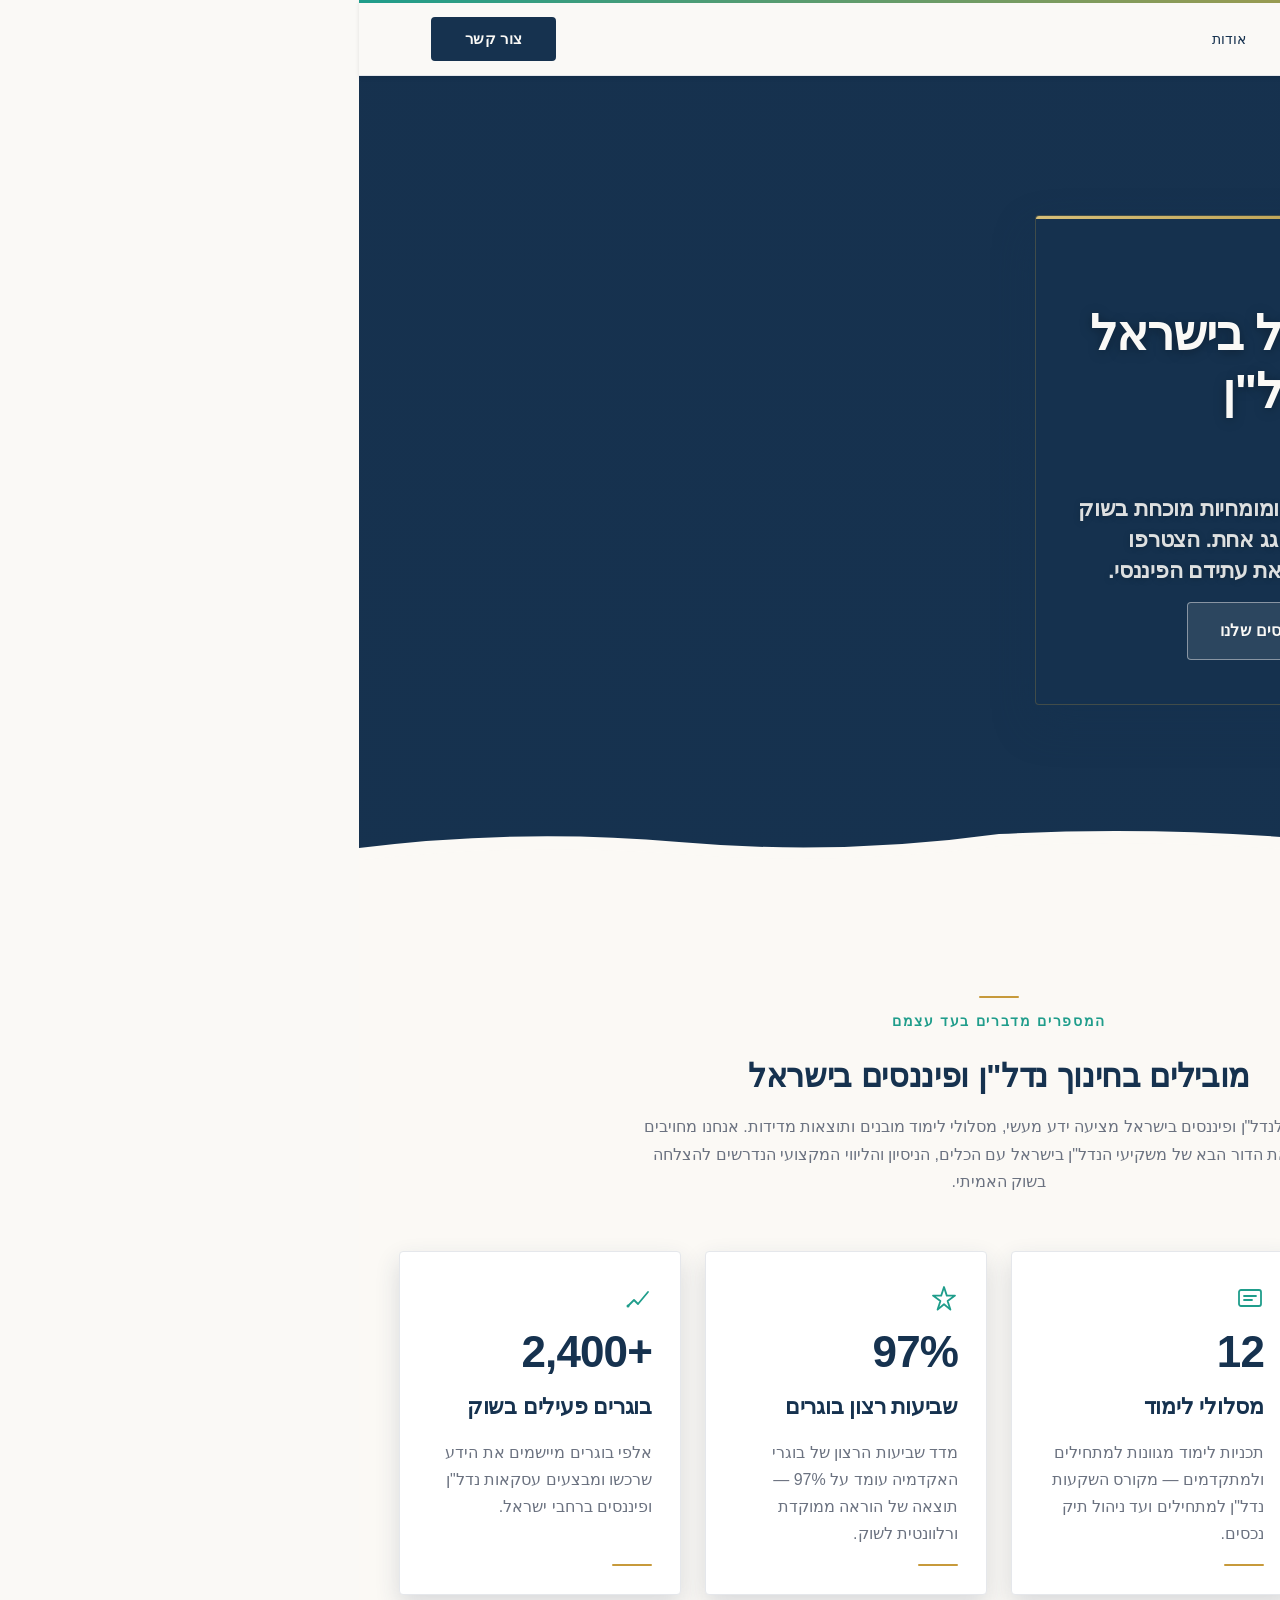
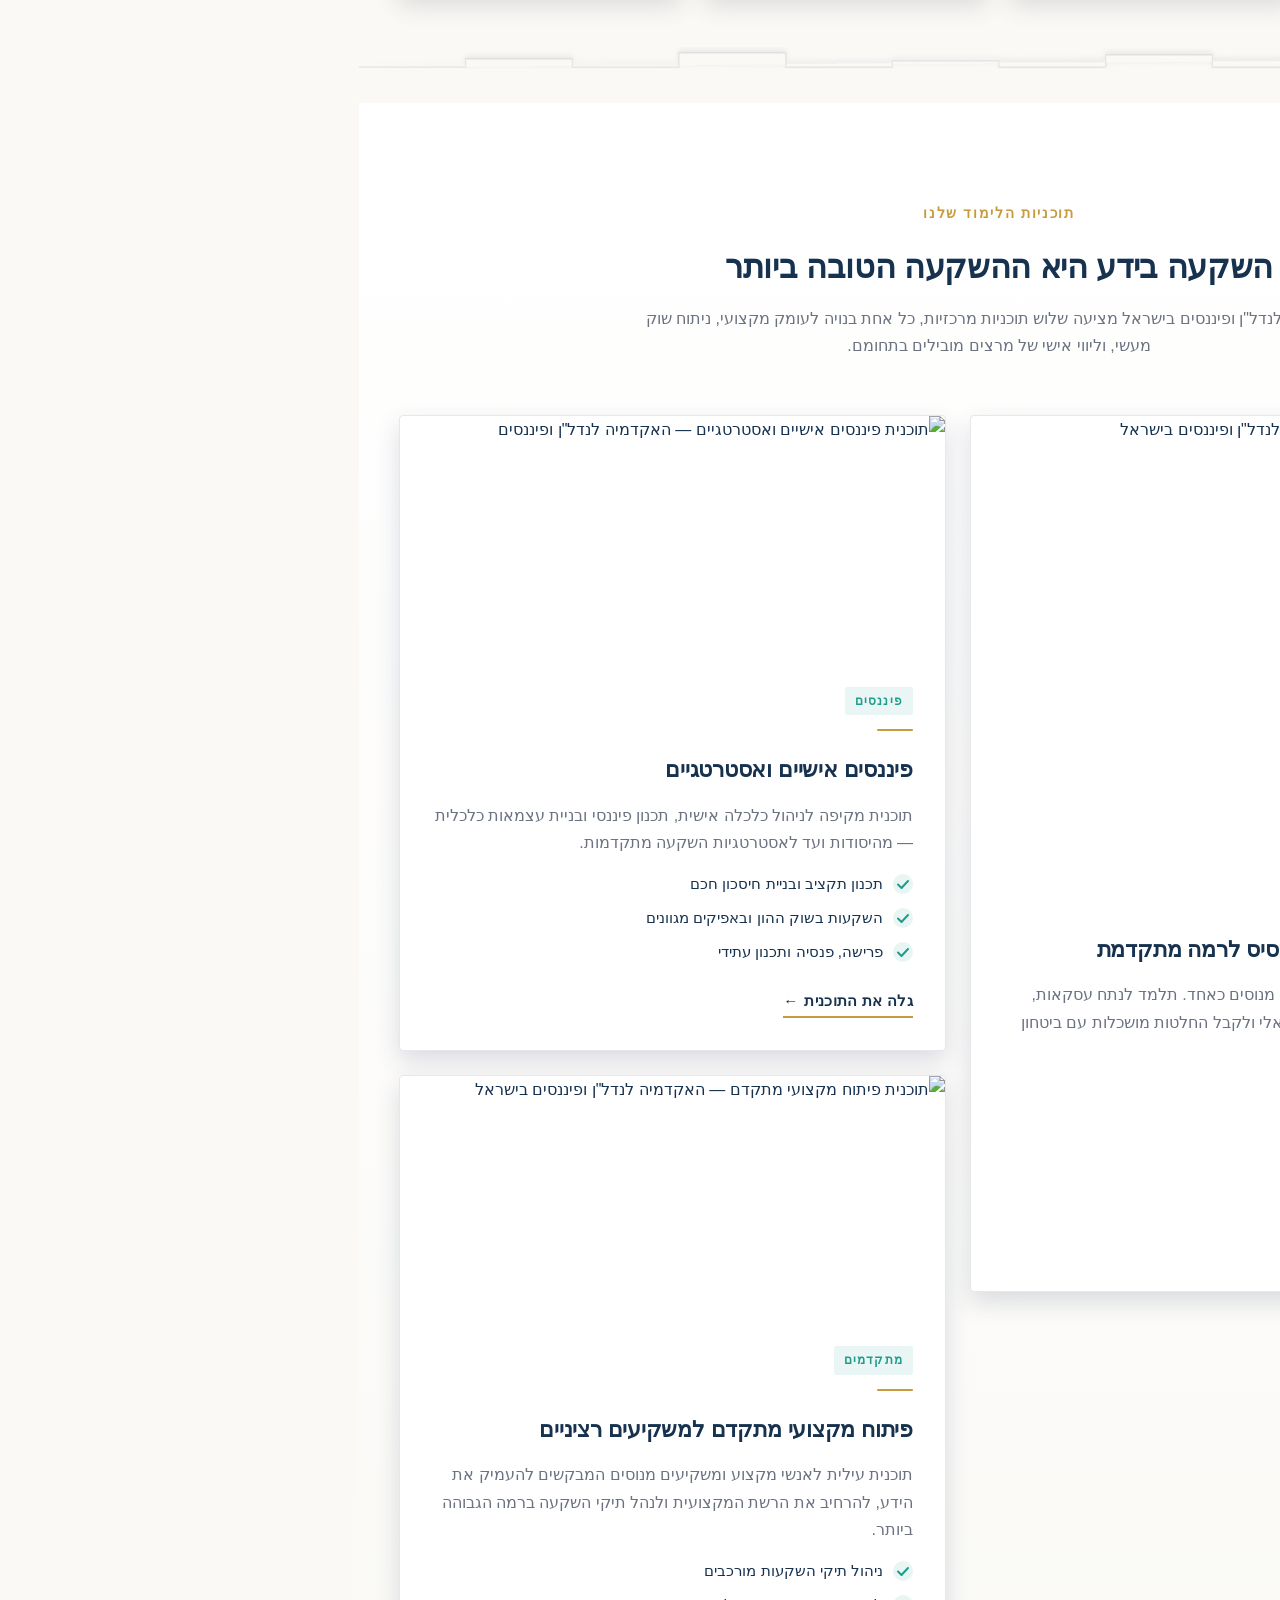
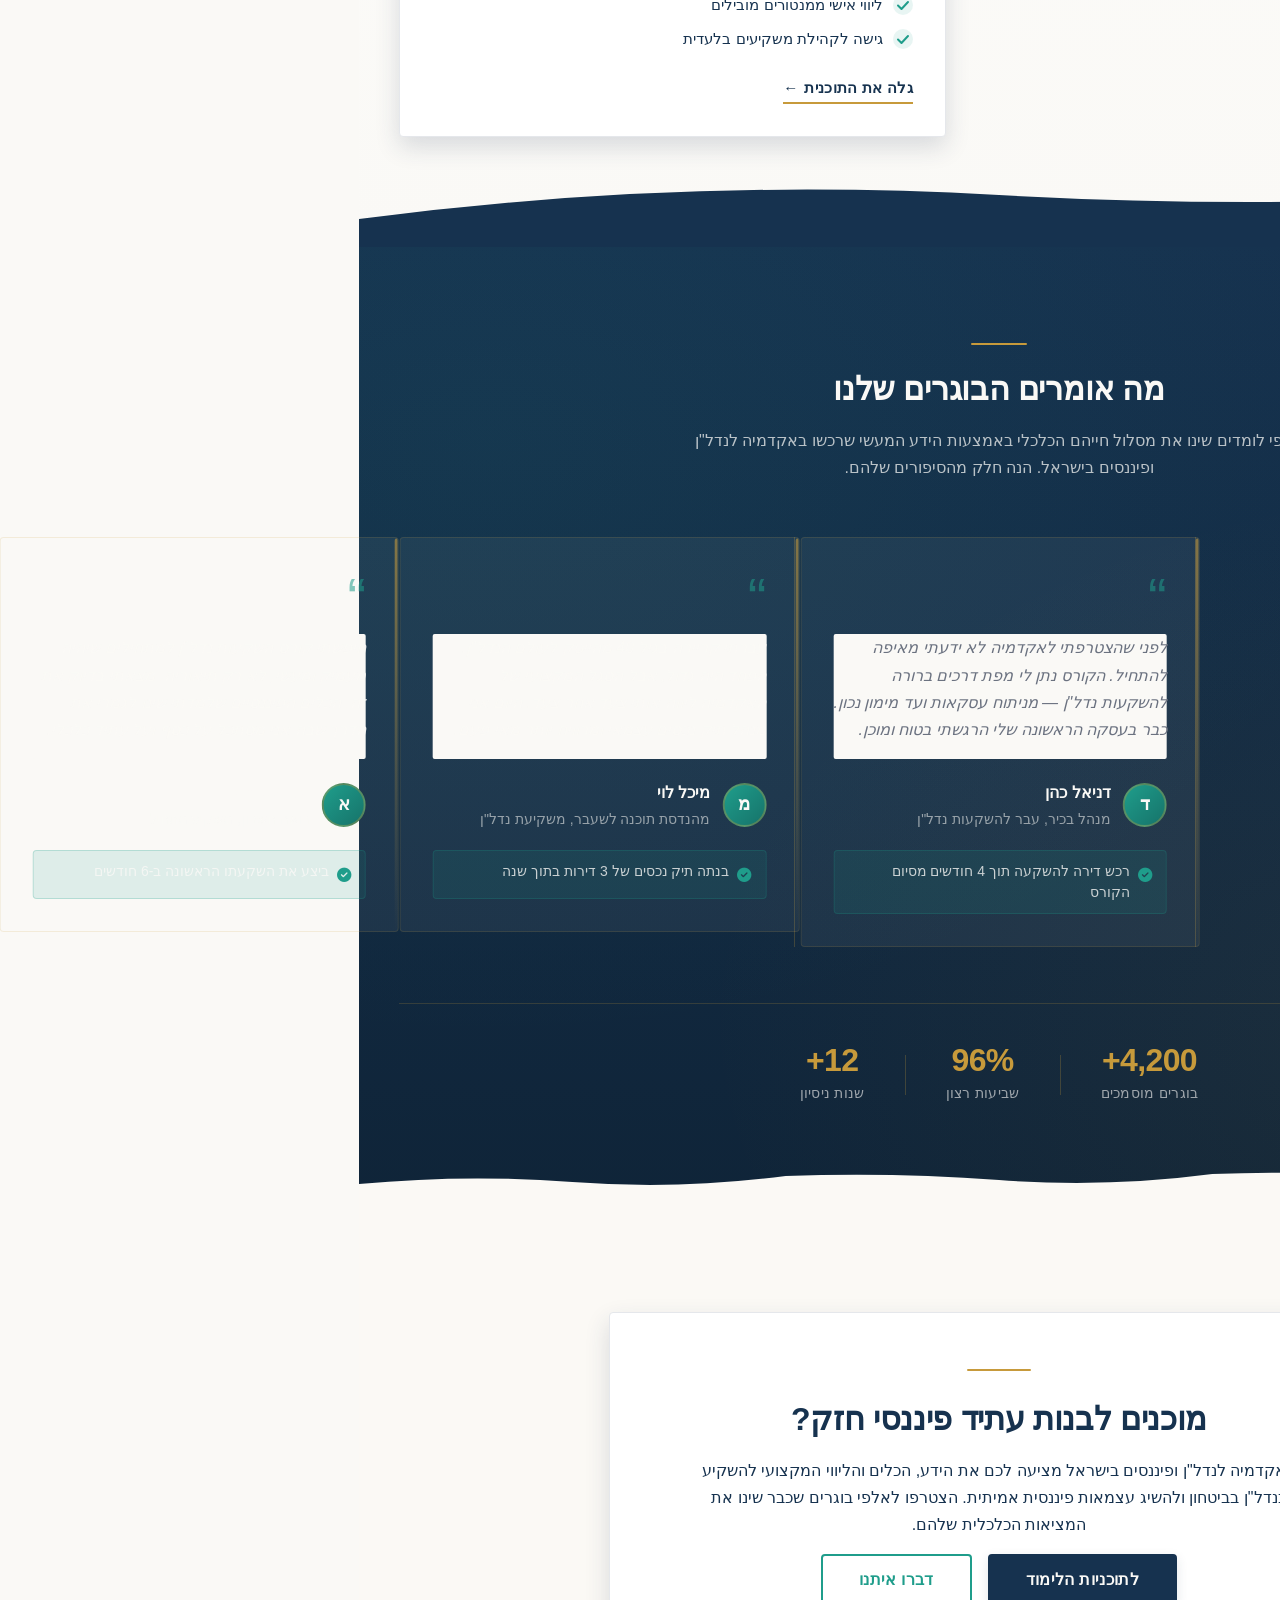
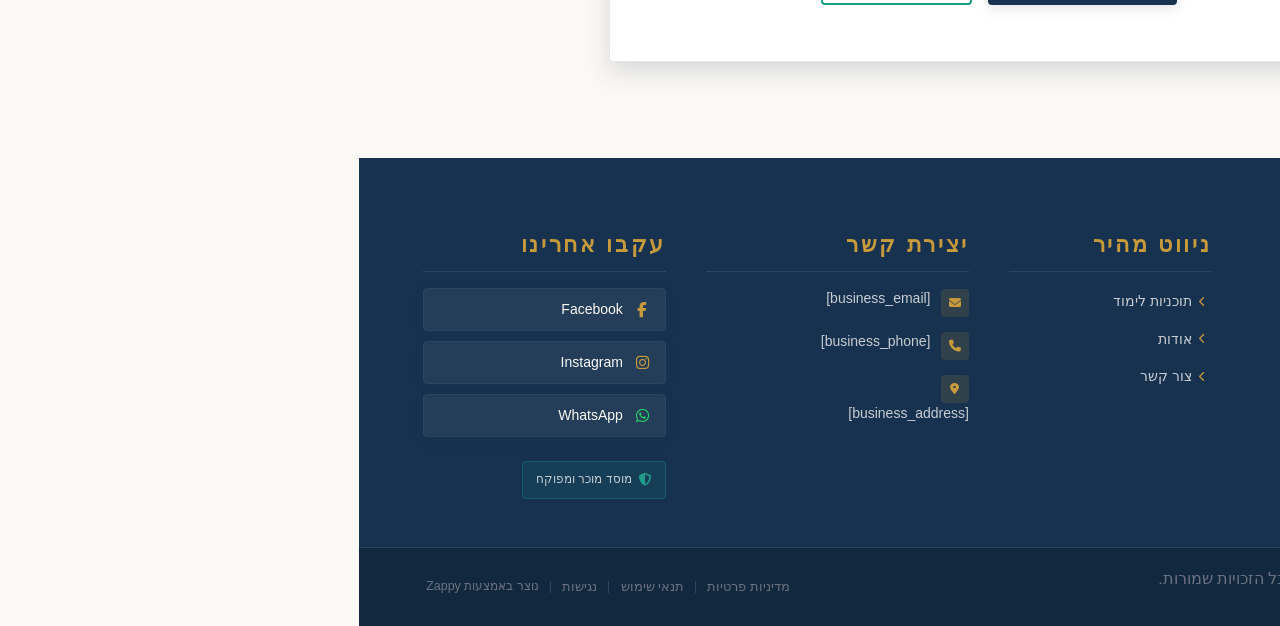
==== commit 2add7721: "Background sync: Progressive GitHub Sync" ====
--- a/public/index.html
+++ b/public/index.html
@@ -325,16 +325,16 @@
 
   <nav class="navbar" dir="rtl">
   <button class="mobile-toggle" id="mobileToggle" aria-label="Menu">
-    <svg class="hamburger-icon" width="24" height="24" viewbox="0 0 24 24" fill="none">
+    <svg class="hamburger-icon" width="24" height="24" viewBox="0 0 24 24" fill="none">
       <path d="M3 12h18M3 6h18M3 18h18" stroke="currentColor" stroke-width="2" stroke-linecap="round"></path>
     </svg>
-    <svg class="close-icon" width="24" height="24" viewbox="0 0 24 24" fill="none" style="display: none;">
+    <svg class="close-icon" width="24" height="24" viewBox="0 0 24 24" fill="none" style="display: none;">
       <path d="M18 6L6 18M6 6l12 12" stroke="currentColor" stroke-width="2" stroke-linecap="round"></path>
     </svg>
   </button>
 
   <button class="phone-header-btn" data-phone="[business_phone]" aria-label="Call">
-    <svg width="20" height="20" viewbox="0 0 24 24" fill="currentColor">
+    <svg width="20" height="20" viewBox="0 0 24 24" fill="currentColor">
       <path d="M22 16.92v3a2 2 0 0 1-2.18 2 19.79 19.79 0 0 1-8.63-3.07 19.5 19.5 0 0 1-6-6 19.79 19.79 0 0 1-3.07-8.67A2 2 0 0 1 4.11 2h3a2 2 0 0 1 2 1.72 12.84 12.84 0 0 0 .7 2.81 2 2 0 0 1-.45 2.11L8.09 9.91a16 16 0 0 0 6 6l1.27-1.27a2 2 0 0 1 2.11-.45 12.84 12.84 0 0 0 2.81.7A2 2 0 0 1 22 16.92z"></path>
     </svg>
   </button>
@@ -817,7 +817,7 @@
 
   <!-- Bottom Divider -->
   <div class="index-hero-divider-wrapper">
-    <svg data-no-icon-edit="true" aria-hidden="true" viewbox="0 0 1440 80" preserveaspectratio="none" xmlns="http://www.w3.org/2000/svg">
+    <svg data-no-icon-edit="true" aria-hidden="true" viewBox="0 0 1440 80" preserveAspectRatio="none" xmlns="http://www.w3.org/2000/svg">
       <defs>
         <linearGradient id="heroFadeGrad" x1="0" y1="0" x2="0" y2="1">
           <stop offset="0%" stop-color="#FAF9F6" stop-opacity="0"></stop>
@@ -847,7 +847,7 @@
       <!-- Metric 1 -->
       <article class="index-stats-card">
         <div class="index-stats-card-icon">
-          <svg data-element-type="icon" data-icon-type="svg" width="28" height="28" viewbox="0 0 28 28" fill="none" xmlns="http://www.w3.org/2000/svg" aria-hidden="true">
+          <svg data-element-type="icon" data-icon-type="svg" width="28" height="28" viewBox="0 0 28 28" fill="none" xmlns="http://www.w3.org/2000/svg" aria-hidden="true">
             <circle cx="14" cy="14" r="12" stroke="currentColor" stroke-width="1.8"></circle>
             <path d="M14 8v6l4 2" stroke="currentColor" stroke-width="1.8" stroke-linecap="round" stroke-linejoin="round"></path>
           </svg>
@@ -861,7 +861,7 @@
       <!-- Metric 2 -->
       <article class="index-stats-card">
         <div class="index-stats-card-icon">
-          <svg data-element-type="icon" data-icon-type="svg" width="28" height="28" viewbox="0 0 28 28" fill="none" xmlns="http://www.w3.org/2000/svg" aria-hidden="true">
+          <svg data-element-type="icon" data-icon-type="svg" width="28" height="28" viewBox="0 0 28 28" fill="none" xmlns="http://www.w3.org/2000/svg" aria-hidden="true">
             <rect x="3" y="6" width="22" height="16" rx="2" stroke="currentColor" stroke-width="1.8"></rect>
             <path d="M8 12h12M8 16h8" stroke="currentColor" stroke-width="1.8" stroke-linecap="round"></path>
           </svg>
@@ -875,7 +875,7 @@
       <!-- Metric 3 -->
       <article class="index-stats-card">
         <div class="index-stats-card-icon">
-          <svg data-element-type="icon" data-icon-type="svg" width="28" height="28" viewbox="0 0 28 28" fill="none" xmlns="http://www.w3.org/2000/svg" aria-hidden="true">
+          <svg data-element-type="icon" data-icon-type="svg" width="28" height="28" viewBox="0 0 28 28" fill="none" xmlns="http://www.w3.org/2000/svg" aria-hidden="true">
             <path d="M14 3l2.8 8.6H25l-7.4 5.4 2.8 8.6L14 20.2l-6.4 5.4 2.8-8.6L3 11.6h8.2L14 3z" stroke="currentColor" stroke-width="1.8" stroke-linejoin="round"></path>
           </svg>
         </div>
@@ -888,7 +888,7 @@
       <!-- Metric 4 -->
       <article class="index-stats-card">
         <div class="index-stats-card-icon">
-          <svg data-element-type="icon" data-icon-type="svg" width="28" height="28" viewbox="0 0 28 28" fill="none" xmlns="http://www.w3.org/2000/svg" aria-hidden="true">
+          <svg data-element-type="icon" data-icon-type="svg" width="28" height="28" viewBox="0 0 28 28" fill="none" xmlns="http://www.w3.org/2000/svg" aria-hidden="true">
             <path d="M4 22l6-6 4 4 10-12" stroke="currentColor" stroke-width="1.8" stroke-linecap="round" stroke-linejoin="round"></path>
             <circle cx="4" cy="22" r="1.5" fill="currentColor"></circle>
           </svg>
@@ -905,10 +905,10 @@
 
   <!-- Bottom Divider: stepped paper-edge -->
   <div class="index-stats-divider-wrapper">
-    <svg data-no-icon-edit="true" aria-hidden="true" viewbox="0 0 1440 72" preserveaspectratio="none" xmlns="http://www.w3.org/2000/svg">
+    <svg data-no-icon-edit="true" aria-hidden="true" viewBox="0 0 1440 72" preserveAspectRatio="none" xmlns="http://www.w3.org/2000/svg">
       <path d="M0,72 L0,36 L120,36 L120,28 L240,28 L240,36 L360,36 L360,22 L480,22 L480,36 L600,36 L600,30 L720,30 L720,36 L840,36 L840,24 L960,24 L960,36 L1080,36 L1080,18 L1200,18 L1200,36 L1320,36 L1320,28 L1440,28 L1440,72 Z" fill="#FAF9F6"></path>
       <filter id="step-shadow">
-        <feDropShadow dx="0" dy="-2" stddeviation="3" flood-color="rgba(35,57,84,0.10)"></feDropShadow>
+        <feDropShadow dx="0" dy="-2" stdDeviation="3" flood-color="rgba(35,57,84,0.10)"></feDropShadow>
       </filter>
       <path d="M0,36 L120,36 L120,28 L240,28 L240,36 L360,36 L360,22 L480,22 L480,36 L600,36 L600,30 L720,30 L720,36 L840,36 L840,24 L960,24 L960,36 L1080,36 L1080,18 L1200,18 L1200,36 L1320,36 L1320,28 L1440,28" fill="#FAF9F6" stroke="rgba(35,57,84,0.08)" stroke-width="1.5" filter="url(#step-shadow)"></path>
     </svg>
@@ -940,10 +940,10 @@
           <h3 class="index-programs-card-title">השקעות נדל"ן בישראל — מהבסיס לרמה מתקדמת</h3>
           <p class="index-programs-card-desc">קורס השקעות נדל"ן למתחילים ולמשקיעים מנוסים כאחד. תלמד לנתח עסקאות, להעריך נכסים, להבין את שוק הנדל"ן הישראלי ולקבל החלטות מושכלות עם ביטחון מלא.</p>
           <ul class="index-programs-outcomes">
-            <li><span class="index-programs-check" aria-hidden="true"><svg data-element-type="icon" data-icon-type="svg" width="16" height="16" viewbox="0 0 16 16" fill="none" xmlns="http://www.w3.org/2000/svg"><path d="M3 8.5L6.5 12L13 5" stroke="currentColor" stroke-width="2" stroke-linecap="round" stroke-linejoin="round"></path></svg></span>ניתוח עסקאות נדל"ן בשוק הישראלי</li>
-            <li><span class="index-programs-check" aria-hidden="true"><svg data-element-type="icon" data-icon-type="svg" width="16" height="16" viewbox="0 0 16 16" fill="none" xmlns="http://www.w3.org/2000/svg"><path d="M3 8.5L6.5 12L13 5" stroke="currentColor" stroke-width="2" stroke-linecap="round" stroke-linejoin="round"></path></svg></span>הערכת שווי נכסים ומינוף פיננסי</li>
-            <li><span class="index-programs-check" aria-hidden="true"><svg data-element-type="icon" data-icon-type="svg" width="16" height="16" viewbox="0 0 16 16" fill="none" xmlns="http://www.w3.org/2000/svg"><path d="M3 8.5L6.5 12L13 5" stroke="currentColor" stroke-width="2" stroke-linecap="round" stroke-linejoin="round"></path></svg></span>הבנת מיסוי נדל"ן ומשפט מקרקעין</li>
-            <li><span class="index-programs-check" aria-hidden="true"><svg data-element-type="icon" data-icon-type="svg" width="16" height="16" viewbox="0 0 16 16" fill="none" xmlns="http://www.w3.org/2000/svg"><path d="M3 8.5L6.5 12L13 5" stroke="currentColor" stroke-width="2" stroke-linecap="round" stroke-linejoin="round"></path></svg></span>בניית תיק נכסים מניב לטווח ארוך</li>
+            <li><span class="index-programs-check" aria-hidden="true"><svg data-element-type="icon" data-icon-type="svg" width="16" height="16" viewBox="0 0 16 16" fill="none" xmlns="http://www.w3.org/2000/svg"><path d="M3 8.5L6.5 12L13 5" stroke="currentColor" stroke-width="2" stroke-linecap="round" stroke-linejoin="round"></path></svg></span>ניתוח עסקאות נדל"ן בשוק הישראלי</li>
+            <li><span class="index-programs-check" aria-hidden="true"><svg data-element-type="icon" data-icon-type="svg" width="16" height="16" viewBox="0 0 16 16" fill="none" xmlns="http://www.w3.org/2000/svg"><path d="M3 8.5L6.5 12L13 5" stroke="currentColor" stroke-width="2" stroke-linecap="round" stroke-linejoin="round"></path></svg></span>הערכת שווי נכסים ומינוף פיננסי</li>
+            <li><span class="index-programs-check" aria-hidden="true"><svg data-element-type="icon" data-icon-type="svg" width="16" height="16" viewBox="0 0 16 16" fill="none" xmlns="http://www.w3.org/2000/svg"><path d="M3 8.5L6.5 12L13 5" stroke="currentColor" stroke-width="2" stroke-linecap="round" stroke-linejoin="round"></path></svg></span>הבנת מיסוי נדל"ן ומשפט מקרקעין</li>
+            <li><span class="index-programs-check" aria-hidden="true"><svg data-element-type="icon" data-icon-type="svg" width="16" height="16" viewBox="0 0 16 16" fill="none" xmlns="http://www.w3.org/2000/svg"><path d="M3 8.5L6.5 12L13 5" stroke="currentColor" stroke-width="2" stroke-linecap="round" stroke-linejoin="round"></path></svg></span>בניית תיק נכסים מניב לטווח ארוך</li>
           </ul>
           <a href="/programs/real-estate" class="index-programs-cta">גלה את התוכנית <span aria-hidden="true">←</span></a>
         </div>
@@ -963,9 +963,9 @@
             <h3 class="index-programs-card-title">פיננסים אישיים ואסטרטגיים</h3>
             <p class="index-programs-card-desc">תוכנית מקיפה לניהול כלכלה אישית, תכנון פיננסי ובניית עצמאות כלכלית — מהיסודות ועד לאסטרטגיות השקעה מתקדמות.</p>
             <ul class="index-programs-outcomes">
-              <li><span class="index-programs-check" aria-hidden="true"><svg data-element-type="icon" data-icon-type="svg" width="16" height="16" viewbox="0 0 16 16" fill="none" xmlns="http://www.w3.org/2000/svg"><path d="M3 8.5L6.5 12L13 5" stroke="currentColor" stroke-width="2" stroke-linecap="round" stroke-linejoin="round"></path></svg></span>תכנון תקציב ובניית חיסכון חכם</li>
-              <li><span class="index-programs-check" aria-hidden="true"><svg data-element-type="icon" data-icon-type="svg" width="16" height="16" viewbox="0 0 16 16" fill="none" xmlns="http://www.w3.org/2000/svg"><path d="M3 8.5L6.5 12L13 5" stroke="currentColor" stroke-width="2" stroke-linecap="round" stroke-linejoin="round"></path></svg></span>השקעות בשוק ההון ובאפיקים מגוונים</li>
-              <li><span class="index-programs-check" aria-hidden="true"><svg data-element-type="icon" data-icon-type="svg" width="16" height="16" viewbox="0 0 16 16" fill="none" xmlns="http://www.w3.org/2000/svg"><path d="M3 8.5L6.5 12L13 5" stroke="currentColor" stroke-width="2" stroke-linecap="round" stroke-linejoin="round"></path></svg></span>פרישה, פנסיה ותכנון עתידי</li>
+              <li><span class="index-programs-check" aria-hidden="true"><svg data-element-type="icon" data-icon-type="svg" width="16" height="16" viewBox="0 0 16 16" fill="none" xmlns="http://www.w3.org/2000/svg"><path d="M3 8.5L6.5 12L13 5" stroke="currentColor" stroke-width="2" stroke-linecap="round" stroke-linejoin="round"></path></svg></span>תכנון תקציב ובניית חיסכון חכם</li>
+              <li><span class="index-programs-check" aria-hidden="true"><svg data-element-type="icon" data-icon-type="svg" width="16" height="16" viewBox="0 0 16 16" fill="none" xmlns="http://www.w3.org/2000/svg"><path d="M3 8.5L6.5 12L13 5" stroke="currentColor" stroke-width="2" stroke-linecap="round" stroke-linejoin="round"></path></svg></span>השקעות בשוק ההון ובאפיקים מגוונים</li>
+              <li><span class="index-programs-check" aria-hidden="true"><svg data-element-type="icon" data-icon-type="svg" width="16" height="16" viewBox="0 0 16 16" fill="none" xmlns="http://www.w3.org/2000/svg"><path d="M3 8.5L6.5 12L13 5" stroke="currentColor" stroke-width="2" stroke-linecap="round" stroke-linejoin="round"></path></svg></span>פרישה, פנסיה ותכנון עתידי</li>
             </ul>
             <a href="/programs/finance" class="index-programs-cta">גלה את התוכנית <span aria-hidden="true">←</span></a>
           </div>
@@ -982,9 +982,9 @@
             <h3 class="index-programs-card-title">פיתוח מקצועי מתקדם למשקיעים רציניים</h3>
             <p class="index-programs-card-desc">תוכנית עילית לאנשי מקצוע ומשקיעים מנוסים המבקשים להעמיק את הידע, להרחיב את הרשת המקצועית ולנהל תיקי השקעה ברמה הגבוהה ביותר.</p>
             <ul class="index-programs-outcomes">
-              <li><span class="index-programs-check" aria-hidden="true"><svg data-element-type="icon" data-icon-type="svg" width="16" height="16" viewbox="0 0 16 16" fill="none" xmlns="http://www.w3.org/2000/svg"><path d="M3 8.5L6.5 12L13 5" stroke="currentColor" stroke-width="2" stroke-linecap="round" stroke-linejoin="round"></path></svg></span>ניהול תיקי השקעות מורכבים</li>
-              <li><span class="index-programs-check" aria-hidden="true"><svg data-element-type="icon" data-icon-type="svg" width="16" height="16" viewbox="0 0 16 16" fill="none" xmlns="http://www.w3.org/2000/svg"><path d="M3 8.5L6.5 12L13 5" stroke="currentColor" stroke-width="2" stroke-linecap="round" stroke-linejoin="round"></path></svg></span>ליווי אישי ממנטורים מובילים</li>
-              <li><span class="index-programs-check" aria-hidden="true"><svg data-element-type="icon" data-icon-type="svg" width="16" height="16" viewbox="0 0 16 16" fill="none" xmlns="http://www.w3.org/2000/svg"><path d="M3 8.5L6.5 12L13 5" stroke="currentColor" stroke-width="2" stroke-linecap="round" stroke-linejoin="round"></path></svg></span>גישה לקהילת משקיעים בלעדית</li>
+              <li><span class="index-programs-check" aria-hidden="true"><svg data-element-type="icon" data-icon-type="svg" width="16" height="16" viewBox="0 0 16 16" fill="none" xmlns="http://www.w3.org/2000/svg"><path d="M3 8.5L6.5 12L13 5" stroke="currentColor" stroke-width="2" stroke-linecap="round" stroke-linejoin="round"></path></svg></span>ניהול תיקי השקעות מורכבים</li>
+              <li><span class="index-programs-check" aria-hidden="true"><svg data-element-type="icon" data-icon-type="svg" width="16" height="16" viewBox="0 0 16 16" fill="none" xmlns="http://www.w3.org/2000/svg"><path d="M3 8.5L6.5 12L13 5" stroke="currentColor" stroke-width="2" stroke-linecap="round" stroke-linejoin="round"></path></svg></span>ליווי אישי ממנטורים מובילים</li>
+              <li><span class="index-programs-check" aria-hidden="true"><svg data-element-type="icon" data-icon-type="svg" width="16" height="16" viewBox="0 0 16 16" fill="none" xmlns="http://www.w3.org/2000/svg"><path d="M3 8.5L6.5 12L13 5" stroke="currentColor" stroke-width="2" stroke-linecap="round" stroke-linejoin="round"></path></svg></span>גישה לקהילת משקיעים בלעדית</li>
             </ul>
             <a href="/programs/advanced" class="index-programs-cta">גלה את התוכנית <span aria-hidden="true">←</span></a>
           </div>
@@ -997,14 +997,14 @@
 
   <!-- Bottom Arc Divider → dark testimonials section -->
   <div class="index-programs-divider-wrapper">
-    <svg data-no-icon-edit="true" aria-hidden="true" viewbox="0 0 1200 70" preserveaspectratio="none" xmlns="http://www.w3.org/2000/svg">
+    <svg data-no-icon-edit="true" aria-hidden="true" viewBox="0 0 1200 70" preserveAspectRatio="none" xmlns="http://www.w3.org/2000/svg">
       <path d="M0,70 L0,42 Q300,0 600,18 Q900,36 1200,8 L1200,70 Z" fill="#16324F"></path>
     </svg>
   </div>
 
 </section>
 
-<section class="index-testimonials-section" data-layout-spec="בית-testimonials" dir="rtl">
+<section class="index-testimonials-section" data-layout-spec="בית-testimonials" dir="rtl" id="zappy-section-3">
   <div class="index-testimonials-container">
 
     <!-- Intro Block -->
@@ -1015,13 +1015,13 @@
     </div>
 
     <!-- Testimonials Grid -->
-    <div class="index-testimonials-grid">
+    <div class="index-testimonials-grid zappy-preserve-css-grid" id="zappy-auto-grid-1774721984046-zhahgz" data-zappy-auto-grid="true" data-zappy-grid-align="start" data-original-item-width="399" data-original-gap="0px" style="--zappy-grid-cols: 399.328px 1px 399.328px 1px 399.344px; grid-template-columns: 399.328px 1px 399.328px 1px 399.344px; display: grid;" data-zappy-explicit-columns="true">
 
       <!-- Card 1 -->
-      <article class="index-testimonials-card">
+      <article class="index-testimonials-card" data-grid-item-index="0">
         <div class="index-testimonials-quote-mark" aria-hidden="true">“</div>
         <blockquote class="index-testimonials-quote">
-          <p>לפני שהצטרפתי לאקדמיה לא ידעתי מאיפה להתחיל. הקורס נתן לי מפת דרכים ברורה להשקעות נדל"ן — מניתוח עסקאות ועד מימון נכון. כבר בעסקה הראשונה שלי הרגשתי בטוח ומוכן.</p>
+          <p ><font color="#6b7280">לפני שהצטרפתי לאקדמיה לא ידעתי מאיפה להתחיל. הקורס נתן לי מפת דרכים ברורה להשקעות נדל"ן — מניתוח עסקאות ועד מימון נכון. כבר בעסקה הראשונה שלי הרגשתי בטוח ומוכן.</font></p>
         </blockquote>
         <footer class="index-testimonials-card-footer">
           <div class="index-testimonials-avatar" aria-hidden="true">
@@ -1033,7 +1033,7 @@
           </div>
         </footer>
         <div class="index-testimonials-outcome">
-          <span class="index-testimonials-outcome-icon" aria-hidden="true"><i class="fa fa-check-circle"></i></span>
+          <span class="index-testimonials-outcome-icon" aria-hidden="true"><i class="fa fa-check-circle" data-element-type="icon" data-element-id="icon-1774721984038-tor0za1do" data-icon-type="fontawesome" style="pointer-events: auto; cursor: pointer;"></i></span>
           <span>רכש דירה להשקעה תוך 4 חודשים מסיום הקורס</span>
         </div>
       </article>
@@ -1042,7 +1042,7 @@
       <div class="index-testimonials-divider-line" aria-hidden="true"></div>
 
       <!-- Card 2 -->
-      <article class="index-testimonials-card">
+      <article class="index-testimonials-card" data-grid-item-index="2">
         <div class="index-testimonials-quote-mark" aria-hidden="true">“</div>
         <blockquote class="index-testimonials-quote">
           <p>עברתי קריירה בגיל 40 מהייטק לעולם הנדל"ן. הפחד היה גדול, אבל הסגל המקצועי של האקדמיה ליווה אותי צעד אחר צעד. היום אני מנהל תיק נכסים עצמאי ומרוויח יותר מאי פעם.</p>
@@ -1057,7 +1057,7 @@
           </div>
         </footer>
         <div class="index-testimonials-outcome">
-          <span class="index-testimonials-outcome-icon" aria-hidden="true"><i class="fa fa-check-circle"></i></span>
+          <span class="index-testimonials-outcome-icon" aria-hidden="true"><i class="fa fa-check-circle" data-element-type="icon" data-element-id="icon-1774721984038-2l20r9236" data-icon-type="fontawesome" style="pointer-events: auto; cursor: pointer;"></i></span>
           <span>בנתה תיק נכסים של 3 דירות בתוך שנה</span>
         </div>
       </article>
@@ -1066,7 +1066,7 @@
       <div class="index-testimonials-divider-line" aria-hidden="true"></div>
 
       <!-- Card 3 -->
-      <article class="index-testimonials-card">
+      <article class="index-testimonials-card" data-grid-item-index="4">
         <div class="index-testimonials-quote-mark" aria-hidden="true">“</div>
         <blockquote class="index-testimonials-quote">
           <p>חיפשתי קורס השקעות נדל"ן למתחילים שיהיה מעמיק ומעשי, לא רק תיאוריה. מצאתי בדיוק את זה. הכלים הפיננסיים שלמדתי שינו לגמרי את הדרך שבה אני מסתכל על כסף ועל עתיד כלכלי.</p>
@@ -1081,7 +1081,7 @@
           </div>
         </footer>
         <div class="index-testimonials-outcome">
-          <span class="index-testimonials-outcome-icon" aria-hidden="true"><i class="fa fa-check-circle"></i></span>
+          <span class="index-testimonials-outcome-icon" aria-hidden="true"><i class="fa fa-check-circle" data-element-type="icon" data-element-id="icon-1774721984038-l0210ll5c" data-icon-type="fontawesome" style="pointer-events: auto; cursor: pointer;"></i></span>
           <span>ביצע את השקעתו הראשונה ב-6 חודשים</span>
         </div>
       </article>
@@ -1111,7 +1111,7 @@
 
   <!-- Bottom Divider: brass rule expanding to shallow wave -->
   <div class="index-testimonials-bottom-divider-wrapper">
-    <svg data-no-icon-edit="true" aria-hidden="true" viewbox="0 0 1200 70" preserveaspectratio="none" xmlns="http://www.w3.org/2000/svg">
+    <svg data-no-icon-edit="true" aria-hidden="true" viewBox="0 0 1200 70" preserveAspectRatio="none" xmlns="http://www.w3.org/2000/svg">
       <path d="M0,70 L0,38 Q100,28 200,36 T400,30 Q500,26 600,34 T800,28 Q900,24 1000,32 T1200,28 L1200,70 Z" fill="#FBF9F5"></path>
     </svg>
   </div>
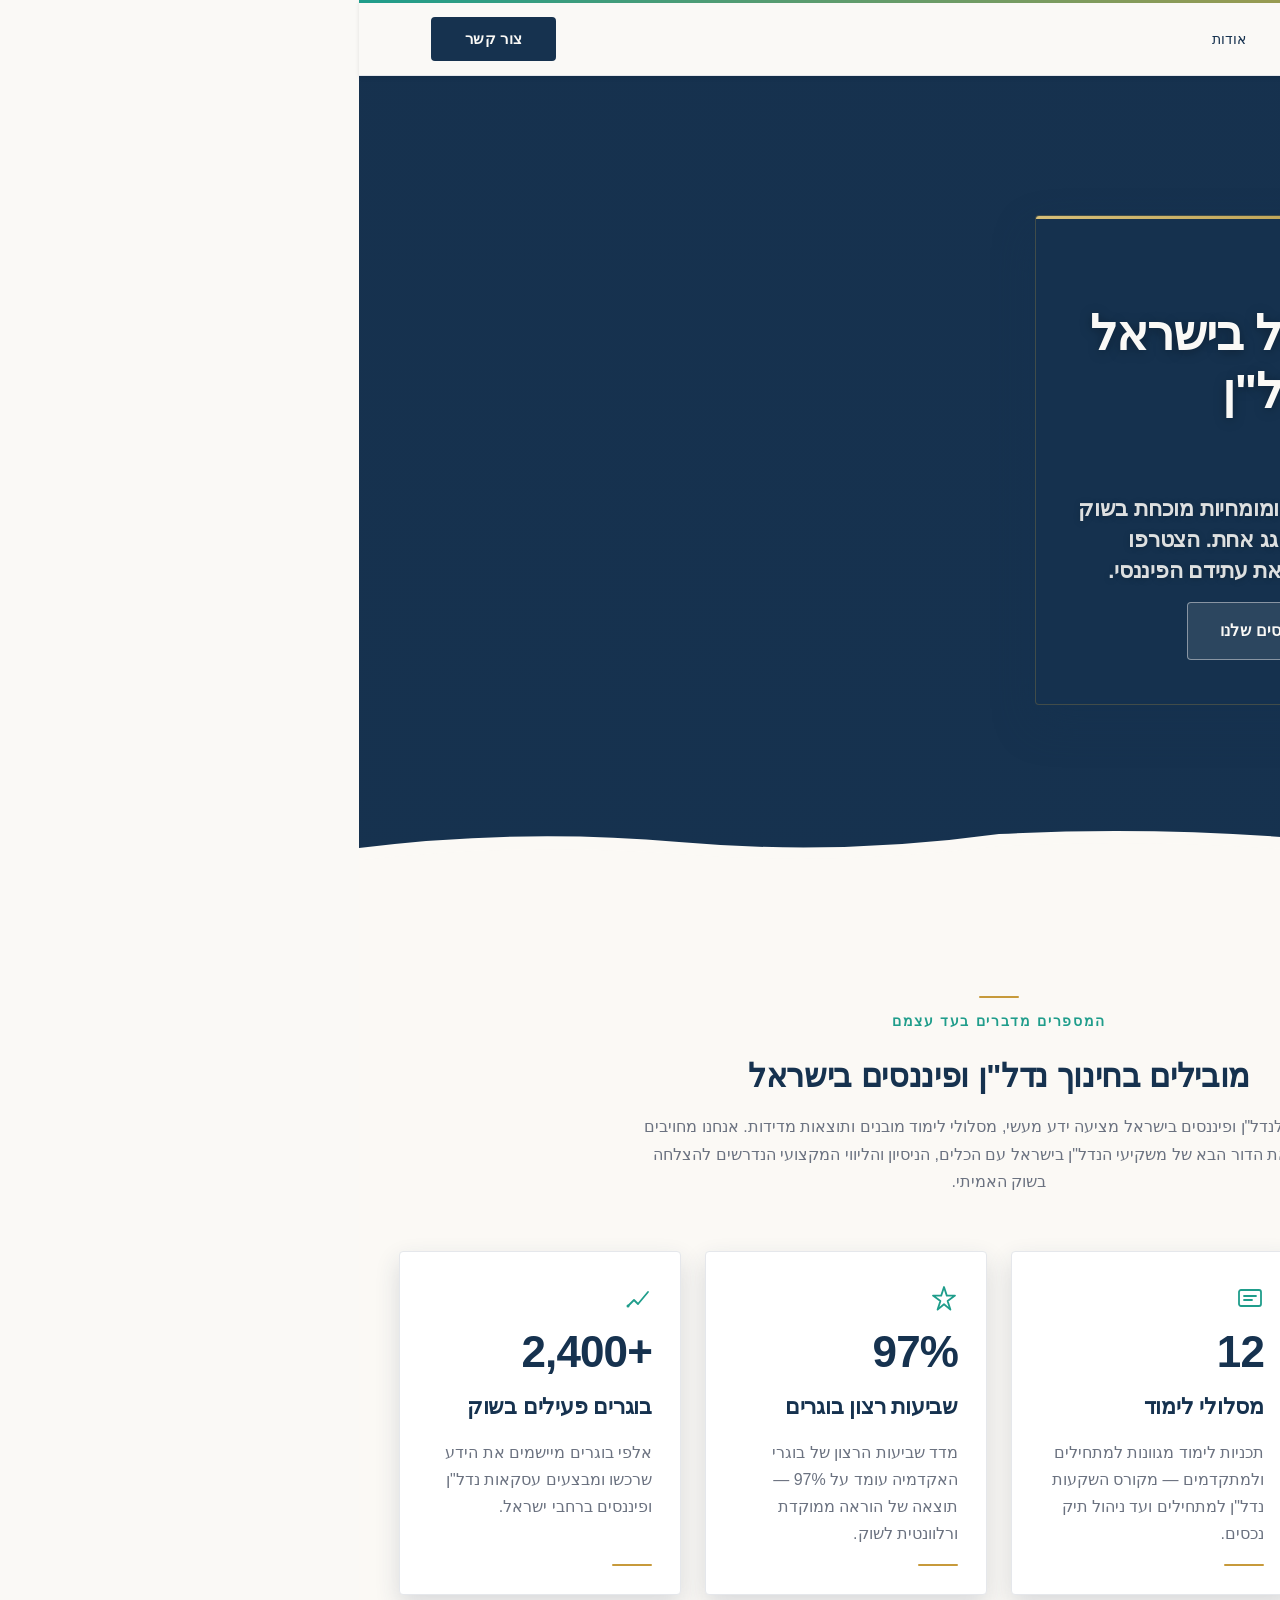
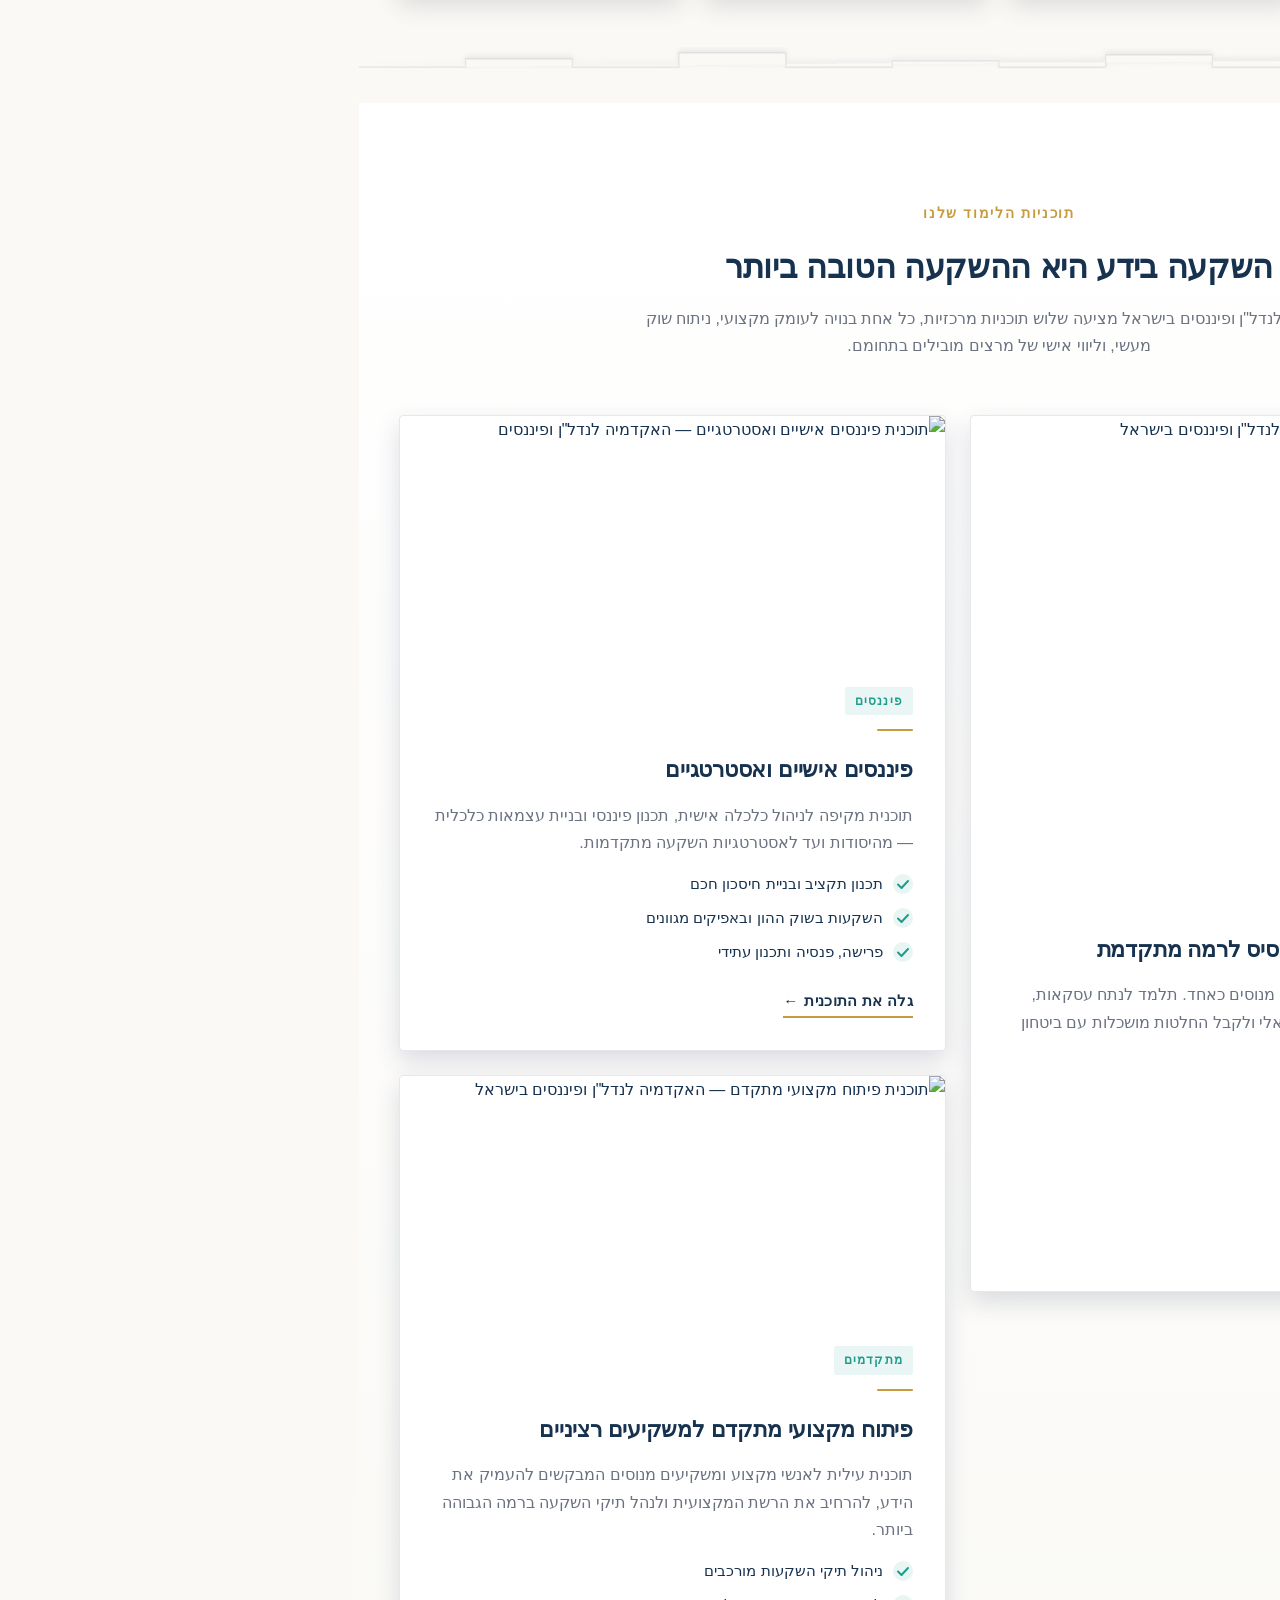
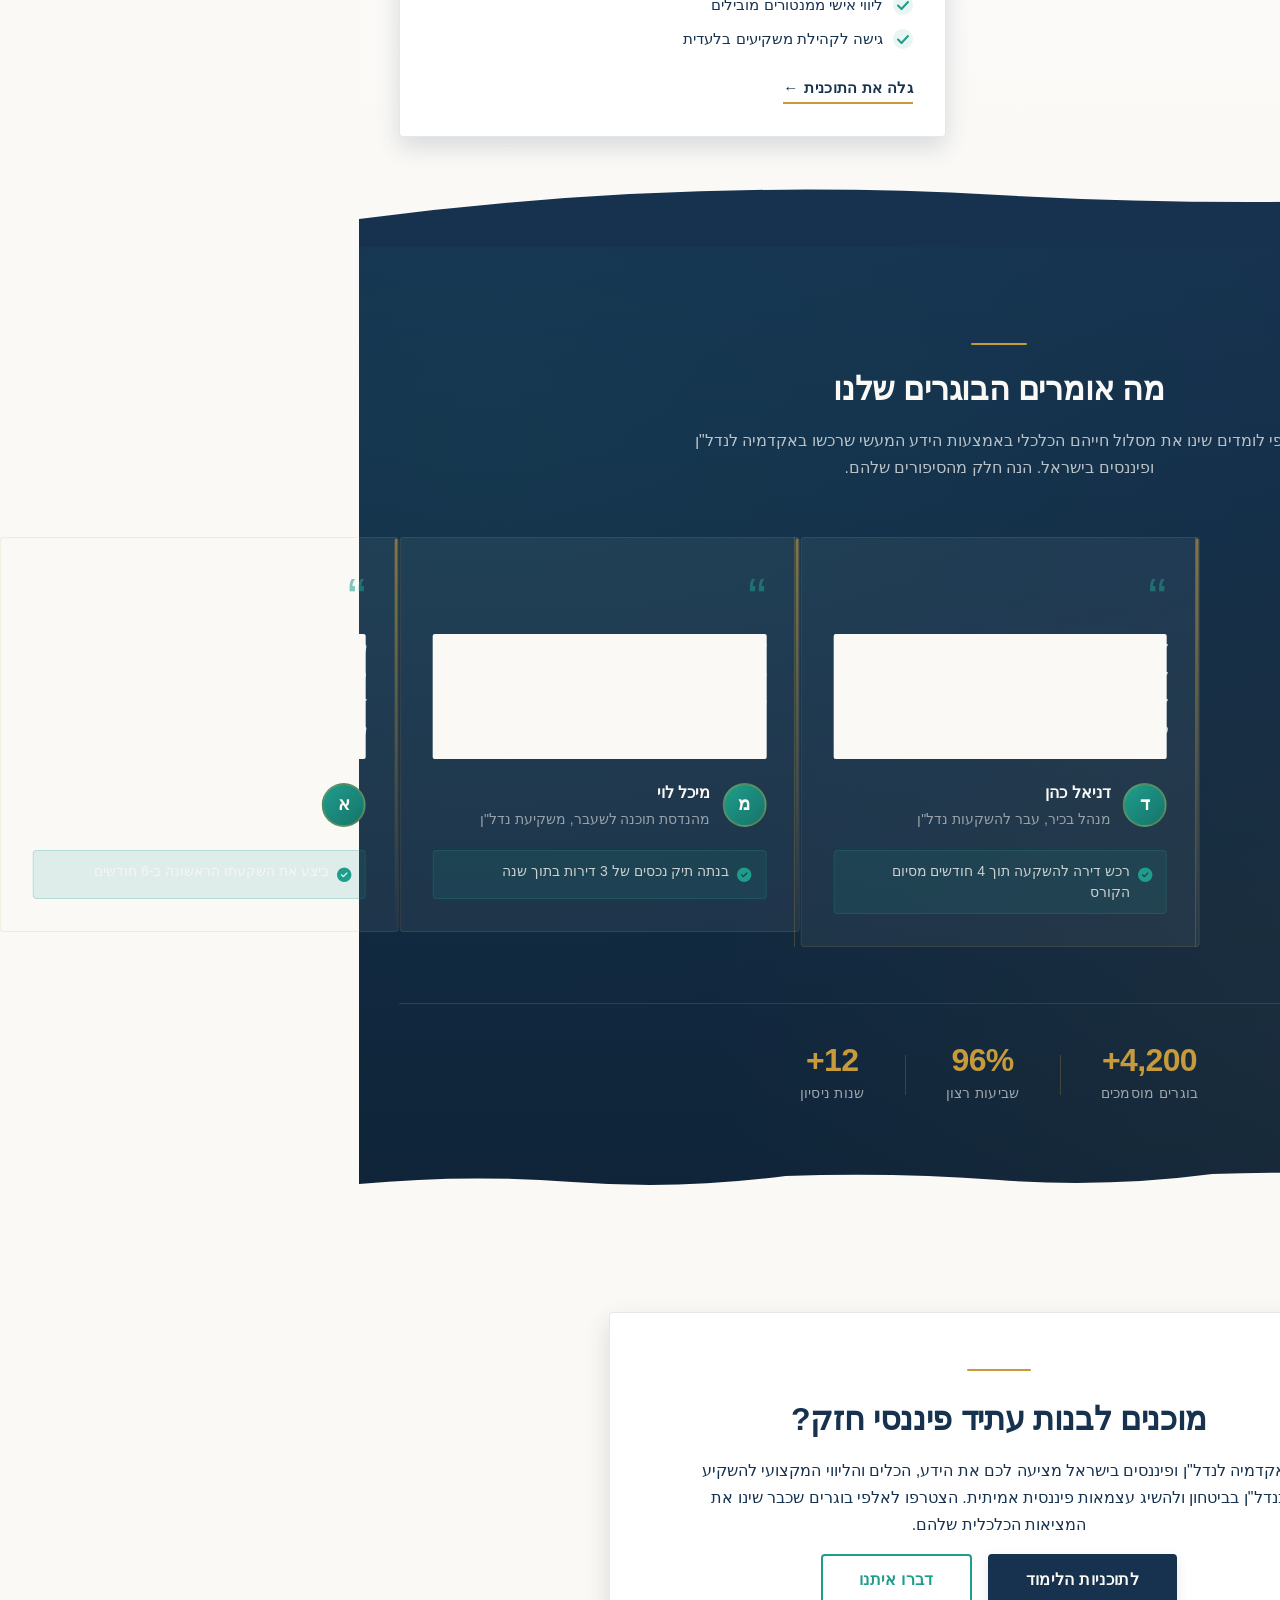
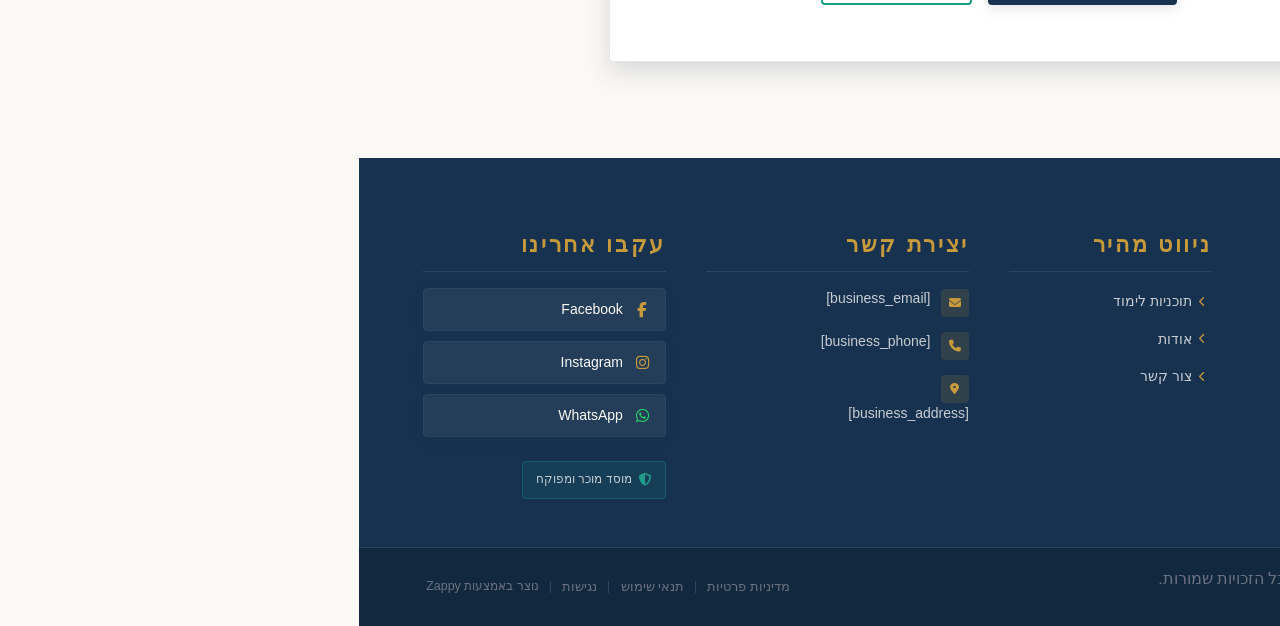
==== commit b7a3536e: "Background sync: Progressive GitHub Sync" ====
--- a/public/index.html
+++ b/public/index.html
@@ -1021,7 +1021,7 @@
       <article class="index-testimonials-card" data-grid-item-index="0">
         <div class="index-testimonials-quote-mark" aria-hidden="true">“</div>
         <blockquote class="index-testimonials-quote">
-          <p ><font color="#6b7280">לפני שהצטרפתי לאקדמיה לא ידעתי מאיפה להתחיל. הקורס נתן לי מפת דרכים ברורה להשקעות נדל"ן — מניתוח עסקאות ועד מימון נכון. כבר בעסקה הראשונה שלי הרגשתי בטוח ומוכן.</font></p>
+          <p >לפני שהצטרפתי לאקדמיה לא ידעתי מאיפה להתחיל. הקורס נתן לי מפת דרכים ברורה להשקעות נדל"ן — מניתוח עסקאות ועד מימון נכון. כבר בעסקה הראשונה שלי הרגשתי בטוח ומוכן.</p>
         </blockquote>
         <footer class="index-testimonials-card-footer">
           <div class="index-testimonials-avatar" aria-hidden="true">
--- a/styles.css
+++ b/styles.css
@@ -7999,6 +7999,10 @@
   body.accessibility-widget-visible ._access-menu {
     display: none !important;
   }
+}
+
+.index-testimonials-section .index-testimonials-quote p font {
+  color: inherit !important;
 }
 
 /* ========== RTL MOBILE NAVBAR FIX (zappy-rtl-mobile-fix) ========== */
